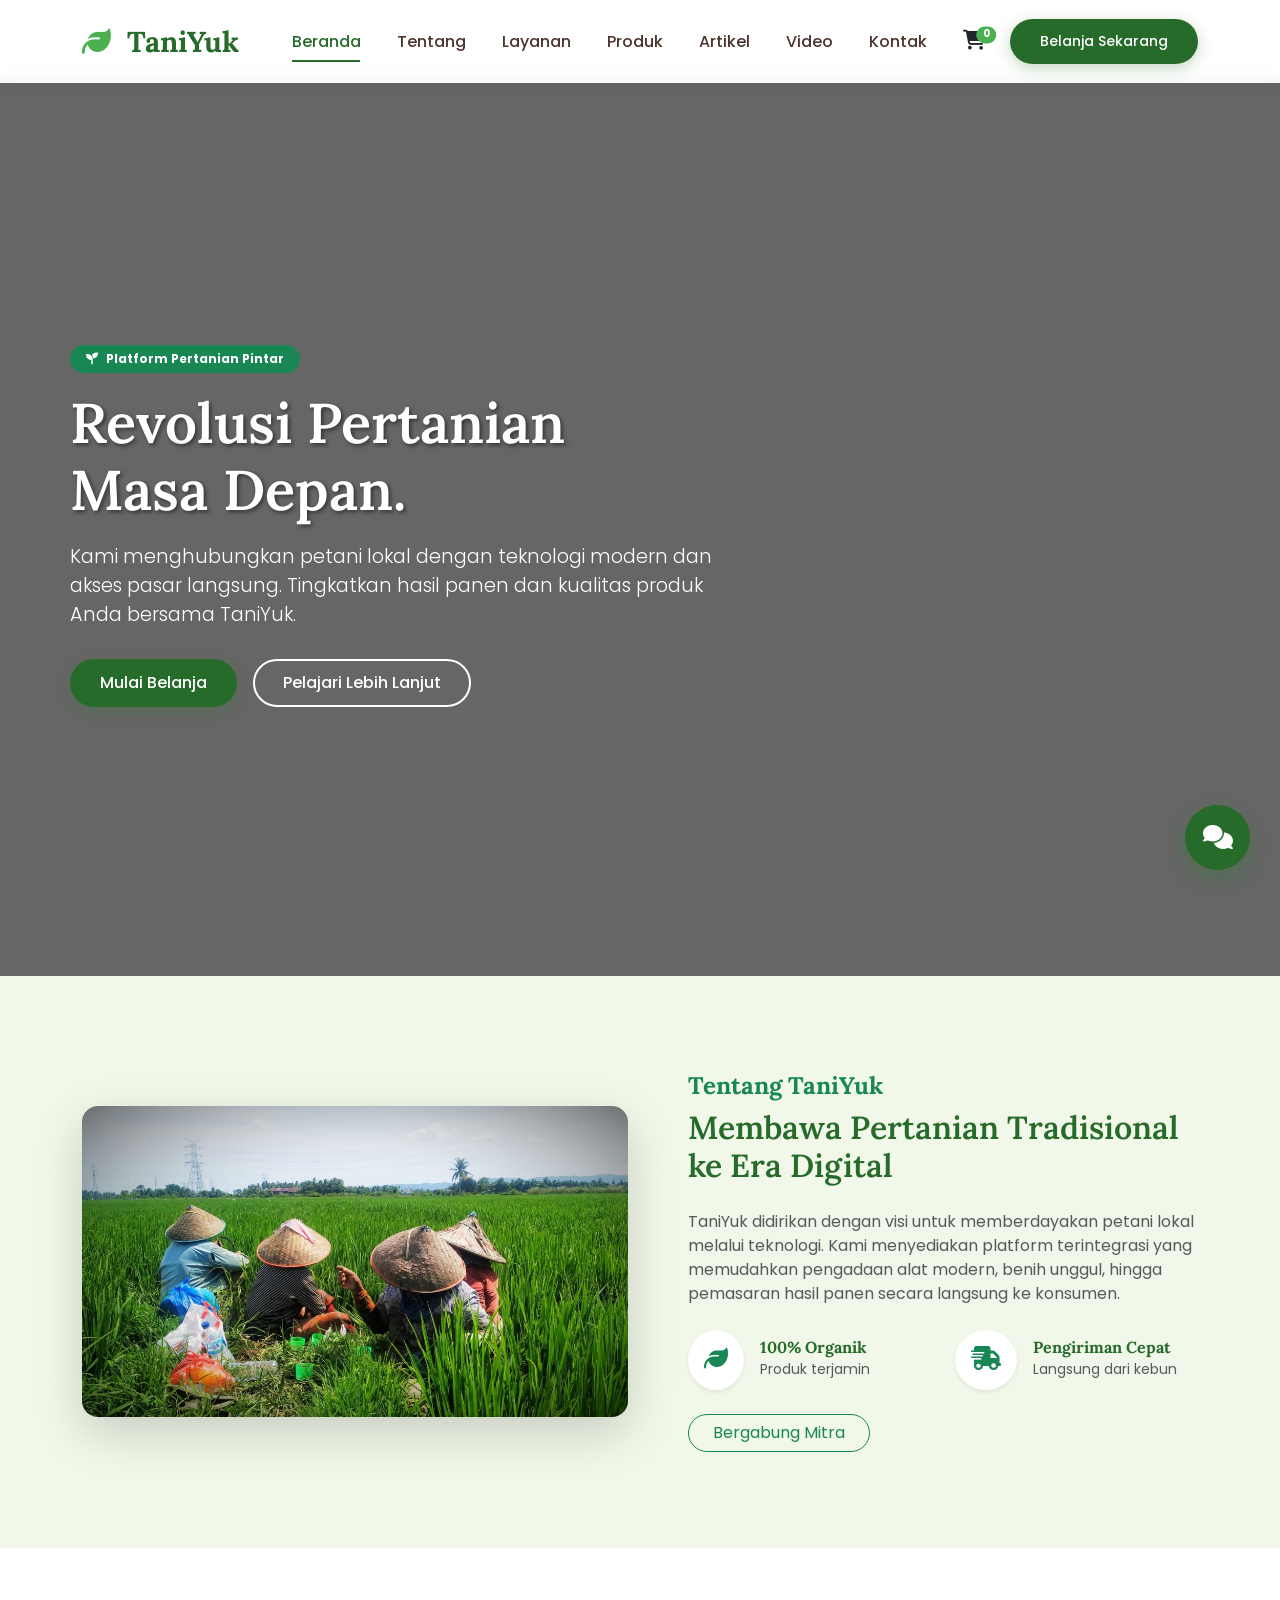
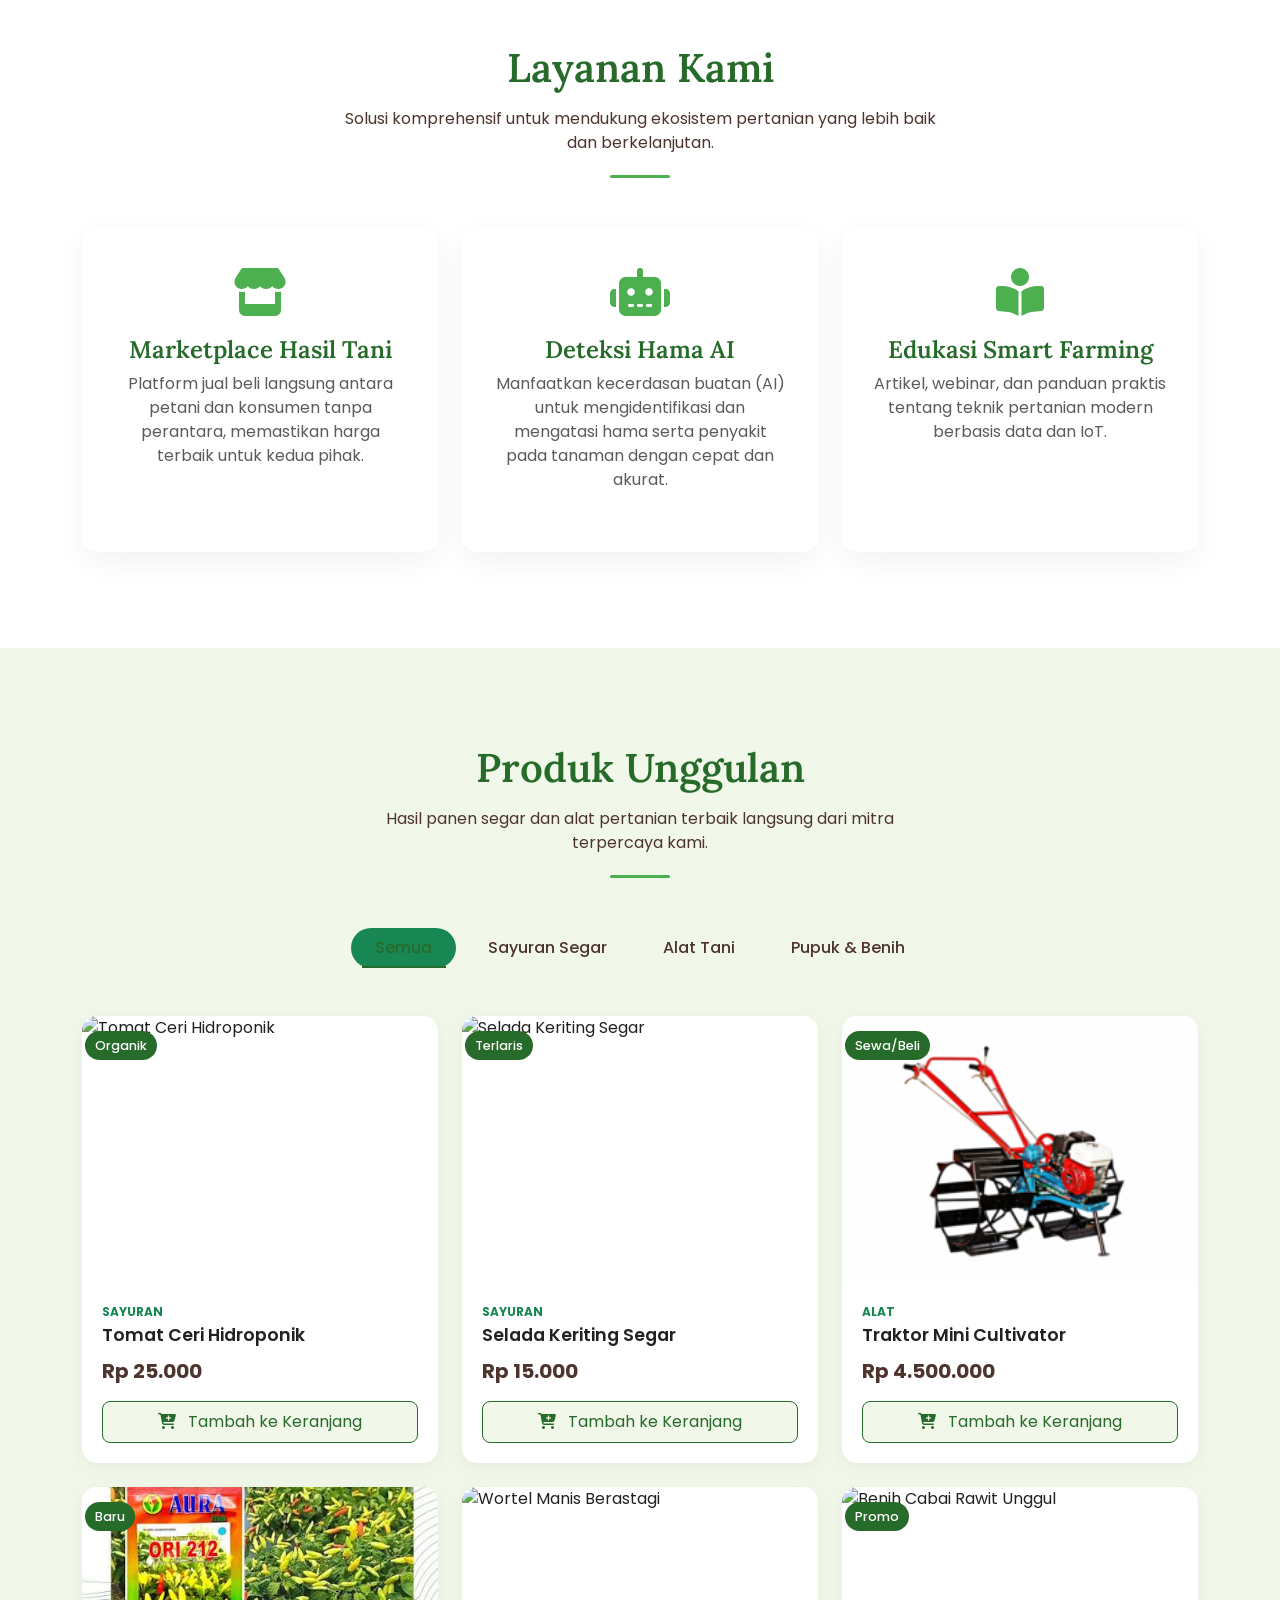
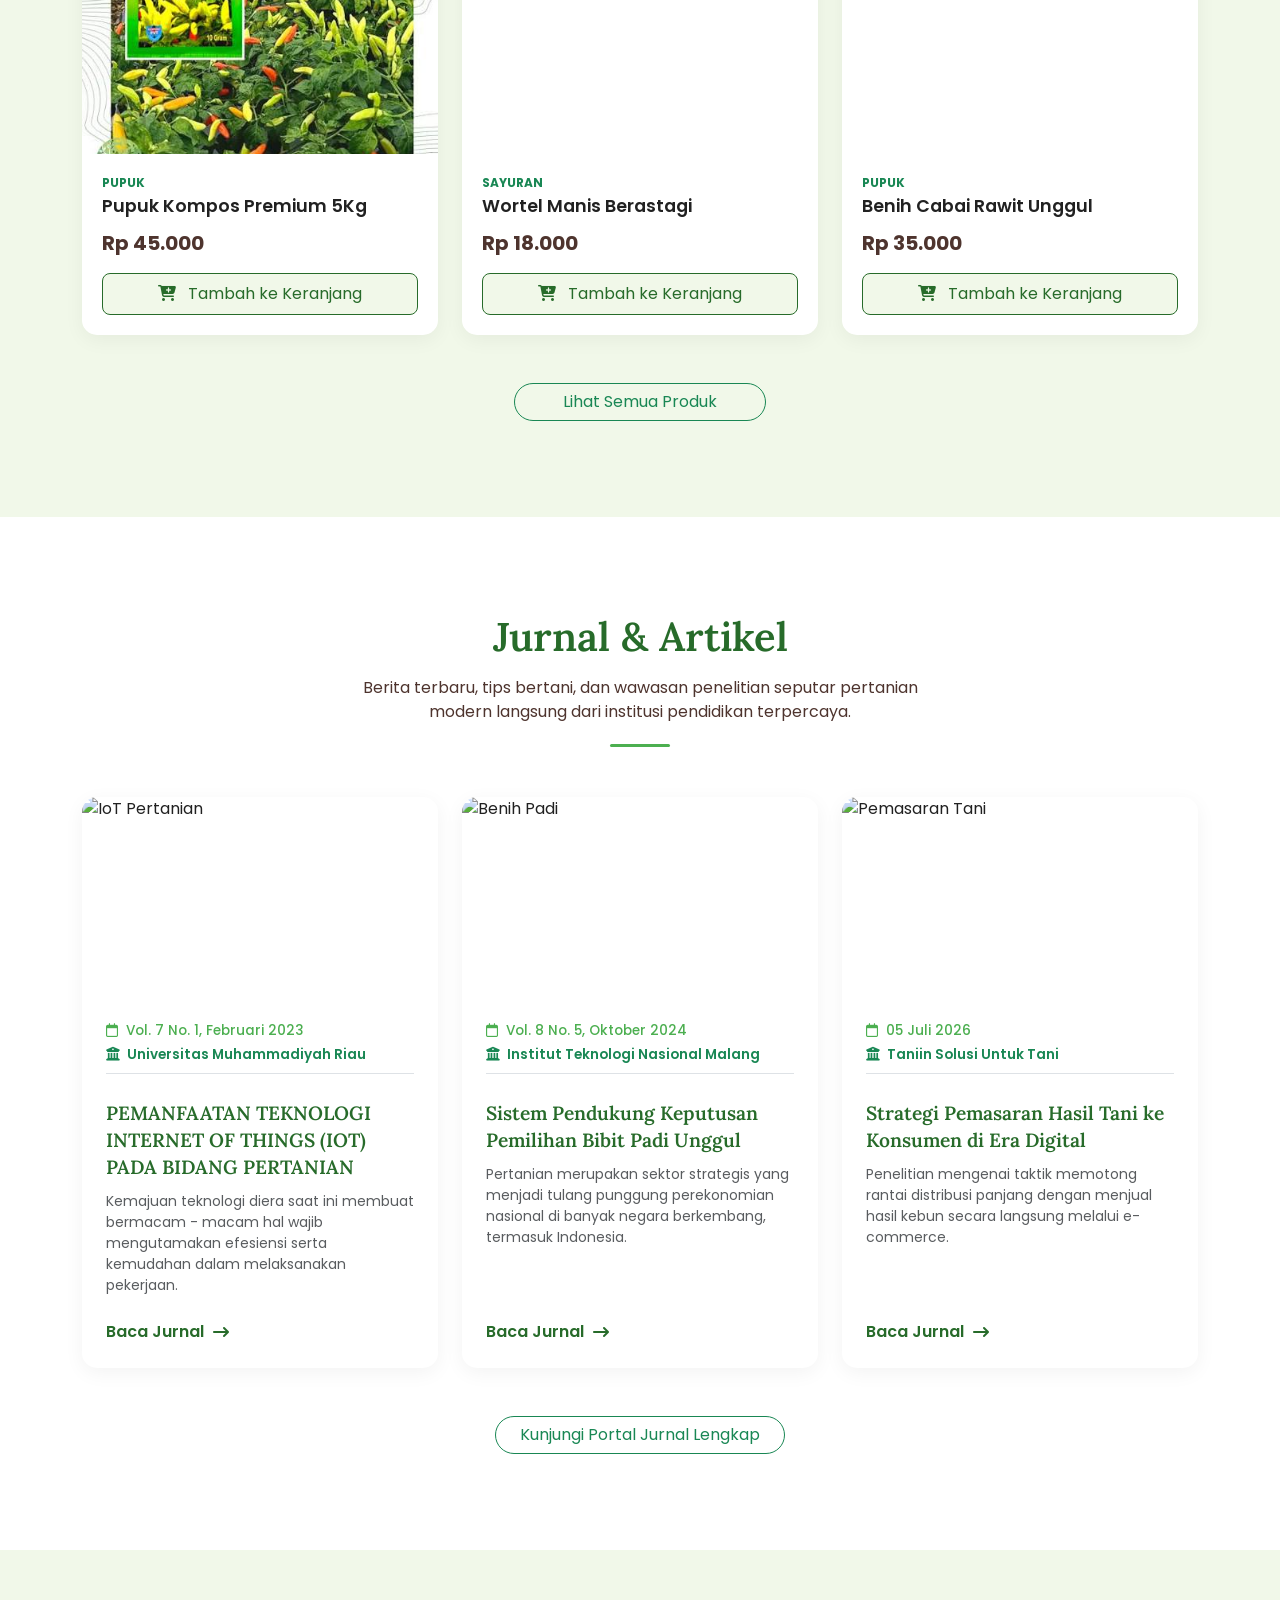
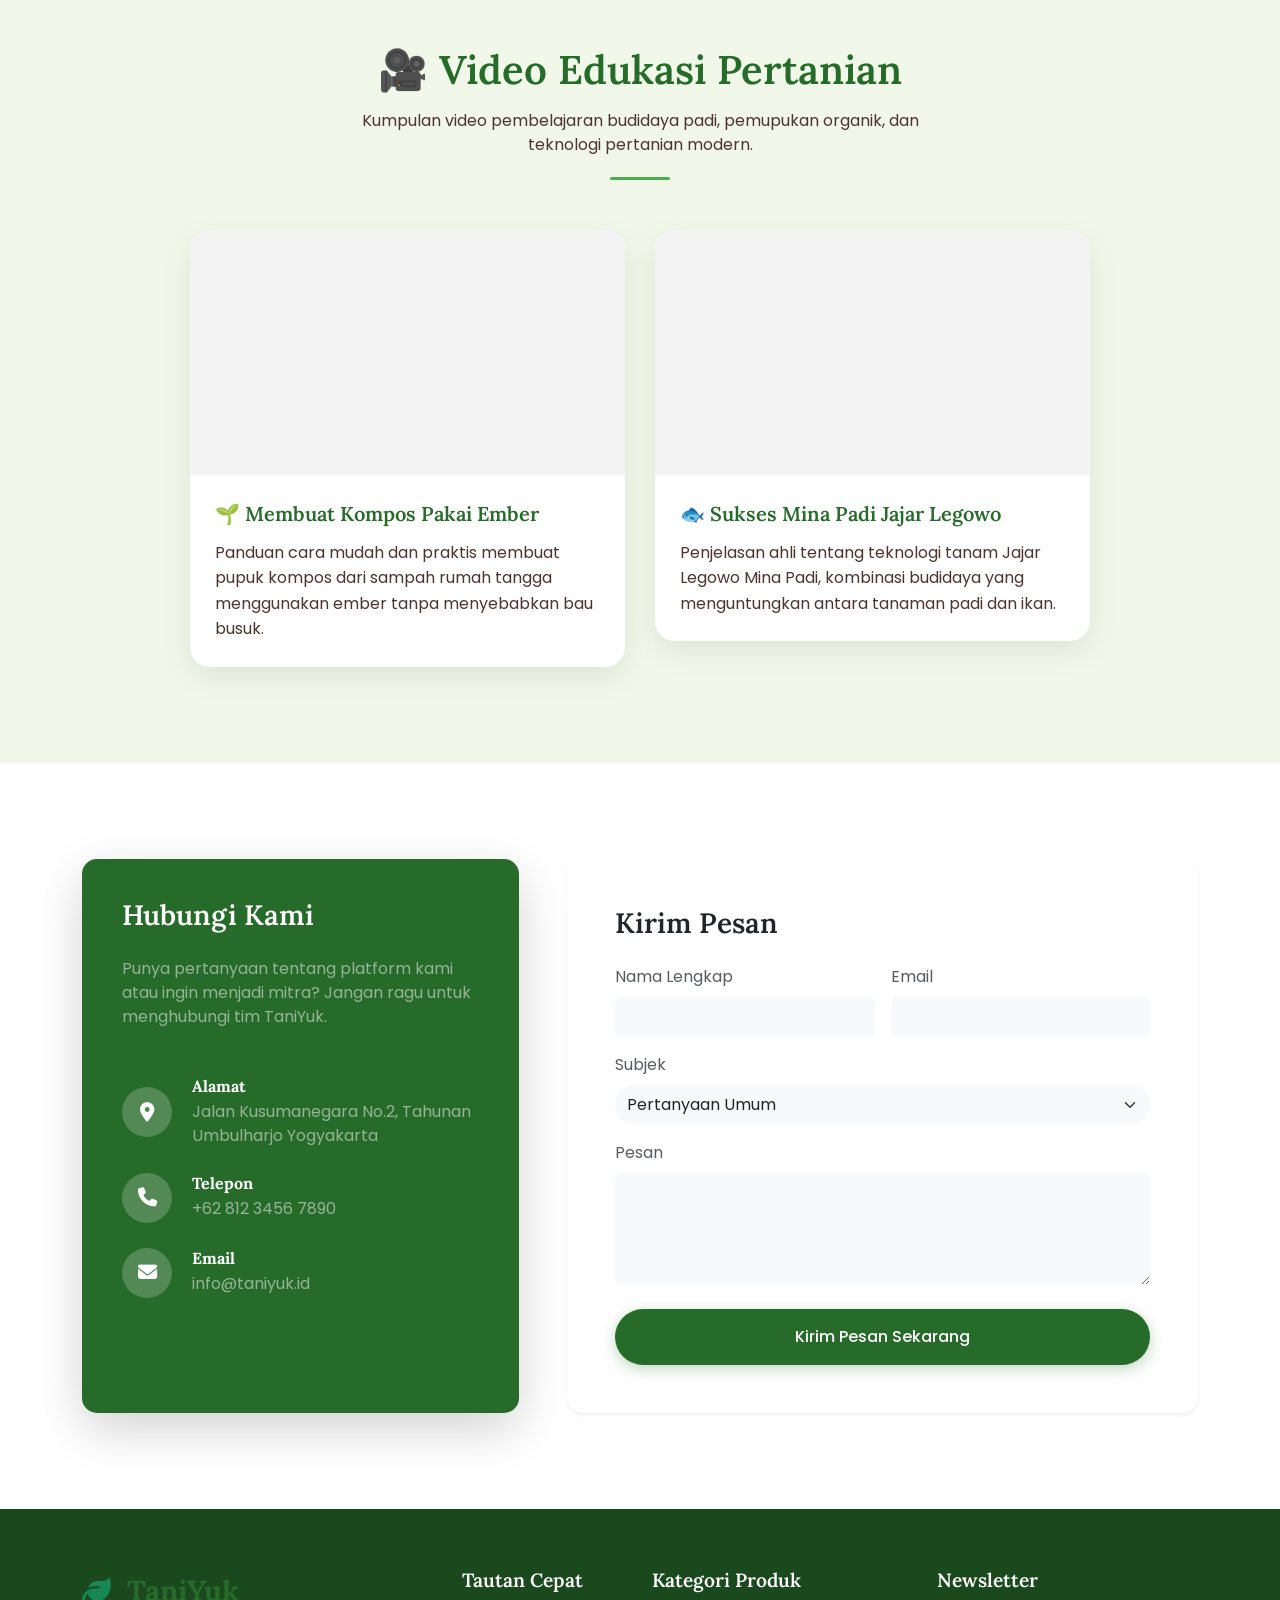
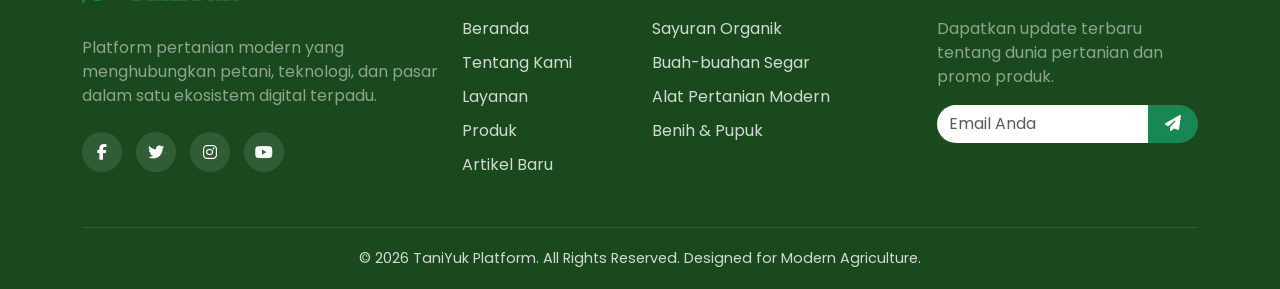
==== index.html @ 96652198 "add Produk" ====
<!DOCTYPE html>
<html lang="id">

<head>
    <meta charset="UTF-8">
    <meta name="viewport" content="width=device-width, initial-scale=1.0">
    <title>TaniYuk - Platform Pertanian Modern</title>

    <!-- SEO Meta Tags -->
    <meta name="description"
        content="TaniYuk adalah platform pertanian modern yang menghubungkan petani dengan teknologi dan pasar. Temukan produk pertanian segar, alat canggih, dan tips bertani modern.">
    <meta name="keywords"
        content="pertanian modern, petani, sayuran segar, alat pertanian, TaniYuk, smart farming, jurnal pertanian, video edukasi">
    <meta name="author" content="TaniYuk Team">

    <!-- Bootstrap 5 CSS -->
    <link href="https://cdn.jsdelivr.net/npm/bootstrap@5.3.2/dist/css/bootstrap.min.css" rel="stylesheet">
    <!-- Font Awesome -->
    <link rel="stylesheet" href="https://cdnjs.cloudflare.com/ajax/libs/font-awesome/6.4.2/css/all.min.css">
    <!-- AOS Animation CSS -->
    <link href="https://unpkg.com/aos@2.3.1/dist/aos.css" rel="stylesheet">
    <!-- SweetAlert2 CSS -->
    <link href="https://cdn.jsdelivr.net/npm/sweetalert2@11/dist/sweetalert2.min.css" rel="stylesheet">
    <!-- Google Fonts: Poppins & Lora -->
    <link
        href="https://fonts.googleapis.com/css2?family=Lora:ital,wght@0,400;0,600;1,400&family=Poppins:wght@300;400;500;600;700&display=swap"
        rel="stylesheet">

    <style>
        html {
            scroll-padding-top: 85px;
            /* Mencegah judul tertutup navbar saat scroll */
            scroll-behavior: smooth;
        }

        :root {
            /* TaniYuk Color Palette */
            --primary-green: #276b2a;
            --light-green: #4CAF50;
            --bg-light: #F1F8E9;
            --earth-brown: #4E342E;
            --dark-text: #212121;
            --white: #FFFFFF;
        }

        body {
            font-family: 'Poppins', sans-serif;
            color: var(--dark-text);
            background-color: var(--white);
            overflow-x: hidden;
            padding-top: 76px;
            /* Offset for fixed navbar */
            font-size: 16px;
        }

        h1,
        h2,
        h3,
        h4,
        h5,
        h6 {
            font-family: 'Lora', serif;
            font-weight: 600;
            color: var(--primary-green);
        }

        /* Navbar Styling */
        .navbar-custom {
            background-color: rgba(255, 255, 255, 0.95);
            backdrop-filter: blur(10px);
            box-shadow: 0 2px 15px rgba(0, 0, 0, 0.05);
            transition: all 0.3s ease;
        }

        .navbar-brand {
            font-family: 'Lora', serif;
            font-weight: 700;
            font-size: 1.8rem;
            color: var(--primary-green) !important;
        }

        .navbar-brand i {
            color: var(--light-green);
            margin-right: 8px;
        }

        .nav-link {
            color: var(--earth-brown) !important;
            font-weight: 500;
            margin: 0 10px;
            position: relative;
            transition: color 0.3s;
        }

        .nav-link:hover,
        .nav-link.active {
            color: var(--primary-green) !important;
        }

        .nav-link::after {
            content: '';
            position: absolute;
            width: 0;
            height: 2px;
            background: var(--primary-green);
            bottom: 0;
            left: 50%;
            transform: translateX(-50%);
            transition: width 0.3s;
        }

        .nav-link:hover::after,
        .nav-link.active::after {
            width: 80%;
        }

        .cart-badge {
            position: absolute;
            top: 0;
            right: 0;
            transform: translate(50%, -20%);
            font-size: 0.65rem;
            background-color: var(--light-green);
        }

        /* Hero Section */
        .hero-section {
            background: linear-gradient(rgba(0, 0, 0, 0.6), rgba(0, 0, 0, 0.6)), url('https://images.unsplash.com/photo-1625246333195-78d9c38ad449?q=80&w=2070&auto=format&fit=crop') center/cover no-repeat;
            min-height: 100vh;
            display: flex;
            align-items: center;
            color: var(--white);
            position: relative;
        }

        .hero-content {
            z-index: 2;
            padding: 40px 0;
        }

        .hero-title {
            font-size: 3.5rem;
            color: var(--white);
            margin-bottom: 20px;
            text-shadow: 2px 2px 4px rgba(0, 0, 0, 0.5);
        }

        .hero-subtitle {
            font-size: 1.2rem;
            font-weight: 300;
            margin-bottom: 30px;
            font-family: 'Poppins', sans-serif;
        }

        .btn-custom-primary {
            background-color: var(--primary-green);
            color: var(--white);
            border: none;
            padding: 12px 30px;
            border-radius: 50px;
            font-weight: 500;
            transition: all 0.3s ease;
            box-shadow: 0 4px 15px rgba(46, 125, 50, 0.3);
        }

        .btn-custom-primary:hover {
            background-color: var(--light-green);
            color: var(--white);
            transform: translateY(-2px);
            box-shadow: 0 6px 20px rgba(76, 175, 80, 0.4);
        }

        .btn-custom-outline {
            background-color: transparent;
            color: var(--white);
            border: 2px solid var(--white);
            padding: 10px 28px;
            border-radius: 50px;
            font-weight: 500;
            transition: all 0.3s ease;
        }

        .btn-custom-outline:hover {
            background-color: var(--white);
            color: var(--primary-green);
        }

        /* Services / Features */
        .feature-card {
            background: var(--white);
            padding: 40px 30px;
            border-radius: 15px;
            text-align: center;
            box-shadow: 0 10px 30px rgba(0, 0, 0, 0.05);
            transition: transform 0.3s ease, box-shadow 0.3s ease;
            height: 100%;
            border-bottom: 4px solid transparent;
        }

        .feature-card:hover {
            transform: translateY(-10px);
            box-shadow: 0 15px 40px rgba(0, 0, 0, 0.1);
            border-bottom: 4px solid var(--primary-green);
        }

        .feature-icon {
            font-size: 3rem;
            color: var(--light-green);
            margin-bottom: 20px;
        }

        /* Products Section */
        .section-bg-light {
            background-color: var(--bg-light);
        }

        .product-card {
            border: none;
            border-radius: 15px;
            overflow: hidden;
            box-shadow: 0 5px 20px rgba(0, 0, 0, 0.05);
            transition: transform 0.3s;
            background: var(--white);
            height: 100%;
            display: flex;
            flex-direction: column;
        }

        .product-card:hover {
            transform: scale(1.03);
        }

        .product-img-wrapper {
            position: relative;
            padding-top: 75%;
            /* 4:3 aspect ratio */
            overflow: hidden;
        }

        .product-img {
            position: absolute;
            top: 0;
            left: 0;
            width: 100%;
            height: 100%;
            object-fit: cover;
            transition: transform 0.5s;
        }

        .product-card:hover .product-img {
            transform: scale(1.1);
        }

        .product-badge {
            position: absolute;
            top: 15px;
            left: 15px;
            background-color: var(--primary-green);
            color: white;
            padding: 5px 10px;
            border-radius: 20px;
            font-size: 0.8rem;
            font-weight: 500;
            z-index: 1;
        }

        .product-body {
            padding: 20px;
            flex-grow: 1;
            display: flex;
            flex-direction: column;
        }

        .product-title {
            font-size: 1.1rem;
            color: var(--dark-text);
            margin-bottom: 10px;
            font-family: 'Poppins', sans-serif;
            font-weight: 600;
        }

        .product-price {
            font-size: 1.25rem;
            color: var(--earth-brown);
            font-weight: 700;
            margin-bottom: 15px;
        }

        .add-to-cart-btn {
            margin-top: auto;
            width: 100%;
            background-color: var(--bg-light);
            color: var(--primary-green);
            border: 1px solid var(--primary-green);
            border-radius: 8px;
            padding: 8px;
            transition: all 0.3s;
        }

        .add-to-cart-btn:hover {
            background-color: var(--primary-green);
            color: var(--white);
        }

        /* Article & Journal Section */
        .article-card {
            border: none;
            border-radius: 15px;
            overflow: hidden;
            box-shadow: 0 5px 20px rgba(0, 0, 0, 0.05);
            transition: all 0.3s ease;
            height: 100%;
            background: var(--white);
        }

        .article-card:hover {
            box-shadow: 0 10px 30px rgba(0, 0, 0, 0.1);
            transform: translateY(-5px);
        }

        .article-img {
            height: 200px;
            object-fit: cover;
            width: 100%;
        }

        .article-date {
            font-size: 0.85rem;
            color: var(--light-green);
            font-weight: 500;
        }

        .article-title {
            font-size: 1.2rem;
            font-weight: 600;
            margin: 10px 0;
            line-height: 1.4;
        }

        .article-link {
            color: var(--primary-green);
            font-weight: 600;
            text-decoration: none;
            transition: color 0.3s;
            display: inline-flex;
            align-items: center;
            gap: 5px;
        }

        .article-link:hover {
            color: var(--light-green);
        }

        /* Contact Section */
        .contact-info-card {
            background: var(--primary-green);
            color: var(--white);
            padding: 40px;
            border-radius: 15px;
            height: 100%;
        }

        .contact-info-item {
            display: flex;
            align-items: center;
            margin-bottom: 25px;
        }

        .contact-icon {
            width: 50px;
            height: 50px;
            background: rgba(255, 255, 255, 0.2);
            display: flex;
            align-items: center;
            justify-content: center;
            border-radius: 50%;
            font-size: 1.2rem;
            margin-right: 20px;
            flex-shrink: 0;
        }

        .form-control:focus,
        .form-select:focus {
            border-color: var(--light-green);
            box-shadow: 0 0 0 0.25rem rgba(76, 175, 80, 0.25);
        }

        /* Footer */
        .footer {
            background-color: #1b491e;
            color: rgba(255, 255, 255, 0.8);
            padding: 60px 0 20px;
        }

        .footer h5 {
            color: var(--white);
            margin-bottom: 25px;
            font-size: 1.2rem;
        }

        .footer-link {
            color: rgba(255, 255, 255, 0.8);
            text-decoration: none;
            display: block;
            margin-bottom: 10px;
            transition: color 0.3s;
        }

        .footer-link:hover {
            color: var(--light-green);
            padding-left: 5px;
        }

        .social-links a {
            display: inline-flex;
            align-items: center;
            justify-content: center;
            width: 40px;
            height: 40px;
            border-radius: 50%;
            background-color: rgba(255, 255, 255, 0.1);
            color: var(--white);
            margin-right: 10px;
            text-decoration: none;
            transition: all 0.3s;
        }

        .social-links a:hover {
            background-color: var(--light-green);
            transform: translateY(-3px);
        }

        .footer-bottom {
            border-top: 1px solid rgba(255, 255, 255, 0.1);
            padding-top: 20px;
            margin-top: 40px;
            text-align: center;
            font-size: 0.9rem;
        }

        /* Cart Modal Customization */
        .cart-item {
            display: flex;
            align-items: center;
            padding: 10px 0;
            border-bottom: 1px solid #eee;
        }

        .cart-item-img {
            width: 60px;
            height: 60px;
            object-fit: cover;
            border-radius: 8px;
            margin-right: 15px;
        }

        .cart-item-details {
            flex-grow: 1;
        }

        .cart-item-title {
            font-weight: 600;
            margin-bottom: 0;
            font-size: 0.95rem;
        }

        .cart-item-price {
            color: var(--primary-green);
            font-size: 0.9rem;
        }

        .cart-remove {
            color: #dc3545;
            cursor: pointer;
            transition: color 0.3s;
        }

        .cart-remove:hover {
            color: #a71d2a;
        }

        /* Section Title Utility */
        .section-title {
            text-align: center;
            margin-bottom: 50px;
            position: relative;
        }

        .section-title h2 {
            font-size: 2.5rem;
            margin-bottom: 15px;
        }

        .section-title p {
            color: var(--earth-brown);
            max-width: 600px;
            margin: 0 auto;
        }

        .section-title::after {
            content: '';
            display: block;
            width: 60px;
            height: 3px;
            background-color: var(--light-green);
            margin: 20px auto 0;
            border-radius: 2px;
        }

        /* ================= VIDEO SECTION ================= */
        .video-grid {
            display: grid;
            grid-template-columns: repeat(auto-fit, minmax(320px, 1fr));
            gap: 30px;
            align-items: start;
        }

        /* Membatasi ukuran maksimal di layar besar (Desktop) agar tidak terlalu raksasa */
        @media (min-width: 992px) {
            .video-grid {
                grid-template-columns: repeat(2, 1fr);
                max-width: 900px;
                /* Batas lebar maksimal grid */
                margin: 0 auto;
                /* Menengahkan grid */
            }
        }

        .video-card {
            background: var(--white);
            border-radius: 20px;
            overflow: hidden;
            box-shadow: 0 10px 30px rgba(0, 0, 0, 0.08);
            transition: all .4s ease;
        }

        .video-card:hover {
            transform: translateY(-10px);
            box-shadow: 0 20px 45px rgba(0, 0, 0, 0.12);
        }

        .video-wrapper {
            position: relative;
            width: 100%;
            aspect-ratio: 16/9;
            background: #f3f3f3;
        }

        .video-wrapper iframe {
            position: absolute;
            inset: 0;
            width: 100%;
            height: 100%;
            border: none;
        }

        .video-info {
            padding: 25px;
        }

        .video-info h3 {
            color: var(--primary-green);
            font-size: 1.25rem;
            margin-bottom: 12px;
            line-height: 1.4;
        }

        .video-info p {
            color: var(--earth-brown);
            line-height: 1.6;
            margin: 0;
        }

        /* Responsive adjustments */
        @media (max-width: 768px) {
            .hero-title {
                font-size: 2.5rem;
            }

            .hero-section {
                min-height: 90vh;
            }

            .section-title h2 {
                font-size: 2rem;
            }
        }

        /* Modern Chatbot Styles */
        .chat-toggler {
            position: fixed;
            bottom: 30px;
            right: 30px;
            background: var(--primary-green);
            color: white;
            width: 65px;
            height: 65px;
            border-radius: 50%;
            border: none;
            cursor: pointer;
            box-shadow: 0 8px 20px rgba(46, 125, 50, 0.4);
            z-index: 9999;
            font-size: 24px;
            transition: transform 0.3s;
        }

        .chat-toggler:hover {
            transform: scale(1.1);
        }

        .chat-popup {
            position: fixed;
            bottom: 110px;
            right: 30px;
            width: 360px;
            background: #f8f9fa;
            border-radius: 20px;
            box-shadow: 0 10px 40px rgba(0, 0, 0, 0.15);
            display: none;
            z-index: 9998;
            overflow: hidden;
            border: 1px solid #e0e0e0;
        }

        .chat-header {
            background: var(--primary-green);
            color: white;
            padding: 20px;
            border-radius: 20px 20px 0 0;
            text-align: center;
            /* Memastikan semua isi di dalam header ke tengah */
        }

        .chat-header h5 {
            color: white !important;
            /* Memastikan judul berwarna putih */
            font-weight: 600;
        }

        .chat-header small {
            display: block;
            /* Agar pindah baris ke bawah */
            color: white !important;
            /* Memastikan sub-judul berwarna putih */
            font-size: 0.8rem;
            opacity: 0.9;
        }

        .chat-body {
            height: 350px;
            overflow-y: auto;
            padding: 20px;
            display: flex;
            flex-direction: column;
            gap: 10px;
        }

        .msg {
            padding: 12px 16px;
            border-radius: 18px;
            font-size: 0.95rem;
            max-width: 85%;
        }

        .bot-msg {
            background: #e8f5e9;
            color: #1b5e20;
            align-self: flex-start;
            border-bottom-left-radius: 5px;
        }

        .user-msg {
            background: var(--primary-green);
            color: white;
            align-self: flex-end;
            border-bottom-right-radius: 5px;
        }

        .chat-input {
            padding: 15px;
            background: white;
            border-top: 1px solid #eee;
        }

        .form-select {
            border-radius: 50px;
            border-color: var(--primary-green);
        }
    </style>
</head>

<body id="home">

    <!-- Navigation -->
    <nav class="navbar navbar-expand-lg navbar-custom fixed-top">
        <div class="container">
            <a class="navbar-brand" href="#home">
                <i class="fa-solid fa-leaf"></i> TaniYuk
            </a>
            <button class="navbar-toggler border-0 shadow-none" type="button" data-bs-toggle="collapse"
                data-bs-target="#navbarNav" aria-controls="navbarNav" aria-expanded="false"
                aria-label="Toggle navigation">
                <i class="fa-solid fa-bars fs-3 text-success"></i>
            </button>
            <div class="collapse navbar-collapse" id="navbarNav">
                <ul class="navbar-nav mx-auto">
                    <li class="nav-item"><a class="nav-link active" href="#home">Beranda</a></li>
                    <li class="nav-item"><a class="nav-link" href="#about">Tentang</a></li>
                    <li class="nav-item"><a class="nav-link" href="#services">Layanan</a></li>
                    <li class="nav-item"><a class="nav-link" href="#products">Produk</a></li>
                    <li class="nav-item"><a class="nav-link" href="#artikel">Artikel</a></li>
                    <li class="nav-item"><a class="nav-link" href="#video">Video</a></li>
                    <li class="nav-item"><a class="nav-link" href="#contact">Kontak</a></li>
                </ul>
                <div class="d-flex align-items-center">
                    <a href="#" class="text-dark position-relative me-4" data-bs-toggle="modal"
                        data-bs-target="#cartModal">
                        <i class="fa-solid fa-cart-shopping fs-5"></i>
                        <span class="badge rounded-pill cart-badge" id="cartCount">0</span>
                    </a>
                    <a href="#products" class="btn btn-custom-primary btn-sm d-none d-lg-block">Belanja Sekarang</a>
                </div>
            </div>
        </div>
    </nav>

    <!-- Hero Section -->
    <section class="hero-section">
        <div class="container hero-content text-center text-md-start">
            <div class="row align-items-center">
                <div class="col-lg-7" data-aos="fade-right" data-aos-duration="1000">
                    <span class="badge bg-success mb-3 px-3 py-2 rounded-pill"><i
                            class="fa-solid fa-seedling me-2"></i>Platform Pertanian Pintar</span>
                    <h1 class="hero-title">Revolusi Pertanian<br>Masa Depan.</h1>
                    <p class="hero-subtitle">Kami menghubungkan petani lokal dengan teknologi modern dan akses pasar
                        langsung. Tingkatkan hasil panen dan kualitas produk Anda bersama TaniYuk.</p>
                    <div class="d-flex gap-3 justify-content-center justify-content-md-start">
                        <a href="#products" class="btn btn-custom-primary">Mulai Belanja</a>
                        <a href="#about" class="btn btn-custom-outline">Pelajari Lebih Lanjut</a>
                    </div>
                </div>
            </div>
        </div>
    </section>

    <!-- About Section -->
    <section id="about" class="py-5 section-bg-light">
        <div class="container py-5">
            <div class="row align-items-center">
                <div class="col-lg-6 mb-4 mb-lg-0" data-aos="fade-right">
                    <img src="pertanian_31.jpeg" alt="Petani Modern" class="img-fluid rounded-4 shadow-lg">
                </div>
                <div class="col-lg-6 ps-lg-5" data-aos="fade-left">
                    <h4 class="text-success fw-bold mb-2">Tentang TaniYuk</h4>
                    <h2 class="mb-4">Membawa Pertanian Tradisional ke Era Digital</h2>
                    <p class="mb-4 text-muted">TaniYuk didirikan dengan visi untuk memberdayakan petani lokal melalui
                        teknologi. Kami menyediakan platform terintegrasi yang memudahkan pengadaan alat modern, benih
                        unggul, hingga pemasaran hasil panen secara langsung ke konsumen.</p>

                    <div class="row g-4 mb-4">
                        <div class="col-sm-6">
                            <div class="d-flex align-items-center">
                                <div class="bg-white p-3 rounded-circle shadow-sm me-3 text-success">
                                    <i class="fa-solid fa-leaf fs-4"></i>
                                </div>
                                <div>
                                    <h6 class="mb-0 fw-bold">100% Organik</h6>
                                    <small class="text-muted">Produk terjamin</small>
                                </div>
                            </div>
                        </div>
                        <div class="col-sm-6">
                            <div class="d-flex align-items-center">
                                <div class="bg-white p-3 rounded-circle shadow-sm me-3 text-success">
                                    <i class="fa-solid fa-truck-fast fs-4"></i>
                                </div>
                                <div>
                                    <h6 class="mb-0 fw-bold">Pengiriman Cepat</h6>
                                    <small class="text-muted">Langsung dari kebun</small>
                                </div>
                            </div>
                        </div>
                    </div>
                    <a href="#contact" class="btn btn-outline-success rounded-pill px-4">Bergabung Mitra</a>
                </div>
            </div>
        </div>
    </section>

    <!-- Services Section -->
    <section id="services" class="py-5">
        <div class="container py-5">
            <div class="section-title" data-aos="fade-up">
                <h2>Layanan Kami</h2>
                <p>Solusi komprehensif untuk mendukung ekosistem pertanian yang lebih baik dan berkelanjutan.</p>
            </div>

            <div class="row g-4">
                <div class="col-md-4" data-aos="fade-up" data-aos-delay="100">
                    <div class="feature-card">
                        <i class="fa-solid fa-store feature-icon"></i>
                        <h4 class="feature-title">Marketplace Hasil Tani</h4>
                        <p class="text-muted">Platform jual beli langsung antara petani dan konsumen tanpa perantara,
                            memastikan harga terbaik untuk kedua pihak.</p>
                    </div>
                </div>
                <!-- REVISI 1: Fitur sewa Alat diganti Deteksi Hama AI -->
                <div class="col-md-4" data-aos="fade-up" data-aos-delay="200">
                    <div class="feature-card">
                        <i class="fa-solid fa-robot feature-icon"></i>
                        <h4 class="feature-title">Deteksi Hama AI</h4>
                        <p class="text-muted">Manfaatkan kecerdasan buatan (AI) untuk mengidentifikasi dan mengatasi
                            hama serta penyakit pada tanaman dengan cepat dan akurat.</p>
                    </div>
                </div>
                <div class="col-md-4" data-aos="fade-up" data-aos-delay="300">
                    <div class="feature-card">
                        <i class="fa-solid fa-book-open-reader feature-icon"></i>
                        <h4 class="feature-title">Edukasi Smart Farming</h4>
                        <p class="text-muted">Artikel, webinar, dan panduan praktis tentang teknik pertanian modern
                            berbasis data dan IoT.</p>
                    </div>
                </div>
            </div>
        </div>
    </section>

    <!-- Products Section -->
    <section id="products" class="py-5 section-bg-light">
        <div class="container py-5">
            <div class="section-title" data-aos="fade-up">
                <h2>Produk Unggulan</h2>
                <p>Hasil panen segar dan alat pertanian terbaik langsung dari mitra terpercaya kami.</p>
            </div>

            <!-- Category Filter -->
            <ul class="nav nav-pills justify-content-center mb-5" id="productFilter" role="tablist" data-aos="fade-up">
                <li class="nav-item"><button class="nav-link active rounded-pill px-4 mx-1"
                        data-filter="all">Semua</button></li>
                <li class="nav-item"><button class="nav-link rounded-pill px-4 mx-1" data-filter="sayuran">Sayuran
                        Segar</button></li>
                <li class="nav-item"><button class="nav-link rounded-pill px-4 mx-1" data-filter="alat">Alat
                        Tani</button></li>
                <li class="nav-item"><button class="nav-link rounded-pill px-4 mx-1" data-filter="pupuk">Pupuk &
                        Benih</button></li>
            </ul>

            <!-- Products Grid (Rendered by JS) -->
            <div class="row g-4" id="productsContainer"></div>

            <div class="text-center mt-5">
                <a href="produk.html" class="btn btn-outline-success rounded-pill px-5">Lihat Semua Produk</a>
            </div>
        </div>
    </section>

    <!-- Artikel Section -->
    <section id="artikel" class="py-5">
        <div class="container py-5">
            <div class="section-title" data-aos="fade-up">
                <h2>Jurnal & Artikel</h2>
                <p>Berita terbaru, tips bertani, dan wawasan penelitian seputar pertanian modern langsung dari institusi
                    pendidikan terpercaya.</p>
            </div>

            <div class="row g-4">
                <!-- Jurnal 1 -->
                <div class="col-lg-4 col-md-6" data-aos="fade-up" data-aos-delay="100">
                    <div class="article-card d-flex flex-column">
                        <img src="https://images.unsplash.com/photo-1586771107445-d3ca888129ff?q=80&w=800&auto=format&fit=crop"
                            alt="IoT Pertanian" class="article-img">
                        <div class="p-4 flex-grow-1 d-flex flex-column">
                            <div class="d-flex flex-column mb-3 border-bottom pb-2">
                                <span class="article-date mb-1"><i class="fa-regular fa-calendar me-2"></i>Vol. 7 No. 1,
                                    Februari 2023</span>
                                <span class="text-success" style="font-size: 0.85rem; font-weight: 600;">
                                    <i class="fa-solid fa-building-columns me-1"></i> Universitas Muhammadiyah Riau
                                </span>
                            </div>
                            <h4 class="article-title">PEMANFAATAN TEKNOLOGI INTERNET OF THINGS (IOT) PADA BIDANG
                                PERTANIAN</h4>
                            <p class="text-muted small mb-4">Kemajuan teknologi diera saat ini membuat bermacam - macam
                                hal wajib mengutamakan efesiensi serta kemudahan dalam melaksanakan pekerjaan.</p>
                            <a href="https://share.google/03kih2z28cKLnX37q" class="article-link mt-auto">Baca Jurnal <i
                                    class="fa-solid fa-arrow-right-long ms-1"></i></a>
                        </div>
                    </div>
                </div>

                <!-- Jurnal 2 -->
                <div class="col-lg-4 col-md-6" data-aos="fade-up" data-aos-delay="200">
                    <div class="article-card d-flex flex-column">
                        <img src="https://images.unsplash.com/photo-1574943320219-553eb213f72d?q=80&w=800&auto=format&fit=crop"
                            alt="Benih Padi" class="article-img">
                        <div class="p-4 flex-grow-1 d-flex flex-column">
                            <div class="d-flex flex-column mb-3 border-bottom pb-2">
                                <span class="article-date mb-1"><i class="fa-regular fa-calendar me-2"></i>Vol. 8 No. 5,
                                    Oktober 2024</span>
                                <span class="text-success" style="font-size: 0.85rem; font-weight: 600;">
                                    <i class="fa-solid fa-building-columns me-1"></i> Institut Teknologi Nasional Malang
                                </span>
                            </div>
                            <h4 class="article-title">Sistem Pendukung Keputusan Pemilihan Bibit Padi Unggul</h4>
                            <p class="text-muted small mb-4">Pertanian merupakan sektor strategis yang menjadi tulang
                                punggung perekonomian nasional di banyak negara berkembang, termasuk Indonesia.</p>
                            <a href="https://share.google/wWGNouSa3E8pOBvHg" class="article-link mt-auto">Baca Jurnal <i
                                    class="fa-solid fa-arrow-right-long ms-1"></i></a>
                        </div>
                    </div>
                </div>

                <!-- Jurnal 3 -->
                <div class="col-lg-4 col-md-6" data-aos="fade-up" data-aos-delay="300">
                    <div class="article-card d-flex flex-column">
                        <img src="https://images.unsplash.com/photo-1605000797499-95a51c5269ae?q=80&w=800&auto=format&fit=crop"
                            alt="Pemasaran Tani" class="article-img">
                        <div class="p-4 flex-grow-1 d-flex flex-column">
                            <div class="d-flex flex-column mb-3 border-bottom pb-2">
                                <span class="article-date mb-1"><i class="fa-regular fa-calendar me-2"></i>05 Juli
                                    2026</span>
                                <span class="text-success" style="font-size: 0.85rem; font-weight: 600;">
                                    <i class="fa-solid fa-building-columns me-1"></i> Taniin Solusi Untuk Tani
                                </span>
                            </div>
                            <h4 class="article-title">Strategi Pemasaran Hasil Tani ke Konsumen di Era Digital</h4>
                            <p class="text-muted small mb-4">Penelitian mengenai taktik memotong rantai distribusi
                                panjang dengan menjual hasil kebun secara langsung melalui e-commerce.</p>
                            <a href="https://taniin.id/strategi-pemasaran-produk-pertanian-di-era-digital/"
                                class="article-link mt-auto">Baca Jurnal <i
                                    class="fa-solid fa-arrow-right-long ms-1"></i></a>
                        </div>
                    </div>
                </div>
            </div>

            <div class="text-center mt-5">
                <a href="#" class="btn btn-outline-success rounded-pill px-4">Kunjungi Portal Jurnal Lengkap</a>
            </div>
        </div>
    </section>

    <!-- ================= VIDEO SECTION ================= -->
    <section id="video" class="py-5 section-bg-light">
        <div class="container py-5">
            <div class="section-title" data-aos="fade-up">
                <h2>🎥 Video Edukasi Pertanian</h2>
                <p>Kumpulan video pembelajaran budidaya padi, pemupukan organik, dan teknologi pertanian modern.</p>
            </div>

            <!-- REVISI 4 & 5: Video diperbaiki link-nya dan layout dibatasi ukurannya di CSS -->
            <div class="video-grid">
                <!-- Video 1 -->
                <!-- Video 1 -->
                <div class="video-card" data-aos="fade-up" data-aos-delay="100">
                    <div class="video-wrapper">
                        <!-- Perhatikan bagian 'embed/' di bawah ini -->
                        <iframe src="https://www.youtube.com/embed/0qfGNQ499JA"
                            title="Cara Membuat Kompos Dari Sampah Rumah Tangga Pakai Ember"
                            allow="accelerometer; autoplay; clipboard-write; encrypted-media; gyroscope; picture-in-picture"
                            allowfullscreen>
                        </iframe>
                    </div>
                    <div class="video-info">
                        <h3>🌱 Membuat Kompos Pakai Ember</h3>
                        <p>Panduan cara mudah dan praktis membuat pupuk kompos dari sampah rumah tangga menggunakan
                            ember tanpa menyebabkan bau busuk.</p>
                    </div>
                </div>

                <!-- Video 2 -->
                <div class="video-card" data-aos="fade-up" data-aos-delay="200">
                    <div class="video-wrapper">
                        <!-- Perhatikan bagian 'embed/' di bawah ini -->
                        <iframe src="https://www.youtube.com/embed/q4gNaPqUNkY"
                            title="Bongkar Rahasia Sukses Mina Padi Jajar Legowo dengan Ahlinya"
                            allow="accelerometer; autoplay; clipboard-write; encrypted-media; gyroscope; picture-in-picture"
                            allowfullscreen>
                        </iframe>
                    </div>
                    <div class="video-info">
                        <h3>🐟 Sukses Mina Padi Jajar Legowo</h3>
                        <p>Penjelasan ahli tentang teknologi tanam Jajar Legowo Mina Padi, kombinasi budidaya yang
                            menguntungkan antara tanaman padi dan ikan.</p>
                    </div>
                </div>
            </div>
        </div>
    </section>

    <!-- Contact Section -->
    <section id="contact" class="py-5">
        <div class="container py-5">
            <div class="row g-5">
                <div class="col-lg-5" data-aos="fade-right">
                    <div class="contact-info-card shadow-lg">
                        <h3 class="mb-4 text-white">Hubungi Kami</h3>
                        <p class="mb-5 text-white-50">Punya pertanyaan tentang platform kami atau ingin menjadi mitra?
                            Jangan ragu untuk menghubungi tim TaniYuk.</p>

                        <div class="contact-info-item">
                            <div class="contact-icon"><i class="fa-solid fa-location-dot"></i></div>
                            <div>
                                <h6 class="mb-1 fw-bold text-white">Alamat</h6>
                                <!-- REVISI 2: Perubahan Alamat -->
                                <p class="mb-0 text-white-50">Jalan Kusumanegara No.2, Tahunan Umbulharjo Yogyakarta</p>
                            </div>
                        </div>

                        <div class="contact-info-item">
                            <div class="contact-icon"><i class="fa-solid fa-phone"></i></div>
                            <div>
                                <h6 class="mb-1 fw-bold text-white">Telepon</h6>
                                <p class="mb-0 text-white-50">+62 812 3456 7890</p>
                            </div>
                        </div>

                        <div class="contact-info-item">
                            <div class="contact-icon"><i class="fa-solid fa-envelope"></i></div>
                            <div>
                                <h6 class="mb-1 fw-bold text-white">Email</h6>
                                <p class="mb-0 text-white-50">info@taniyuk.id</p>
                            </div>
                        </div>
                    </div>
                </div>

                <div class="col-lg-7" data-aos="fade-left">
                    <div class="card border-0 shadow-sm rounded-4 h-100 p-4 p-md-5">
                        <h3 class="mb-4 text-dark">Kirim Pesan</h3>
                        <form id="contactForm">
                            <div class="row g-3">
                                <div class="col-md-6">
                                    <label class="form-label text-muted">Nama Lengkap</label>
                                    <input type="text" class="form-control bg-light border-0 py-2" id="name" required>
                                </div>
                                <div class="col-md-6">
                                    <label class="form-label text-muted">Email</label>
                                    <input type="email" class="form-control bg-light border-0 py-2" id="email" required>
                                </div>
                                <div class="col-12">
                                    <label class="form-label text-muted">Subjek</label>
                                    <select class="form-select bg-light border-0 py-2" id="subject">
                                        <option value="umum">Pertanyaan Umum</option>
                                        <option value="mitra">Daftar Mitra Petani</option>
                                        <option value="support">Dukungan Teknis</option>
                                    </select>
                                </div>
                                <div class="col-12">
                                    <label class="form-label text-muted">Pesan</label>
                                    <textarea class="form-control bg-light border-0 py-2" id="message" rows="4"
                                        required></textarea>
                                </div>
                                <div class="col-12 mt-4">
                                    <button type="submit" class="btn btn-custom-primary w-100 py-3">Kirim Pesan
                                        Sekarang</button>
                                </div>
                            </div>
                        </form>
                    </div>
                </div>
            </div>
        </div>
    </section>

    <!-- Footer -->
    <footer class="footer">
        <div class="container">
            <div class="row g-4">
                <div class="col-lg-4 col-md-6">
                    <a class="navbar-brand text-white mb-4 d-block" href="#">
                        <i class="fa-solid fa-leaf text-success"></i> TaniYuk
                    </a>
                    <p class="text-white-50 mb-4">Platform pertanian modern yang menghubungkan petani, teknologi, dan
                        pasar dalam satu ekosistem digital terpadu.</p>
                    <div class="social-links">
                        <a href="#"><i class="fa-brands fa-facebook-f"></i></a>
                        <a href="#"><i class="fa-brands fa-twitter"></i></a>
                        <a href="#"><i class="fa-brands fa-instagram"></i></a>
                        <a href="#"><i class="fa-brands fa-youtube"></i></a>
                    </div>
                </div>

                <div class="col-lg-2 col-md-6">
                    <h5>Tautan Cepat</h5>
                    <a href="#home" class="footer-link">Beranda</a>
                    <a href="#about" class="footer-link">Tentang Kami</a>
                    <a href="#services" class="footer-link">Layanan</a>
                    <a href="#products" class="footer-link">Produk</a>
                    <a href="#artikel" class="footer-link">Artikel Baru</a>
                </div>

                <div class="col-lg-3 col-md-6">
                    <h5>Kategori Produk</h5>
                    <a href="#" class="footer-link">Sayuran Organik</a>
                    <a href="#" class="footer-link">Buah-buahan Segar</a>
                    <a href="#" class="footer-link">Alat Pertanian Modern</a>
                    <a href="#" class="footer-link">Benih & Pupuk</a>
                </div>

                <div class="col-lg-3 col-md-6">
                    <h5>Newsletter</h5>
                    <p class="text-white-50">Dapatkan update terbaru tentang dunia pertanian dan promo produk.</p>
                    <form class="d-flex mt-3"
                        onsubmit="event.preventDefault(); Swal.fire('Berhasil!', 'Terima kasih telah berlangganan.', 'success')">
                        <input type="email" class="form-control rounded-start-pill border-0" placeholder="Email Anda"
                            required>
                        <button class="btn btn-success rounded-end-pill px-3" type="submit"><i
                                class="fa-solid fa-paper-plane"></i></button>
                    </form>
                </div>
            </div>

            <div class="footer-bottom">
                <p class="mb-0">&copy; 2026 TaniYuk Platform. All Rights Reserved. Designed for Modern Agriculture.</p>
            </div>
        </div>
    </footer>

    <!-- Cart Modal -->
    <div class="modal fade" id="cartModal" tabindex="-1" aria-labelledby="cartModalLabel" aria-hidden="true">
        <div class="modal-dialog modal-dialog-centered modal-dialog-scrollable">
            <div class="modal-content">
                <div class="modal-header bg-light">
                    <h5 class="modal-title text-success" id="cartModalLabel"><i
                            class="fa-solid fa-basket-shopping me-2"></i>Keranjang Belanja</h5>
                    <button type="button" class="btn-close shadow-none" data-bs-dismiss="modal"
                        aria-label="Close"></button>
                </div>
                <div class="modal-body" id="cartItemsContainer">
                    <div class="text-center py-4 text-muted" id="emptyCartMsg">
                        <i class="fa-solid fa-cart-arrow-down fs-1 mb-3 opacity-50"></i>
                        <p>Keranjang Anda masih kosong.</p>
                    </div>
                </div>
                <div class="modal-footer justify-content-between bg-light border-top-0">
                    <h5 class="mb-0 text-dark fw-bold">Total: <span id="cartTotal">Rp 0</span></h5>
                    <button type="button" class="btn btn-custom-primary" id="checkoutBtn" disabled
                        onclick="checkout()">Checkout</button>
                </div>
            </div>
        </div>
    </div>

    <button class="chat-toggler" onclick="toggleChat()"><i class="fa-solid fa-comments"></i></button>

    <div class="chat-popup" id="chatPopup">
        <div class="chat-header">
            <h5 class="mb-0"><i class="fa-solid fa-robot me-2"></i>TaniBot AI</h5>
            <small class="text-white-50">Siap membantu masalah pertanian Anda</small>
        </div>
        <div class="chat-body" id="chatBody">
            <div class="msg bot-msg">Halo Petani Hebat! Pilih hama yang sedang menyerang di lahan Anda, saya akan
                berikan solusinya.</div>
        </div>
        <div class="chat-input">
            <select id="chatSelect" class="form-select shadow-sm" onchange="botReply()">
                <option value="">Cari Hama/Masalah...</option>
                <option value="wbc">Wereng Batang Coklat (Padi)</option>
                <option value="ulat-grayak">Ulat Grayak (Padi/Jagung)</option>
                <option value="thrips">Hama Thrips (Cabai/Tomat)</option>
                <option value="lalat-buah">Lalat Buah (Cabai/Tomat)</option>
            </select>
        </div>
    </div>

    <!-- Scripts CDN -->
    <script src="https://cdn.jsdelivr.net/npm/bootstrap@5.3.2/dist/js/bootstrap.bundle.min.js"></script>
    <script src="https://unpkg.com/aos@2.3.1/dist/aos.js"></script>
    <script src="https://cdn.jsdelivr.net/npm/sweetalert2@11"></script>

    <script>
        // Initialize AOS
        AOS.init({ once: true, offset: 50, duration: 800 });

        // Sticky Navbar effect
        window.addEventListener('scroll', function () {
            const navbar = document.querySelector('.navbar');
            if (window.scrollY > 50) {
                navbar.classList.add('shadow-sm');
                navbar.style.padding = "10px 0";
            } else {
                navbar.classList.remove('shadow-sm');
                navbar.style.padding = "15px 0";
            }
        });

        // Smooth scrolling for nav links
        document.querySelectorAll('a[href^="#"]').forEach(anchor => {
            anchor.addEventListener('click', function (e) {
                if (this.getAttribute('data-bs-toggle') === 'modal') return;

                e.preventDefault();
                const targetId = this.getAttribute('href');
                if (targetId === '#') return;

                const target = document.querySelector(targetId);
                if (target) {
                    document.querySelectorAll('.nav-link').forEach(link => link.classList.remove('active'));
                    if (this.classList.contains('nav-link')) this.classList.add('active');

                    // Header offset agar judul tidak tertutup navbar (Responsive/Full Screen Fix)
                    const headerOffset = 85;
                    const elementPosition = target.getBoundingClientRect().top;
                    const offsetPosition = elementPosition + window.pageYOffset - headerOffset;

                    window.scrollTo({ top: offsetPosition, behavior: "smooth" });
                }
            });
        });

        // MOCK DATABASE
        // Catatan: link gambar lokal saya ganti Unsplash berkualitas tinggi agar preview web tampak cantik
        const productsDB = [
            { id: 1, name: "Tomat Ceri Hidroponik", price: 25000, category: "sayuran", image: "https://images.unsplash.com/photo-1592924357228-91a4daadcfea?q=80&w=800&auto=format&fit=crop", badge: "Organik" },
            { id: 2, name: "Selada Keriting Segar", price: 15000, category: "sayuran", image: "https://images.unsplash.com/photo-1622206151226-18ca2c9ab4a1?q=80&w=800&auto=format&fit=crop", badge: "Terlaris" },
            { id: 3, name: "Traktor Mini Cultivator", price: 4500000, category: "alat", image: "capung_rawa.png", badge: "Sewa/Beli" },
            { id: 4, name: "Pupuk Kompos Premium 5Kg", price: 45000, category: "pupuk", image: "images (1).jpeg", badge: "Baru" },
            { id: 5, name: "Wortel Manis Berastagi", price: 18000, category: "sayuran", image: "https://images.unsplash.com/photo-1598170845058-32b9d6a5da37?q=80&w=800&auto=format&fit=crop", badge: "" },
            { id: 6, name: "Benih Cabai Rawit Unggul", price: 35000, category: "pupuk", image: "https://images.unsplash.com/photo-1596199050105-6d5d32222916?q=80&w=800&auto=format&fit=crop", badge: "Promo" }
        ];

        const formatIDR = (number) => new Intl.NumberFormat('id-ID', { style: 'currency', currency: 'IDR', maximumFractionDigits: 0 }).format(number);

        function renderProducts(category = 'all') {
            const container = document.getElementById('productsContainer');
            container.innerHTML = '';

            let delay = 0;
            productsDB.forEach(product => {
                if (category === 'all' || product.category === category) {
                    const badgeHtml = product.badge ? `<span class="product-badge">${product.badge}</span>` : '';
                    const html = `
                        <div class="col-lg-4 col-md-6" data-aos="fade-up" data-aos-delay="${delay}">
                            <div class="product-card">
                                ${badgeHtml}
                                <div class="product-img-wrapper">
                                    <img src="${product.image}" alt="${product.name}" class="product-img">
                                </div>
                                <div class="product-body">
                                    <small class="text-success fw-bold text-uppercase mb-1 d-block" style="font-size:0.75rem;">${product.category}</small>
                                    <h5 class="product-title">${product.name}</h5>
                                    <p class="product-price">${formatIDR(product.price)}</p>
                                    <button class="btn add-to-cart-btn" onclick="addToCart(${product.id})">
                                        <i class="fa-solid fa-cart-plus me-2"></i> Tambah ke Keranjang
                                    </button>
                                </div>
                            </div>
                        </div>
                    `;
                    container.innerHTML += html;
                    delay += 100;
                }
            });
        }

        // Filter Logic
        document.querySelectorAll('#productFilter .nav-link').forEach(button => {
            button.addEventListener('click', function (e) {
                e.preventDefault();
                document.querySelectorAll('#productFilter .nav-link').forEach(b => {
                    b.classList.remove('active', 'bg-success', 'text-white');
                    b.classList.add('text-dark');
                });
                this.classList.add('active');
                renderProducts(this.getAttribute('data-filter'));
            });
        });

        // CART LOGIC
        let cart = [];

        function addToCart(productId) {
            const product = productsDB.find(p => p.id === productId);
            if (product) {
                const existing = cart.find(item => item.id === productId);
                if (existing) existing.quantity += 1;
                else cart.push({ ...product, quantity: 1 });

                updateCartUI();
                Swal.fire({ title: 'Ditambahkan!', text: `${product.name} berhasil masuk keranjang.`, icon: 'success', timer: 1500, showConfirmButton: false, toast: true, position: 'top-end' });
            }
        }

        function removeFromCart(productId) {
            cart = cart.filter(item => item.id !== productId);
            updateCartUI();
        }

        function updateCartUI() {
            const cartCount = document.getElementById('cartCount');
            const cartContainer = document.getElementById('cartItemsContainer');
            const emptyMsg = document.getElementById('emptyCartMsg');
            const cartTotalEl = document.getElementById('cartTotal');
            const checkoutBtn = document.getElementById('checkoutBtn');

            cartCount.textContent = cart.reduce((sum, item) => sum + item.quantity, 0);

            if (cart.length === 0) {
                emptyMsg.style.display = 'block';
                cartContainer.querySelectorAll('.cart-item').forEach(item => item.remove());
                cartTotalEl.textContent = 'Rp 0';
                checkoutBtn.disabled = true;
            } else {
                emptyMsg.style.display = 'none';
                cartContainer.querySelectorAll('.cart-item').forEach(item => item.remove());
                let total = 0;

                cart.forEach(item => {
                    total += item.price * item.quantity;
                    const itemHtml = `
                        <div class="cart-item">
                            <img src="${item.image}" alt="${item.name}" class="cart-item-img">
                            <div class="cart-item-details">
                                <h6 class="cart-item-title">${item.name}</h6>
                                <div class="d-flex justify-content-between align-items-center mt-1">
                                    <span class="text-muted small">${item.quantity} x ${formatIDR(item.price)}</span>
                                    <span class="cart-item-price fw-bold">${formatIDR(item.price * item.quantity)}</span>
                                </div>
                            </div>
                            <div class="ms-3 cart-remove" onclick="removeFromCart(${item.id})"><i class="fa-solid fa-trash"></i></div>
                        </div>
                    `;
                    cartContainer.insertAdjacentHTML('beforeend', itemHtml);
                });
                cartTotalEl.textContent = formatIDR(total);
                checkoutBtn.disabled = false;
            }
        }

        function checkout() {
            bootstrap.Modal.getInstance(document.getElementById('cartModal')).hide();
            Swal.fire({ title: 'Memproses Pesanan...', timer: 2000, didOpen: () => Swal.showLoading() }).then(() => {
                cart = [];
                updateCartUI();
                Swal.fire({ title: 'Berhasil!', text: 'Pesanan Anda telah diterima.', icon: 'success', confirmButtonColor: '#2E7D32' });
            });
        }

        // Contact Form
        document.getElementById('contactForm').addEventListener('submit', function (e) {
            e.preventDefault();
            const name = document.getElementById('name').value;
            Swal.fire({ title: 'Mengirim Pesan...', didOpen: () => Swal.showLoading() });
            setTimeout(() => {
                Swal.fire({ title: 'Terkirim!', text: `Terima kasih ${name}, pesan telah tersimpan.`, icon: 'success', confirmButtonColor: '#2E7D32' });
                this.reset();
            }, 1500);
        });

        // Init
        window.onload = function () {
            renderProducts();
            const activeFilter = document.querySelector('#productFilter .nav-link.active');
            if (activeFilter) {
                activeFilter.classList.remove('text-dark');
                activeFilter.classList.add('bg-success', 'text-white');
            }
        };

        function toggleChat() {
            const chat = document.getElementById('chatPopup');
            chat.style.display = chat.style.display === 'block' ? 'none' : 'block';
        }

        // Database Hama Terpusat (Bisa Anda tambah/kurang di sini)
        const taniData = {
            'wbc': {
                hama: 'Wereng Batang Coklat (Nilaparvata lugens)',
                gejala: 'Daun menguning, mengering seperti terbakar (hopperburn).',
                solusi: 'Gunakan varietas tahan (Inpari 33/42), Jajar Legowo, dan insektisida berbahan aktif Pimetrozin/Buprofezin.'
            },
            'ulat-grayak': {
                hama: 'Ulat Grayak (Spodoptera sp.)',
                gejala: 'Daun berlubang tidak beraturan hingga habis menyisakan tulang daun.',
                solusi: 'Aplikasi NPV atau Bacillus thuringiensis. Semprot insektisida Klorantraniliprol pada malam hari.'
            },
            'thrips': {
                hama: 'Thrips (Thrips parvispinus)',
                gejala: 'Daun mengeriting ke atas, ada warna keperakan atau coklat tembaga.',
                solusi: 'Gunakan mulsa perak, pasang perangkap kuning/biru, semprot Abamektin.'
            },
            'lalat-buah': {
                hama: 'Lalat Buah (Bactrocera sp.)',
                gejala: 'Titik hitam pada buah, busuk dari dalam, buah kuning prematur.',
                solusi: 'Pemasangan perangkap Metil Eugenol dan sanitasi buah busuk (dikubur/dibakar).'
            }
        };

        function botReply() {
            const select = document.getElementById('chatSelect');
            const chatBody = document.getElementById('chatBody');
            const value = select.value;

            if (!value) return;

            // Tampilkan pesan user
            chatBody.innerHTML += `<div class="msg user-msg">${select.options[select.selectedIndex].text}</div>`;

            // Tampilkan indikator "bot sedang mengetik"
            const typing = document.createElement('div');
            typing.className = 'msg bot-msg typing';
            typing.innerHTML = '...';
            chatBody.appendChild(typing);
            chatBody.scrollTop = chatBody.scrollHeight;

            setTimeout(() => {
                chatBody.removeChild(typing);
                const data = taniData[value];
                const botResponse = data ?
                    `<strong>${data.hama}</strong><br><strong>Gejala:</strong> ${data.gejala}<br><strong>Solusi:</strong> ${data.solusi}` :
                    "Maaf, data belum tersedia.";

                chatBody.innerHTML += `<div class="msg bot-msg">${botResponse}</div>`;
                chatBody.scrollTop = chatBody.scrollHeight;
                select.value = "";
            }, 1000); // Penundaan 1 detik agar terasa natural
        }
    </script>
</body>

</html>
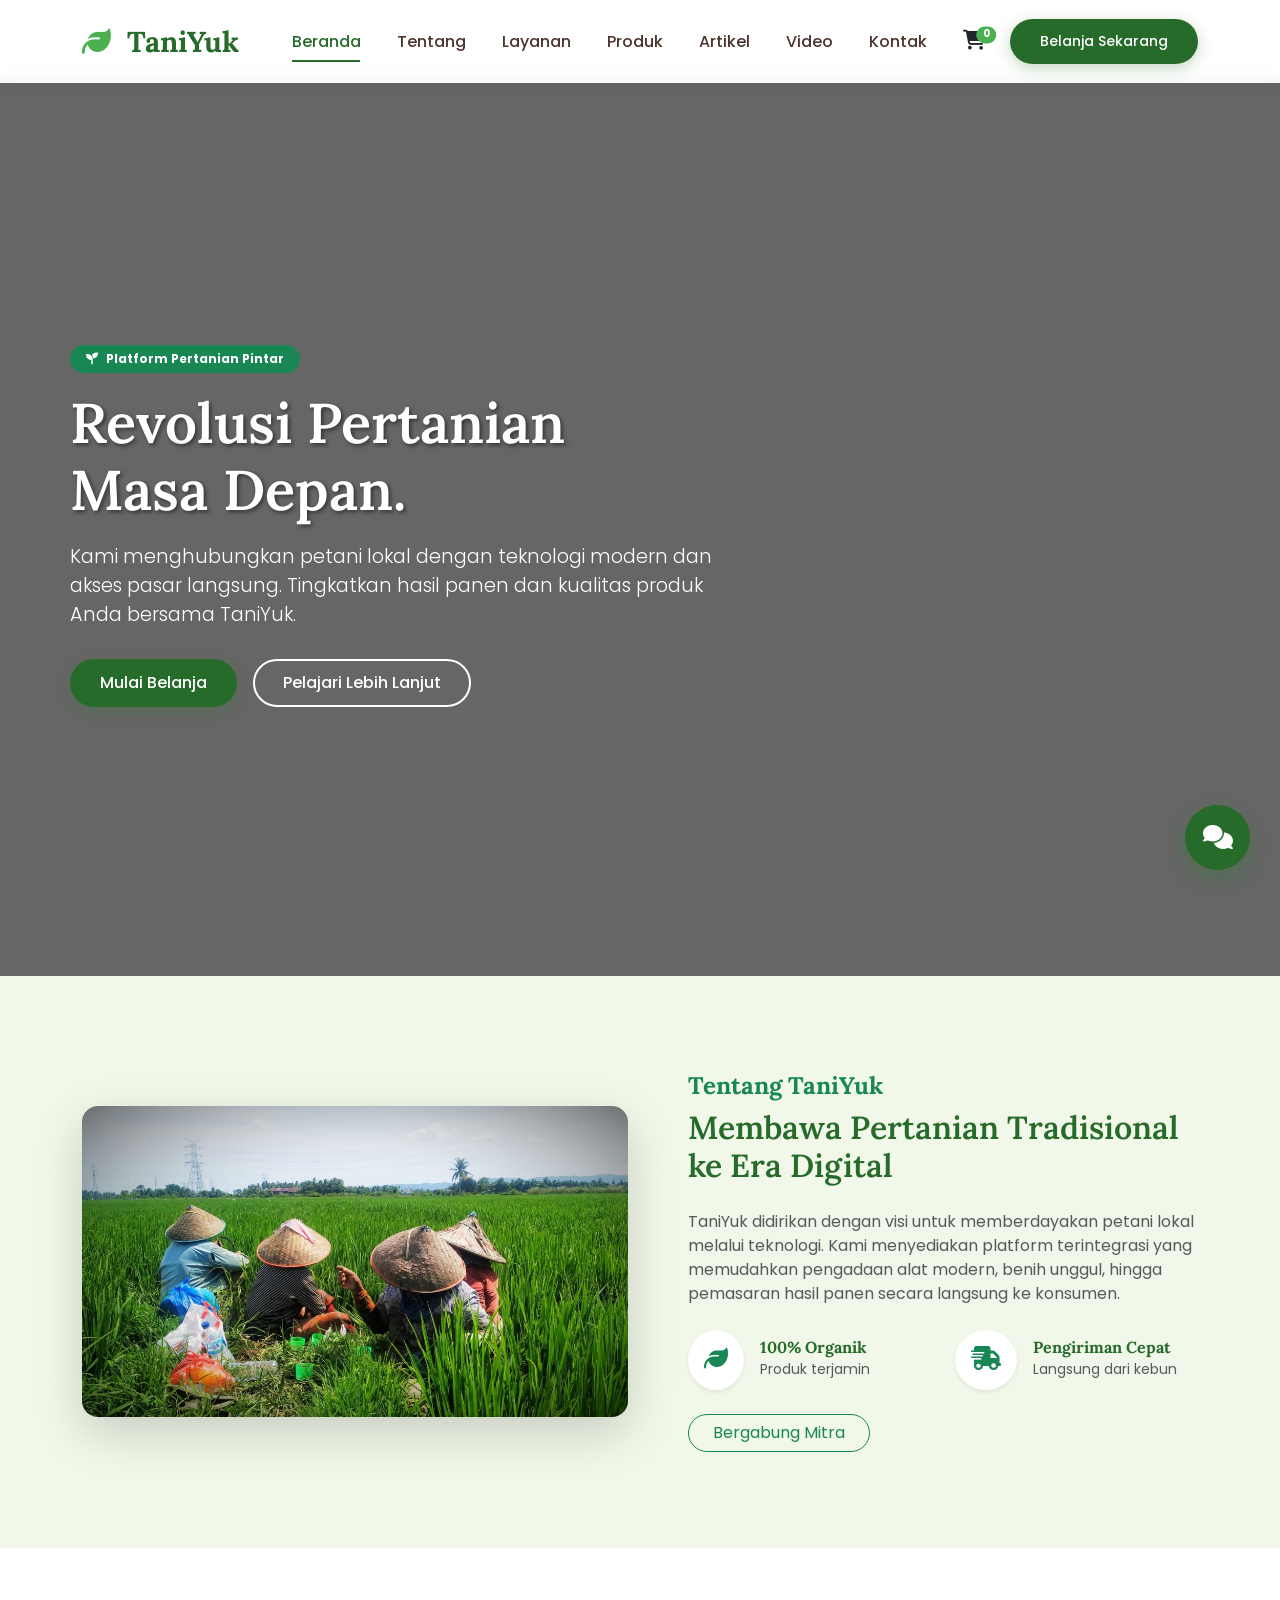
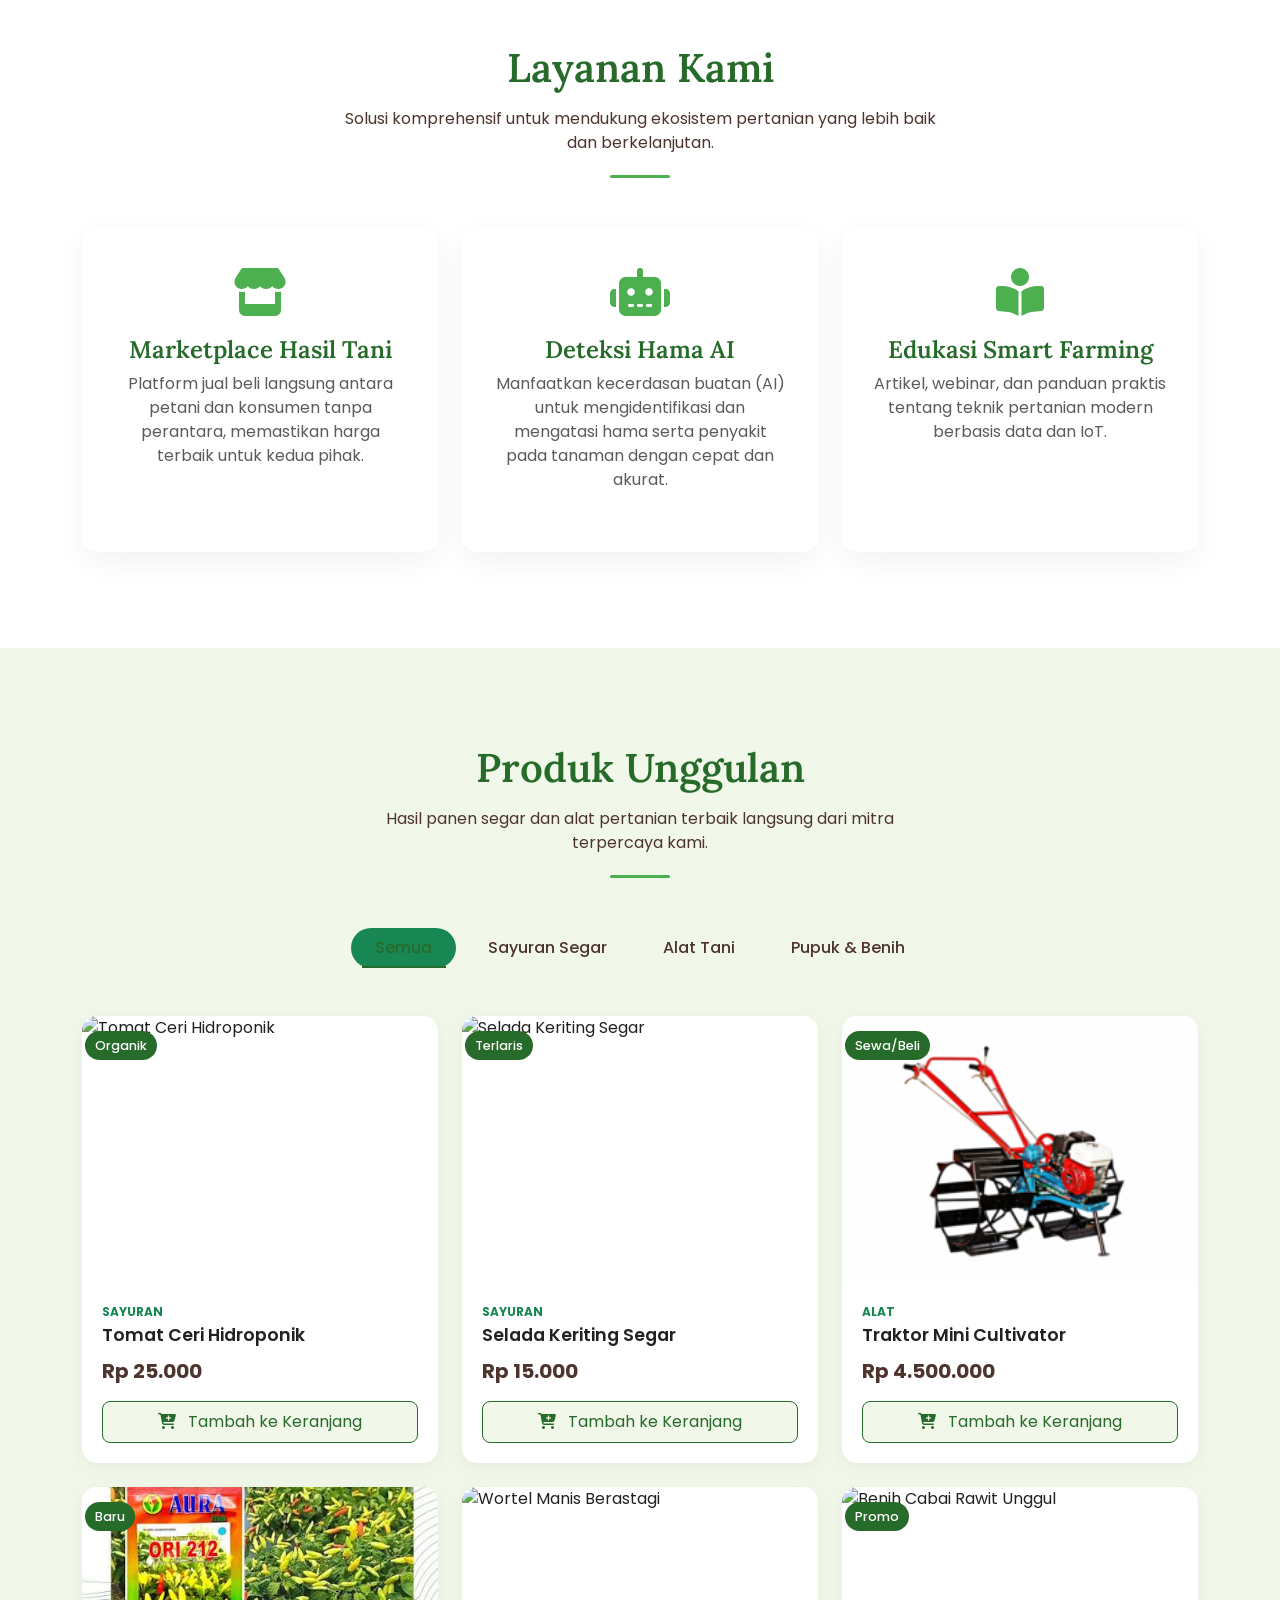
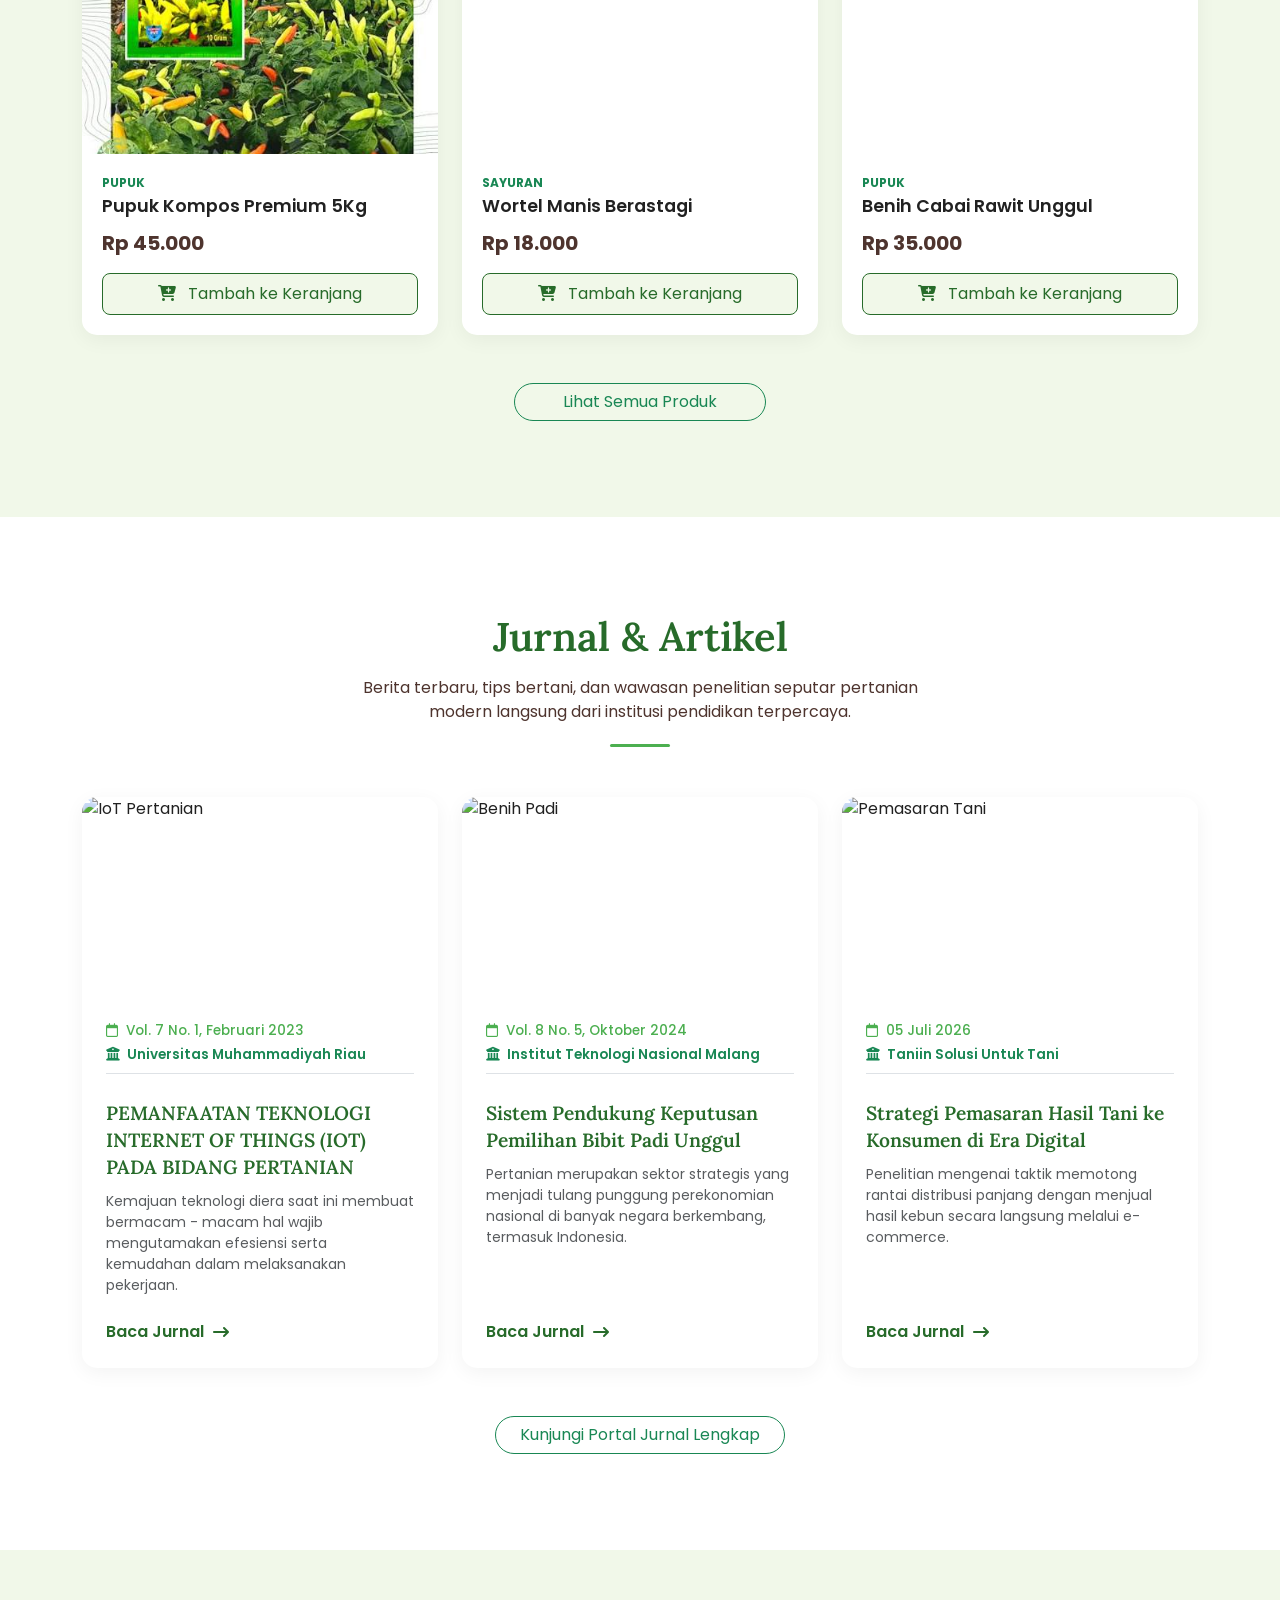
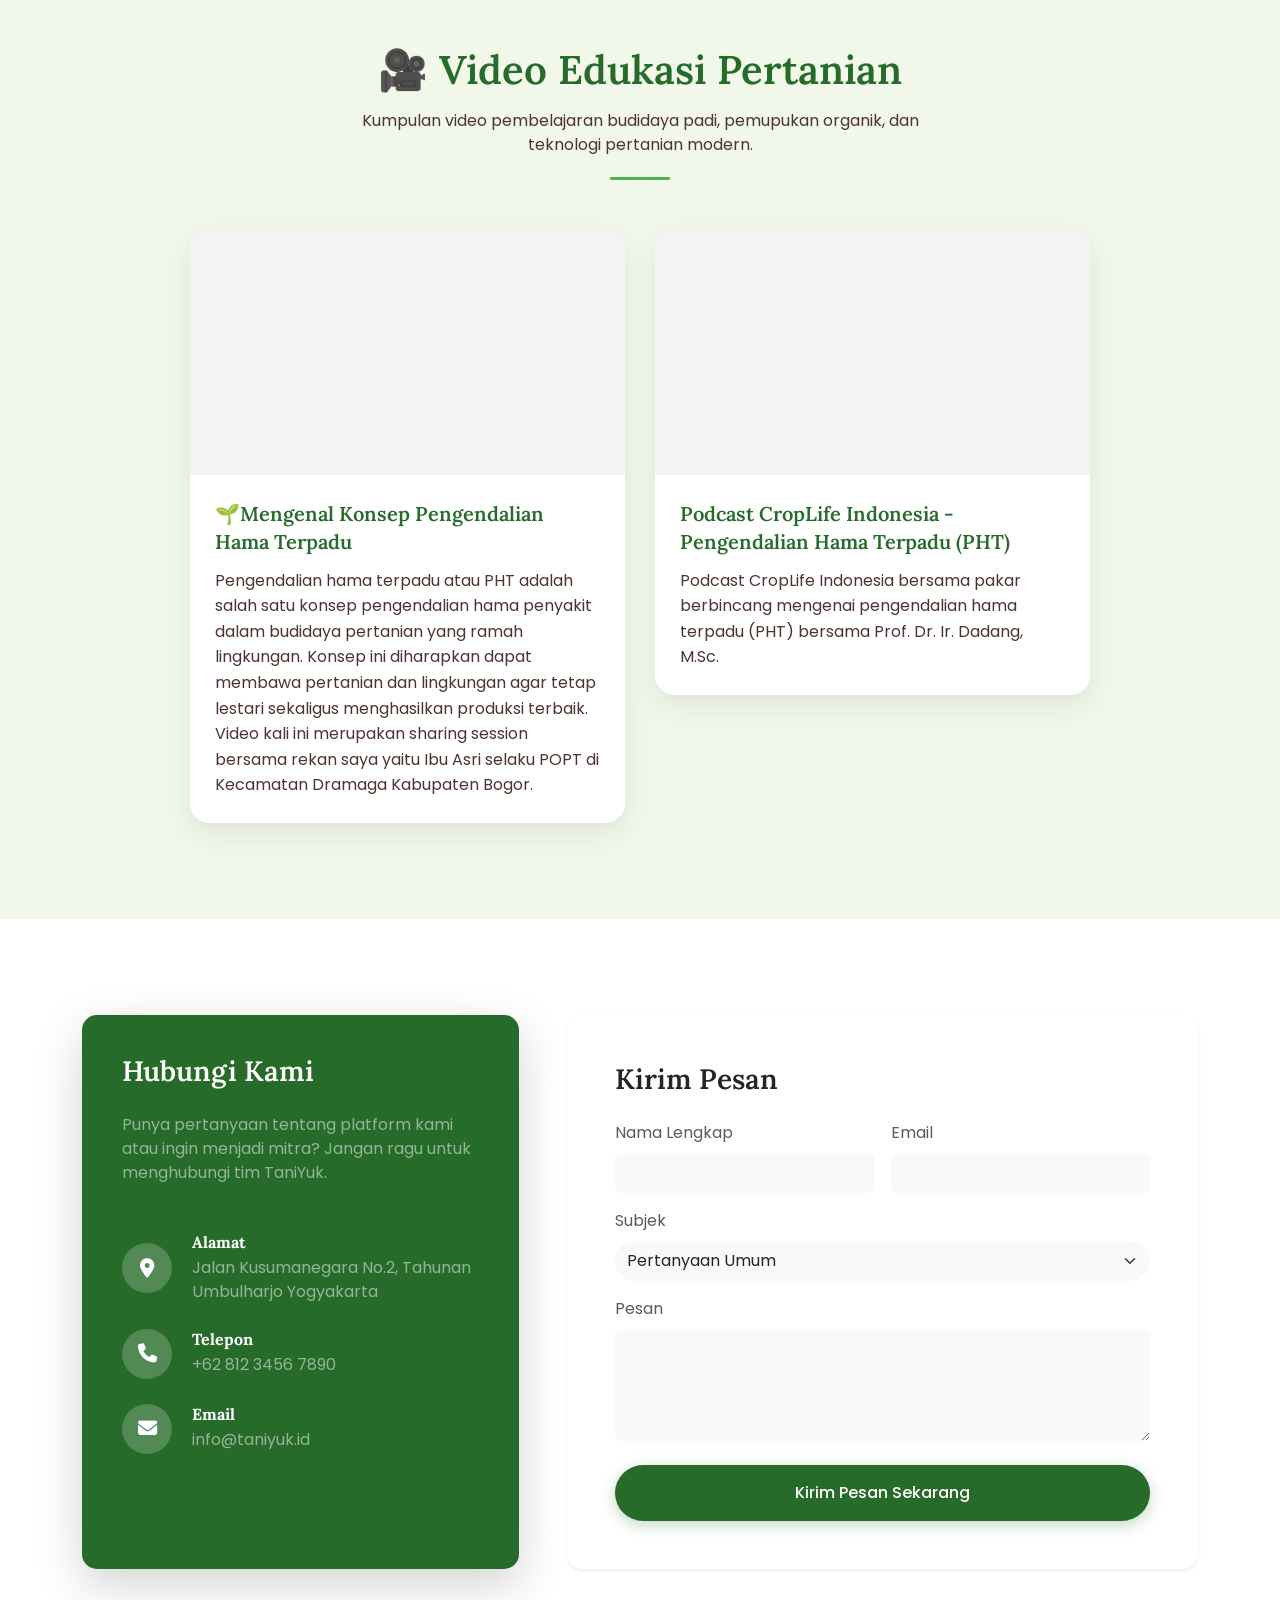
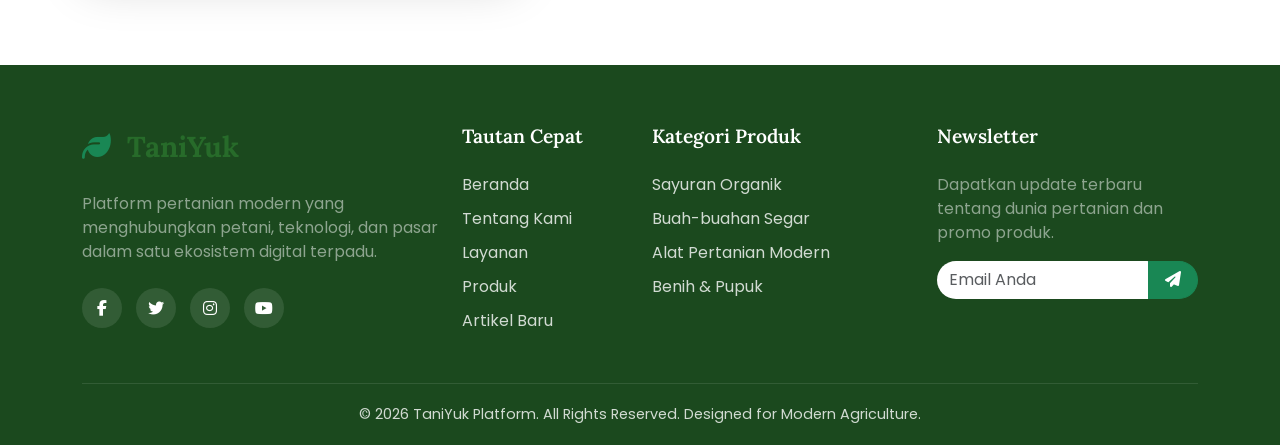
==== commit eb869512: "add Produk" ====
--- a/index.html
+++ b/index.html
@@ -954,16 +954,19 @@
                 <div class="video-card" data-aos="fade-up" data-aos-delay="100">
                     <div class="video-wrapper">
                         <!-- Perhatikan bagian 'embed/' di bawah ini -->
-                        <iframe src="https://www.youtube.com/embed/0qfGNQ499JA"
-                            title="Cara Membuat Kompos Dari Sampah Rumah Tangga Pakai Ember"
+                        <iframe src="https://www.youtube.com/watch?v=02_eNRmwK5Q"
+                            title="Mengenal Konsep Pengendalian Hama Terpadu"
                             allow="accelerometer; autoplay; clipboard-write; encrypted-media; gyroscope; picture-in-picture"
                             allowfullscreen>
                         </iframe>
                     </div>
                     <div class="video-info">
-                        <h3>🌱 Membuat Kompos Pakai Ember</h3>
-                        <p>Panduan cara mudah dan praktis membuat pupuk kompos dari sampah rumah tangga menggunakan
-                            ember tanpa menyebabkan bau busuk.</p>
+                        <h3>🌱Mengenal Konsep Pengendalian Hama Terpadu</h3>
+                        <p>Pengendalian hama terpadu atau PHT adalah salah satu konsep pengendalian hama penyakit dalam
+                            budidaya pertanian yang ramah lingkungan. Konsep ini diharapkan dapat membawa pertanian dan
+                            lingkungan agar tetap lestari sekaligus menghasilkan produksi terbaik. Video kali ini
+                            merupakan sharing session bersama rekan saya yaitu Ibu Asri selaku POPT di Kecamatan Dramaga
+                            Kabupaten Bogor.</p>
                     </div>
                 </div>
 
@@ -972,15 +975,16 @@
                     <div class="video-wrapper">
                         <!-- Perhatikan bagian 'embed/' di bawah ini -->
                         <iframe src="https://www.youtube.com/embed/q4gNaPqUNkY"
-                            title="Bongkar Rahasia Sukses Mina Padi Jajar Legowo dengan Ahlinya"
+                            title="Podcast CropLife Indonesia - Pengendalian Hama Terpadu (PHT)"
                             allow="accelerometer; autoplay; clipboard-write; encrypted-media; gyroscope; picture-in-picture"
                             allowfullscreen>
                         </iframe>
                     </div>
                     <div class="video-info">
-                        <h3>🐟 Sukses Mina Padi Jajar Legowo</h3>
-                        <p>Penjelasan ahli tentang teknologi tanam Jajar Legowo Mina Padi, kombinasi budidaya yang
-                            menguntungkan antara tanaman padi dan ikan.</p>
+                        <h3>Podcast CropLife Indonesia - Pengendalian Hama Terpadu (PHT)
+                        </h3>
+                        <p>Podcast CropLife Indonesia bersama pakar berbincang mengenai pengendalian hama terpadu (PHT)
+                            bersama Prof. Dr. Ir. Dadang, M.Sc.</p>
                     </div>
                 </div>
             </div>
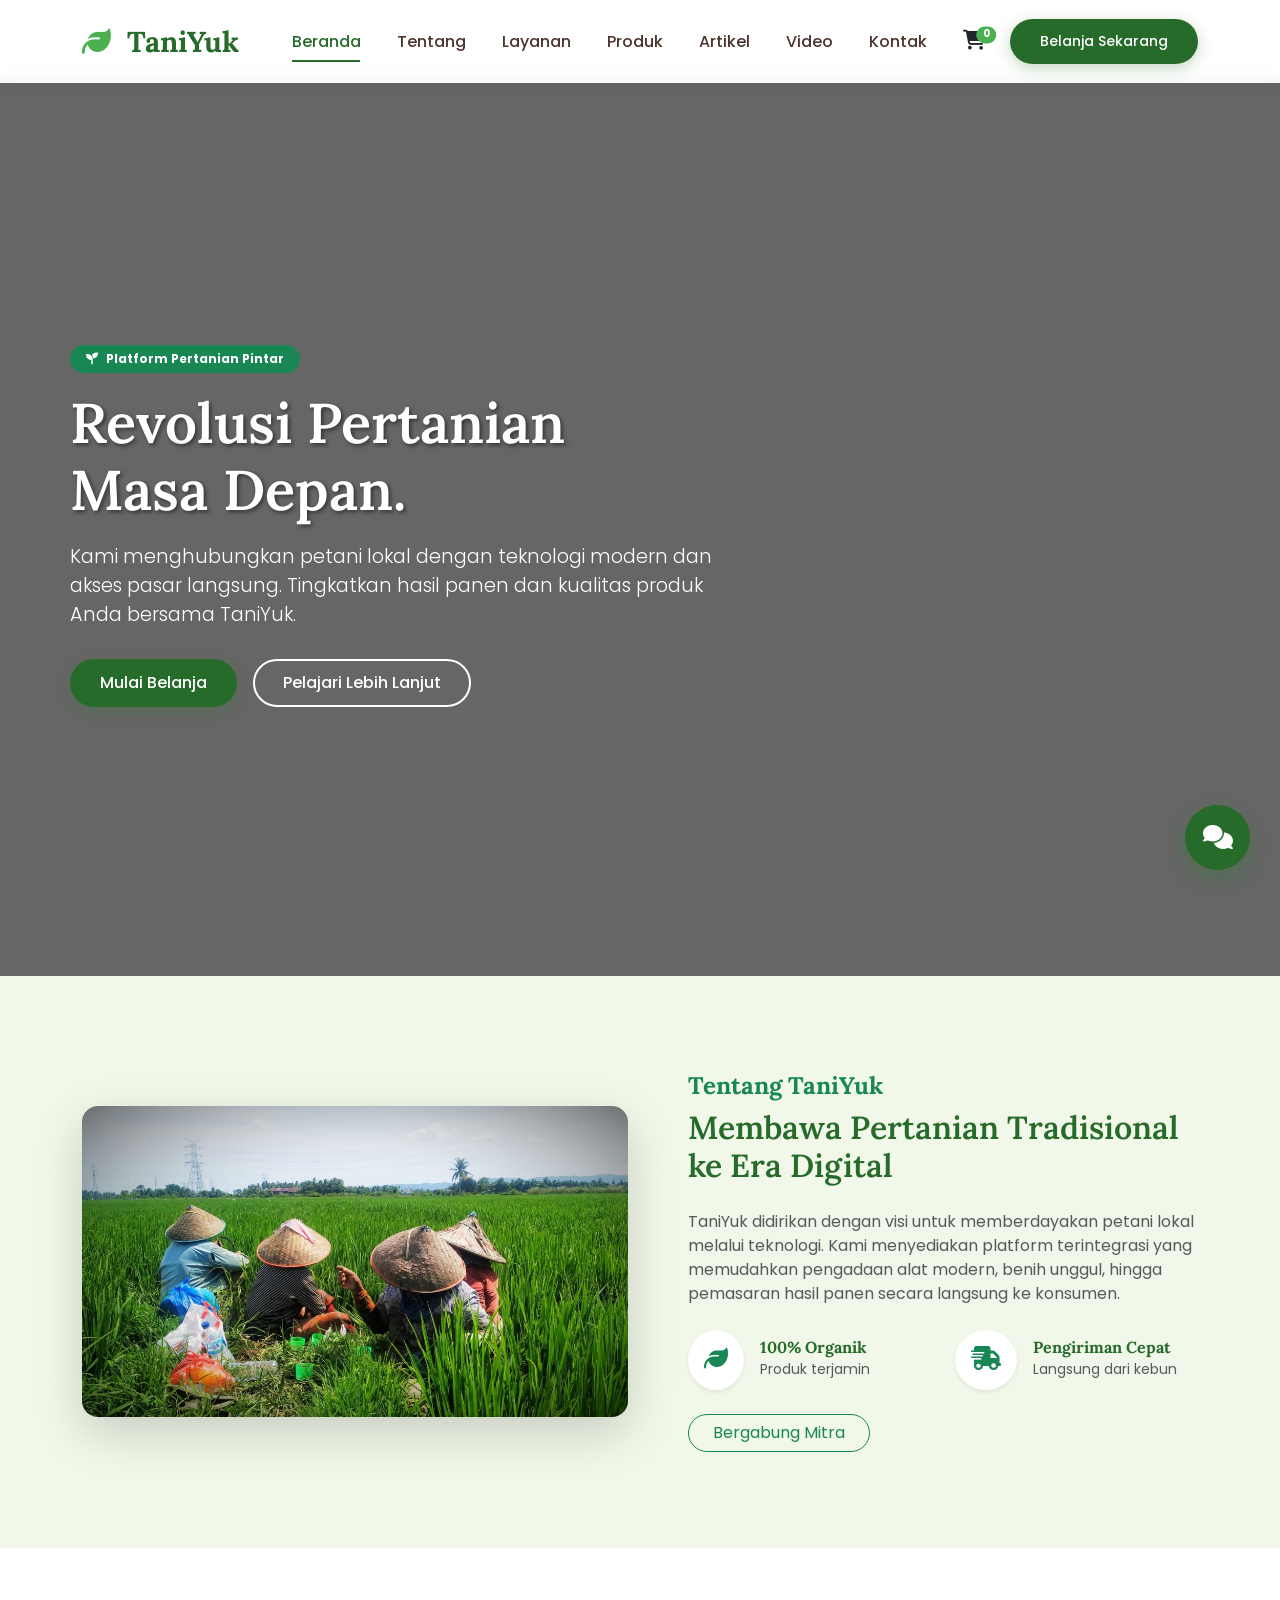
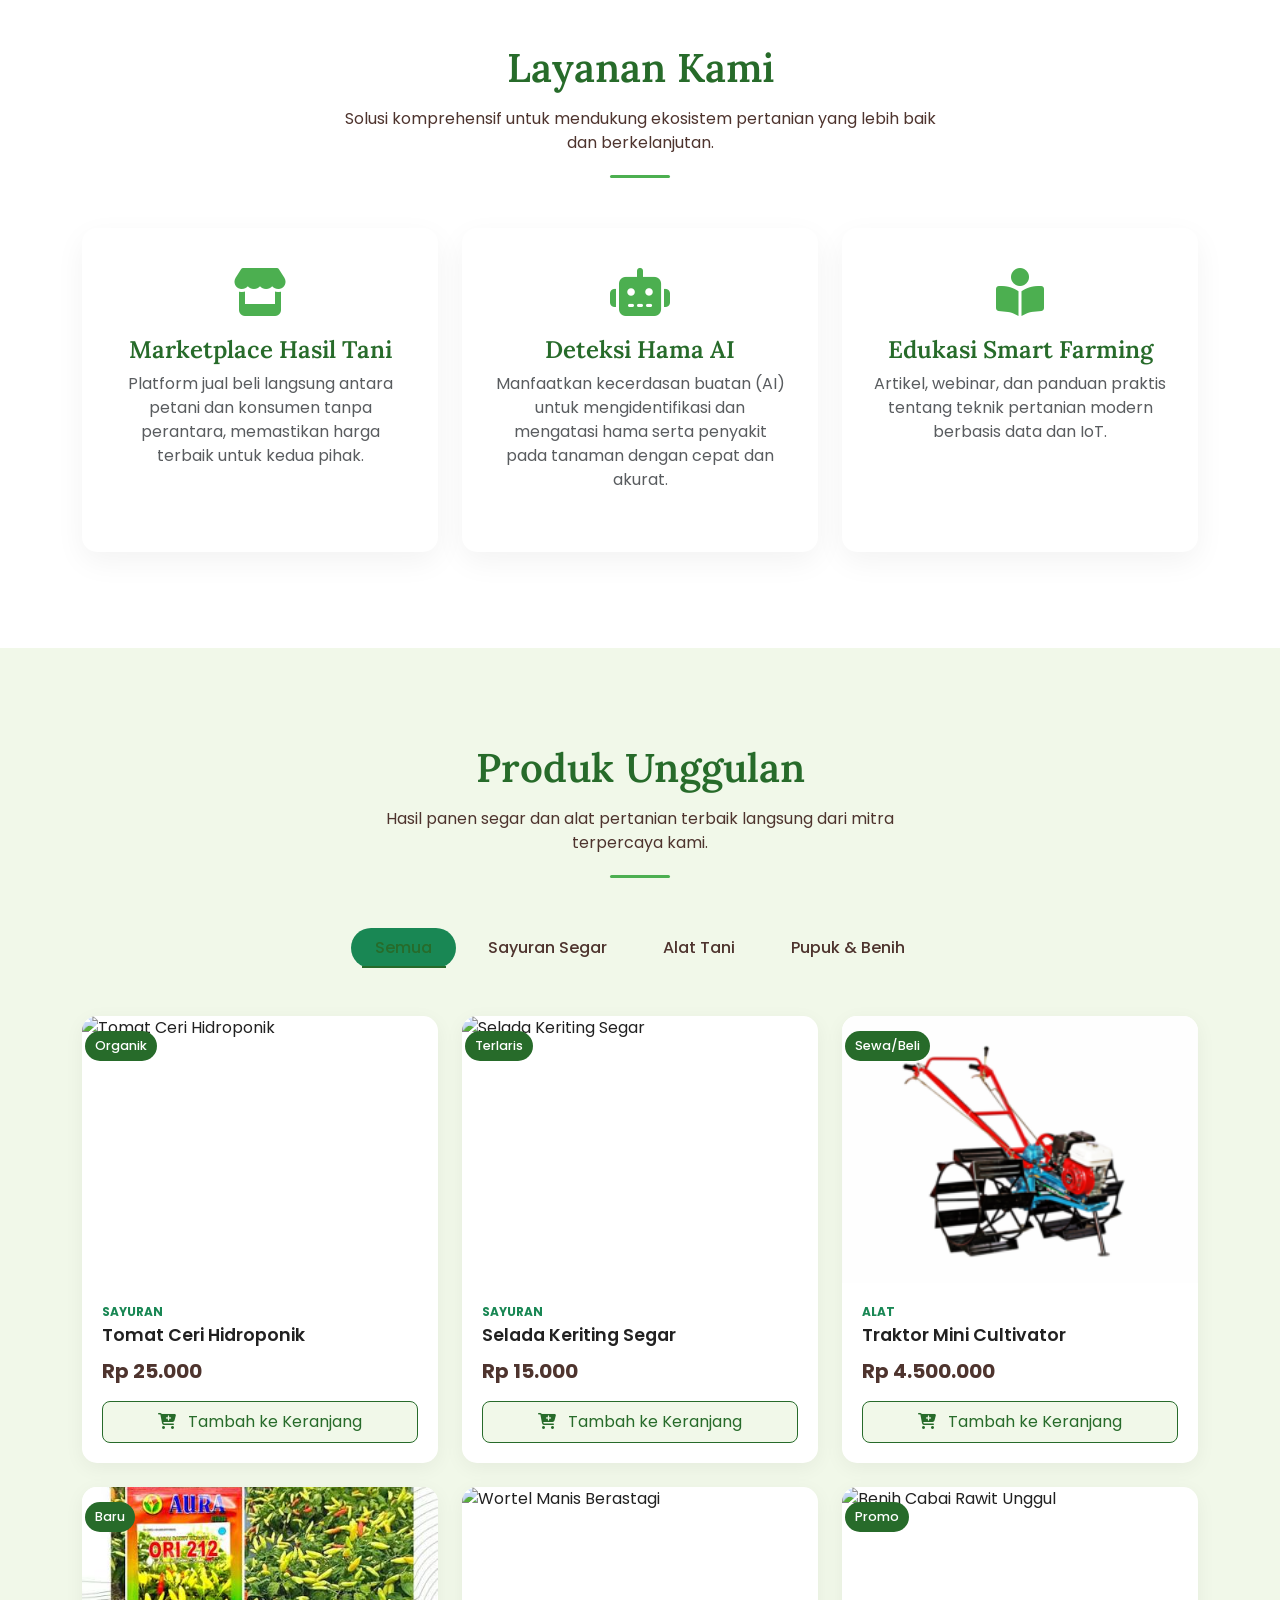
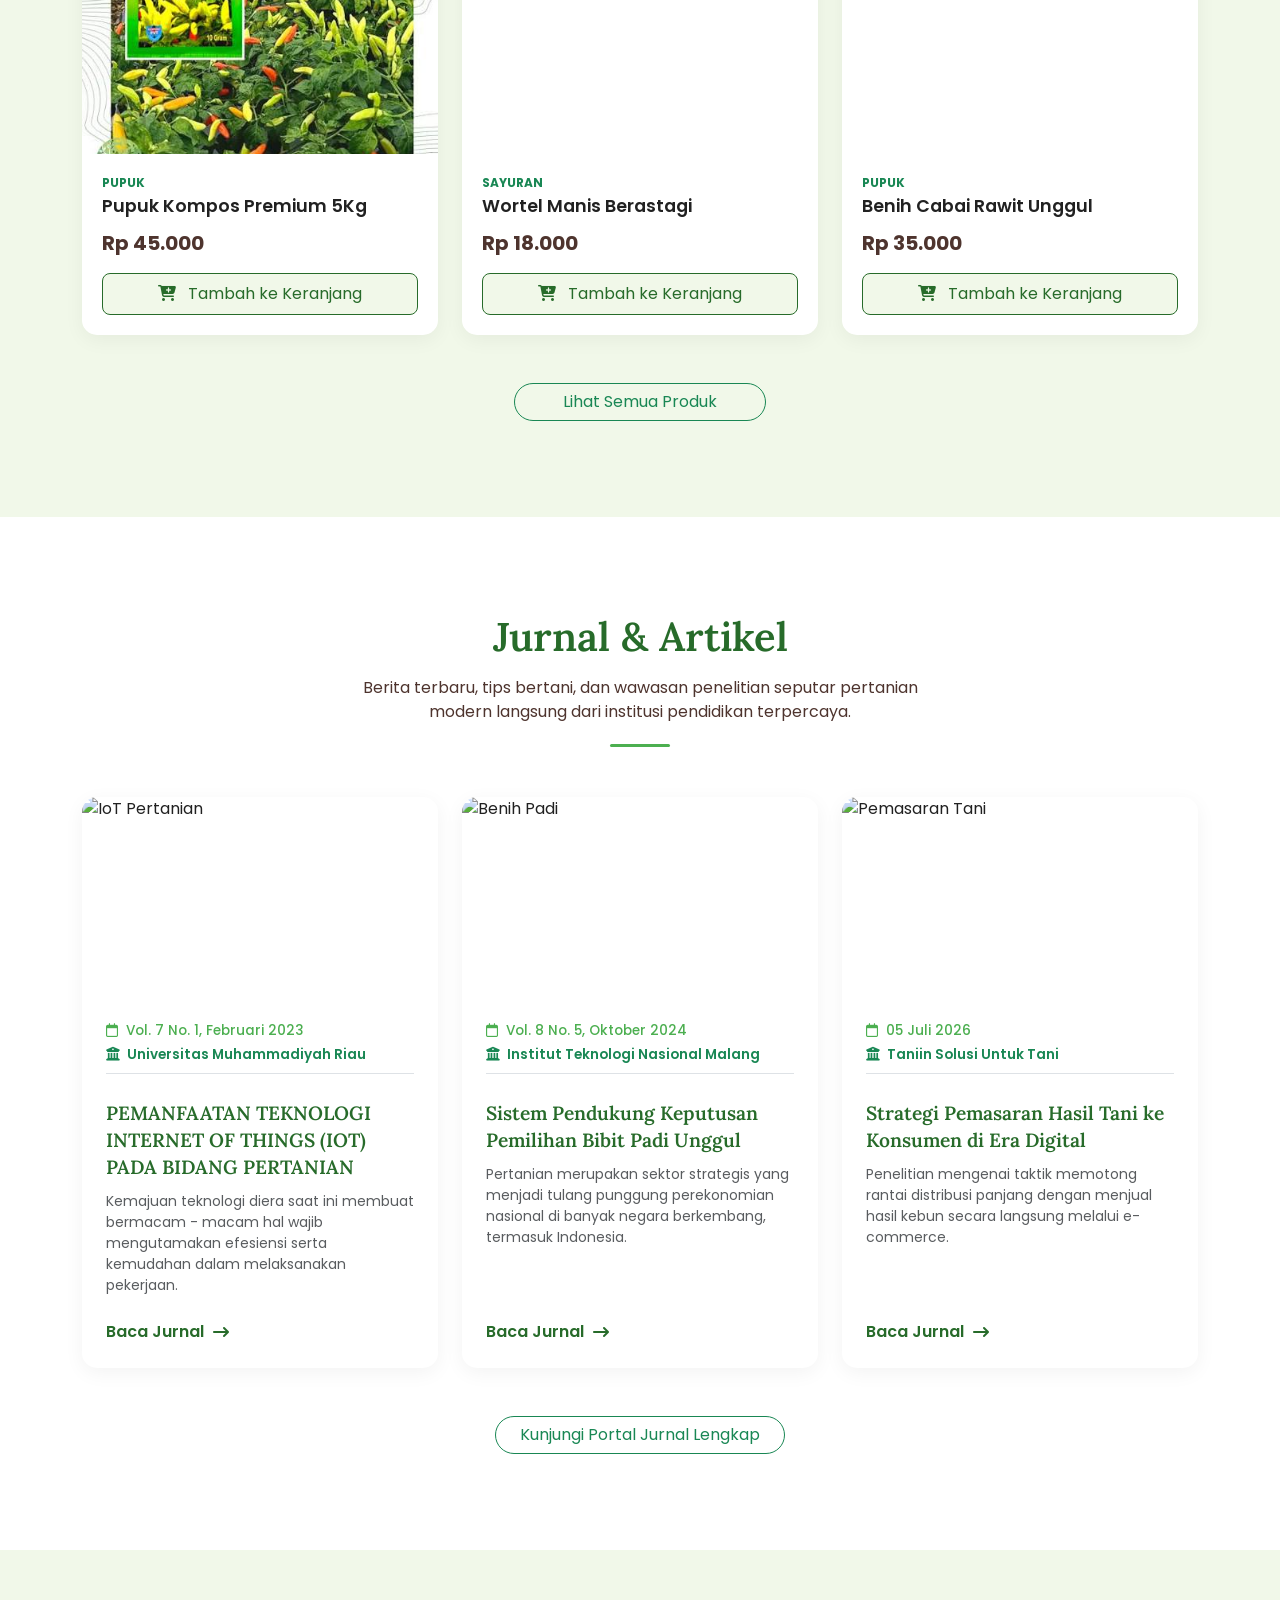
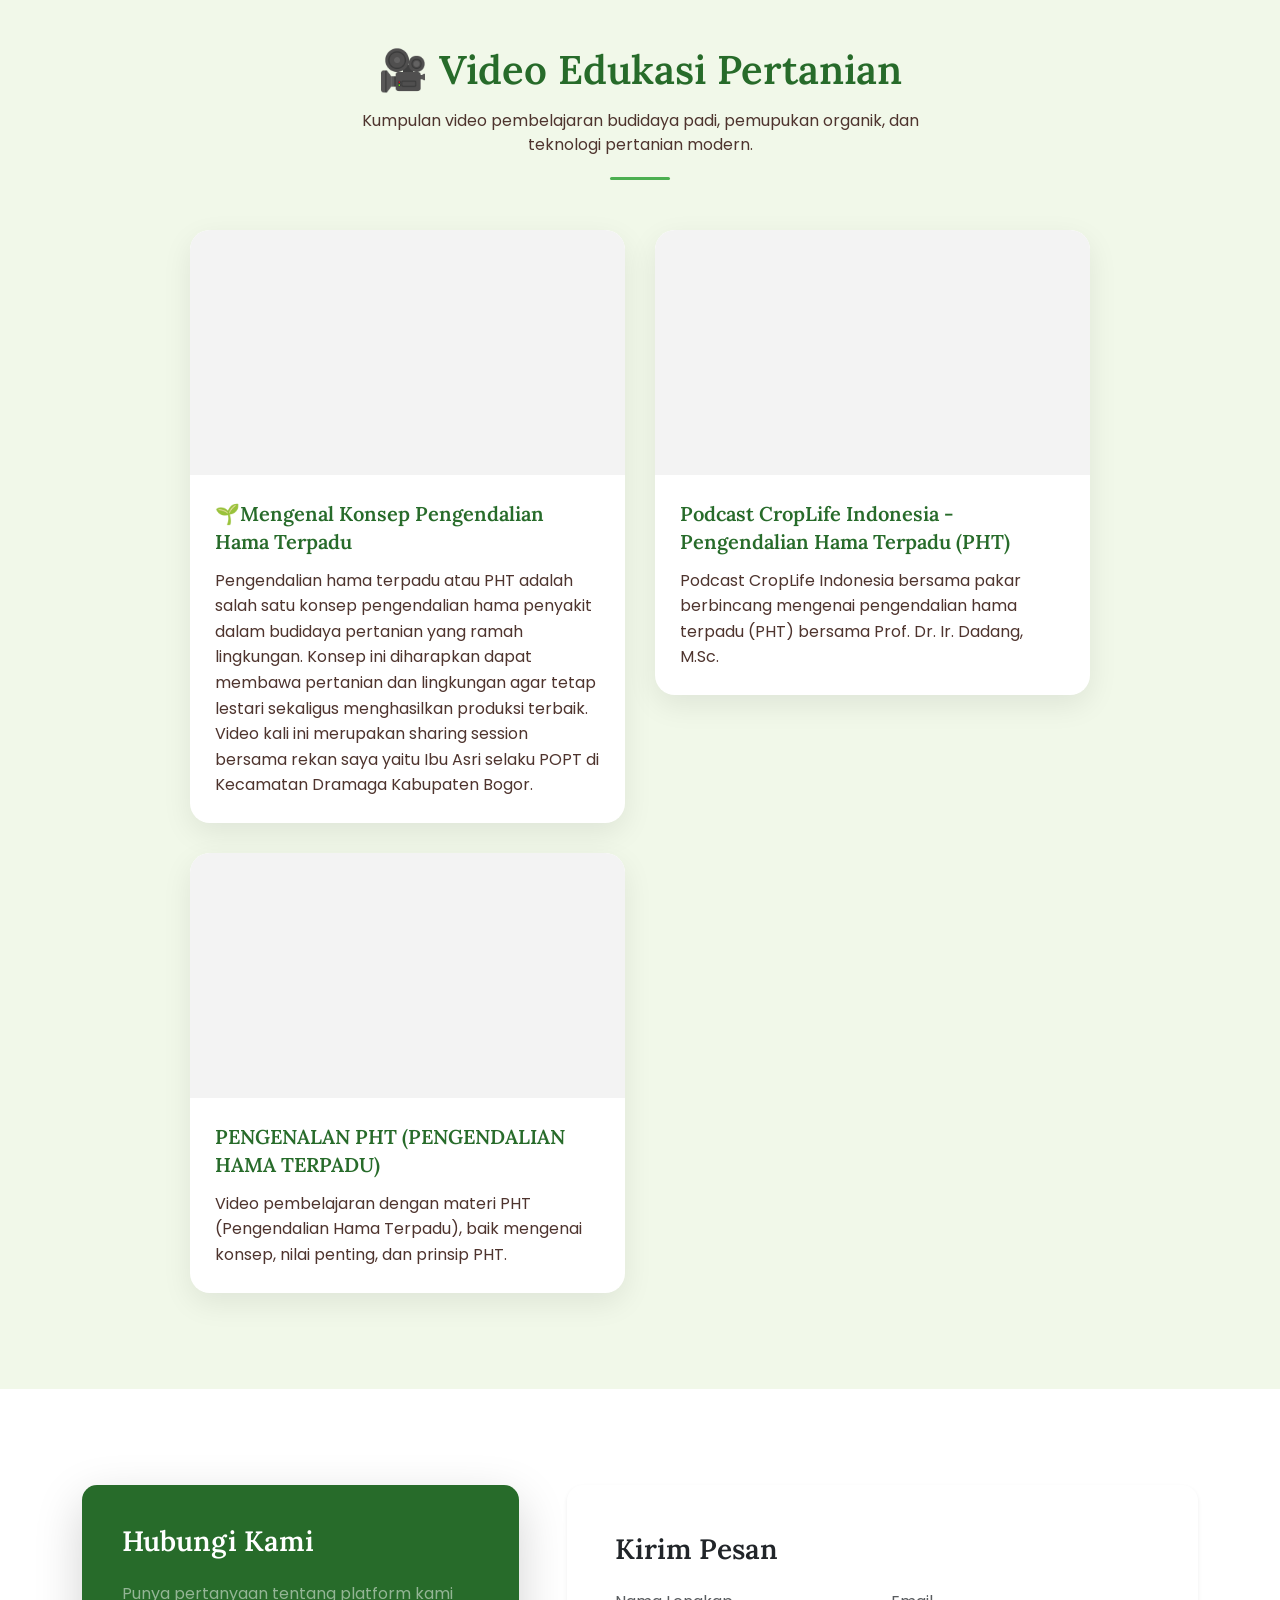
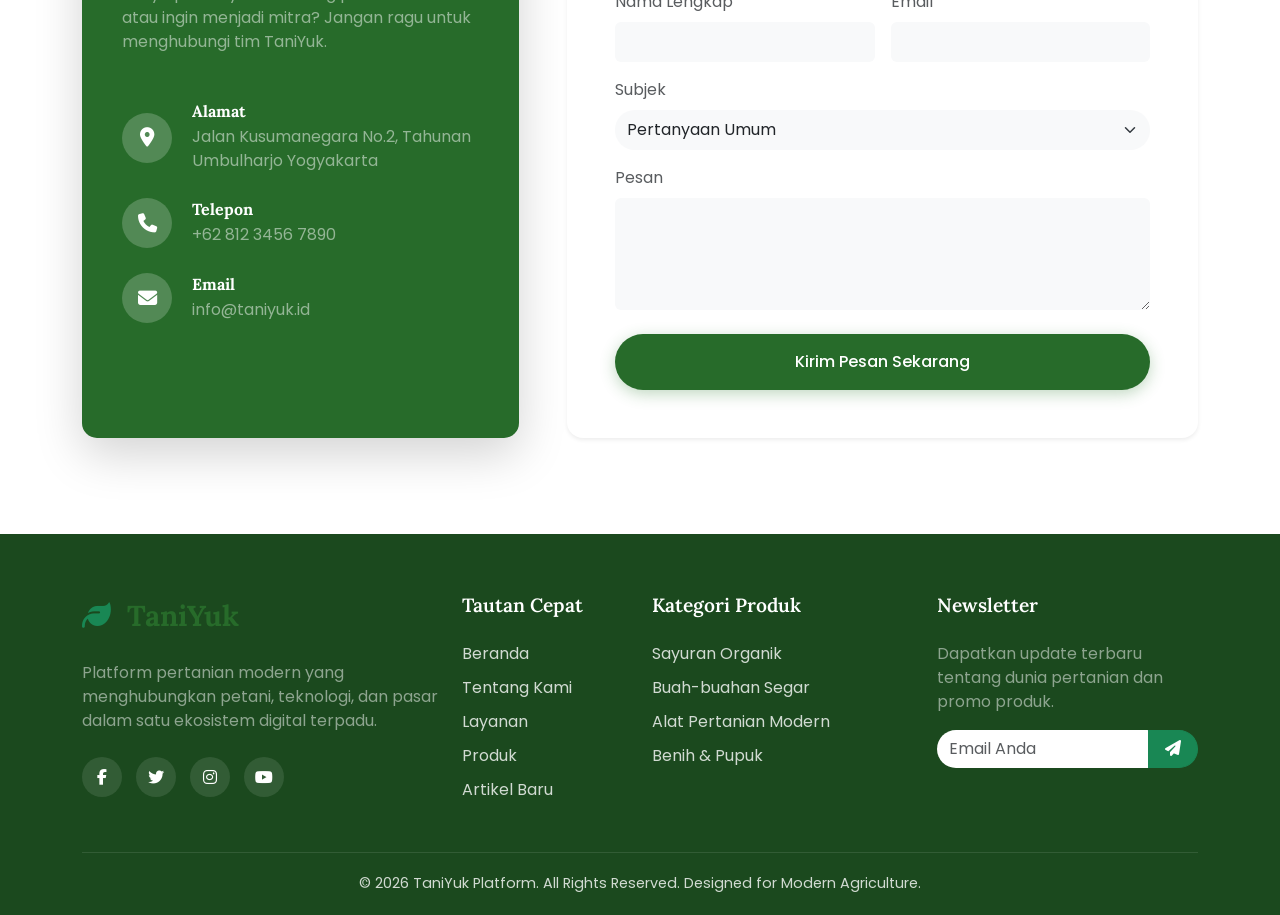
==== commit 4f93562a: "refisi yt" ====
--- a/index.html
+++ b/index.html
@@ -950,11 +950,10 @@
             <!-- REVISI 4 & 5: Video diperbaiki link-nya dan layout dibatasi ukurannya di CSS -->
             <div class="video-grid">
                 <!-- Video 1 -->
-                <!-- Video 1 -->
                 <div class="video-card" data-aos="fade-up" data-aos-delay="100">
                     <div class="video-wrapper">
                         <!-- Perhatikan bagian 'embed/' di bawah ini -->
-                        <iframe src="https://www.youtube.com/watch?v=02_eNRmwK5Q"
+                        <iframe src="https://www.youtube.com/embed/02_eNRmwK5Q"
                             title="Mengenal Konsep Pengendalian Hama Terpadu"
                             allow="accelerometer; autoplay; clipboard-write; encrypted-media; gyroscope; picture-in-picture"
                             allowfullscreen>
@@ -974,7 +973,7 @@
                 <div class="video-card" data-aos="fade-up" data-aos-delay="200">
                     <div class="video-wrapper">
                         <!-- Perhatikan bagian 'embed/' di bawah ini -->
-                        <iframe src="https://www.youtube.com/embed/q4gNaPqUNkY"
+                        <iframe src="https://www.youtube.com/embed/-cYJN5VSpog"
                             title="Podcast CropLife Indonesia - Pengendalian Hama Terpadu (PHT)"
                             allow="accelerometer; autoplay; clipboard-write; encrypted-media; gyroscope; picture-in-picture"
                             allowfullscreen>
@@ -985,6 +984,23 @@
                         </h3>
                         <p>Podcast CropLife Indonesia bersama pakar berbincang mengenai pengendalian hama terpadu (PHT)
                             bersama Prof. Dr. Ir. Dadang, M.Sc.</p>
+                    </div>
+                </div>
+                <!-- Video 3 -->
+                <div class="video-card" data-aos="fade-up" data-aos-delay="200">
+                    <div class="video-wrapper">
+                        <!-- Perhatikan bagian 'embed/' di bawah ini -->
+                        <iframe src="https://www.youtube.com/embed/-OJNiBpKxUo"
+                            title="Podcast CropLife Indonesia - Pengendalian Hama Terpadu (PHT)"
+                            allow="accelerometer; autoplay; clipboard-write; encrypted-media; gyroscope; picture-in-picture"
+                            allowfullscreen>
+                        </iframe>
+                    </div>
+                    <div class="video-info">
+                        <h3>PENGENALAN PHT (PENGENDALIAN HAMA TERPADU)</h3>
+                        <p>Video pembelajaran dengan materi PHT (Pengendalian Hama Terpadu), baik mengenai konsep, nilai
+                            penting, dan prinsip PHT.
+                        </p>
                     </div>
                 </div>
             </div>
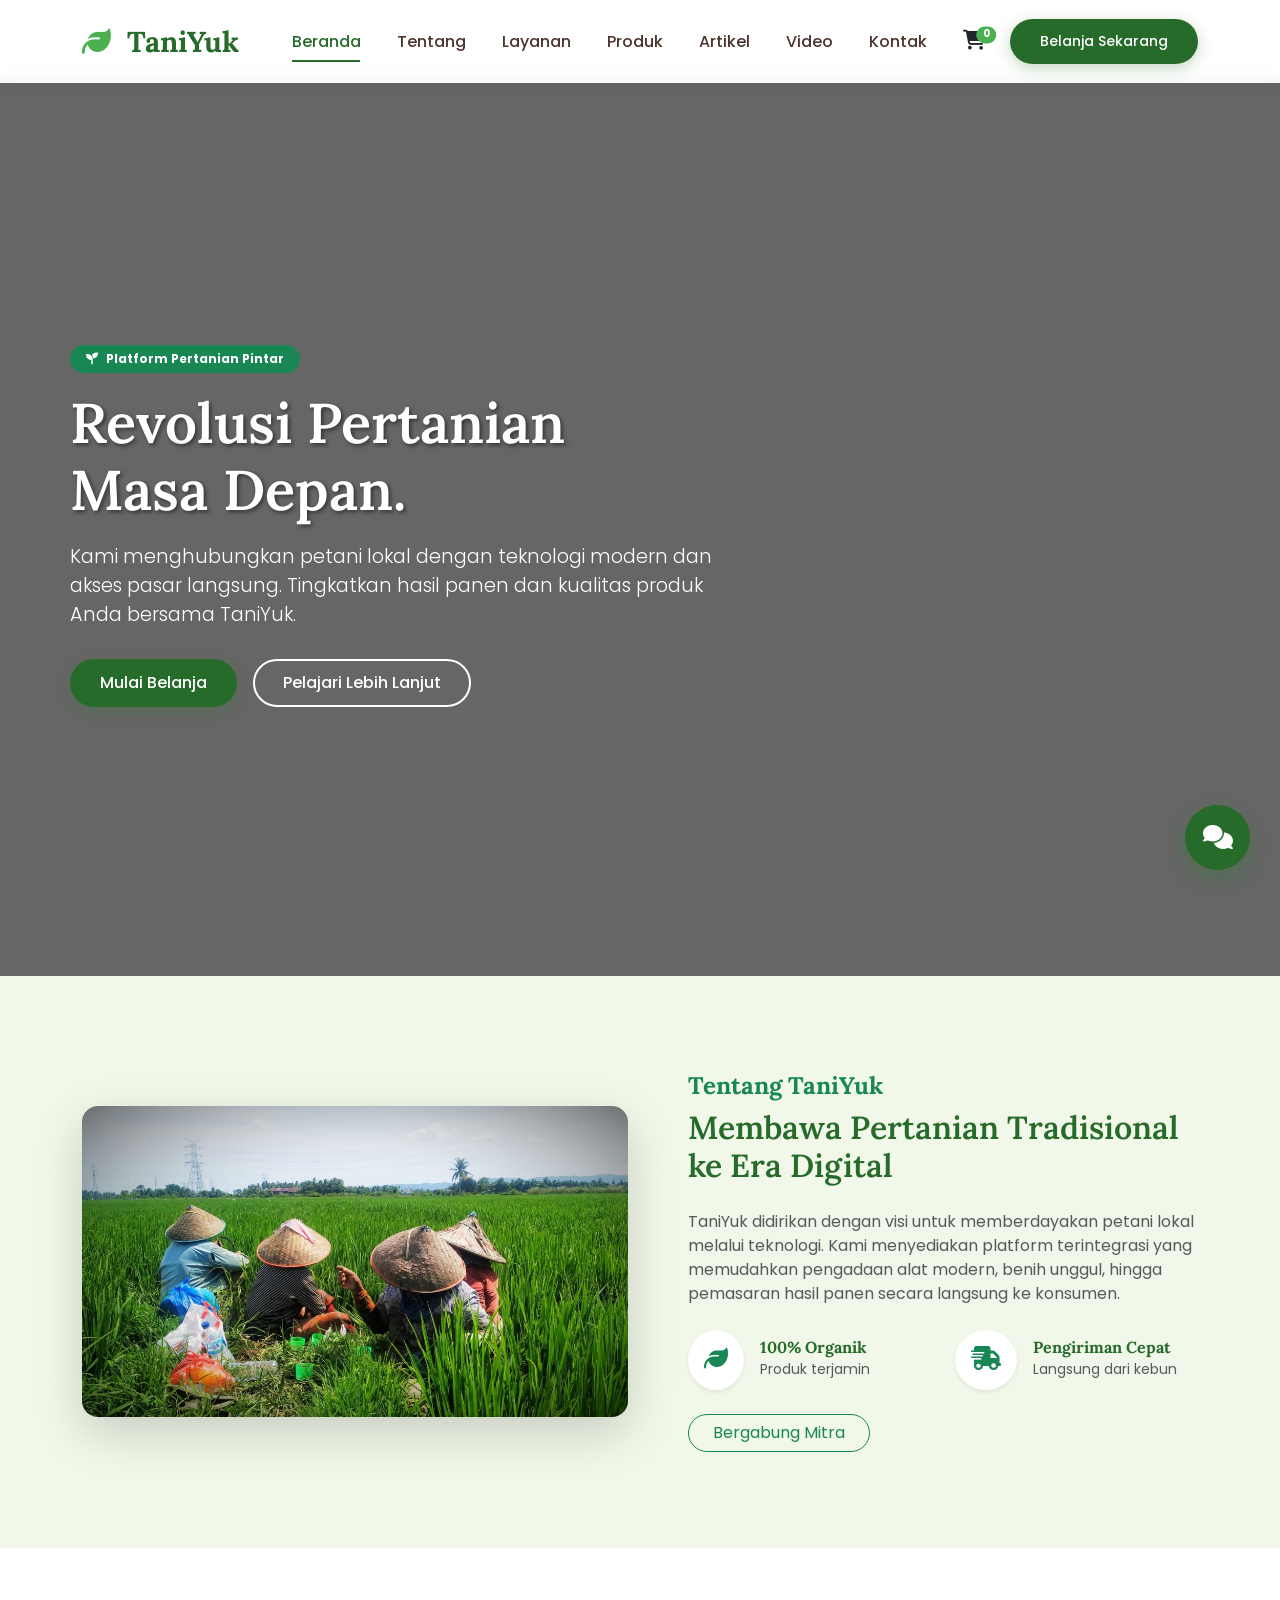
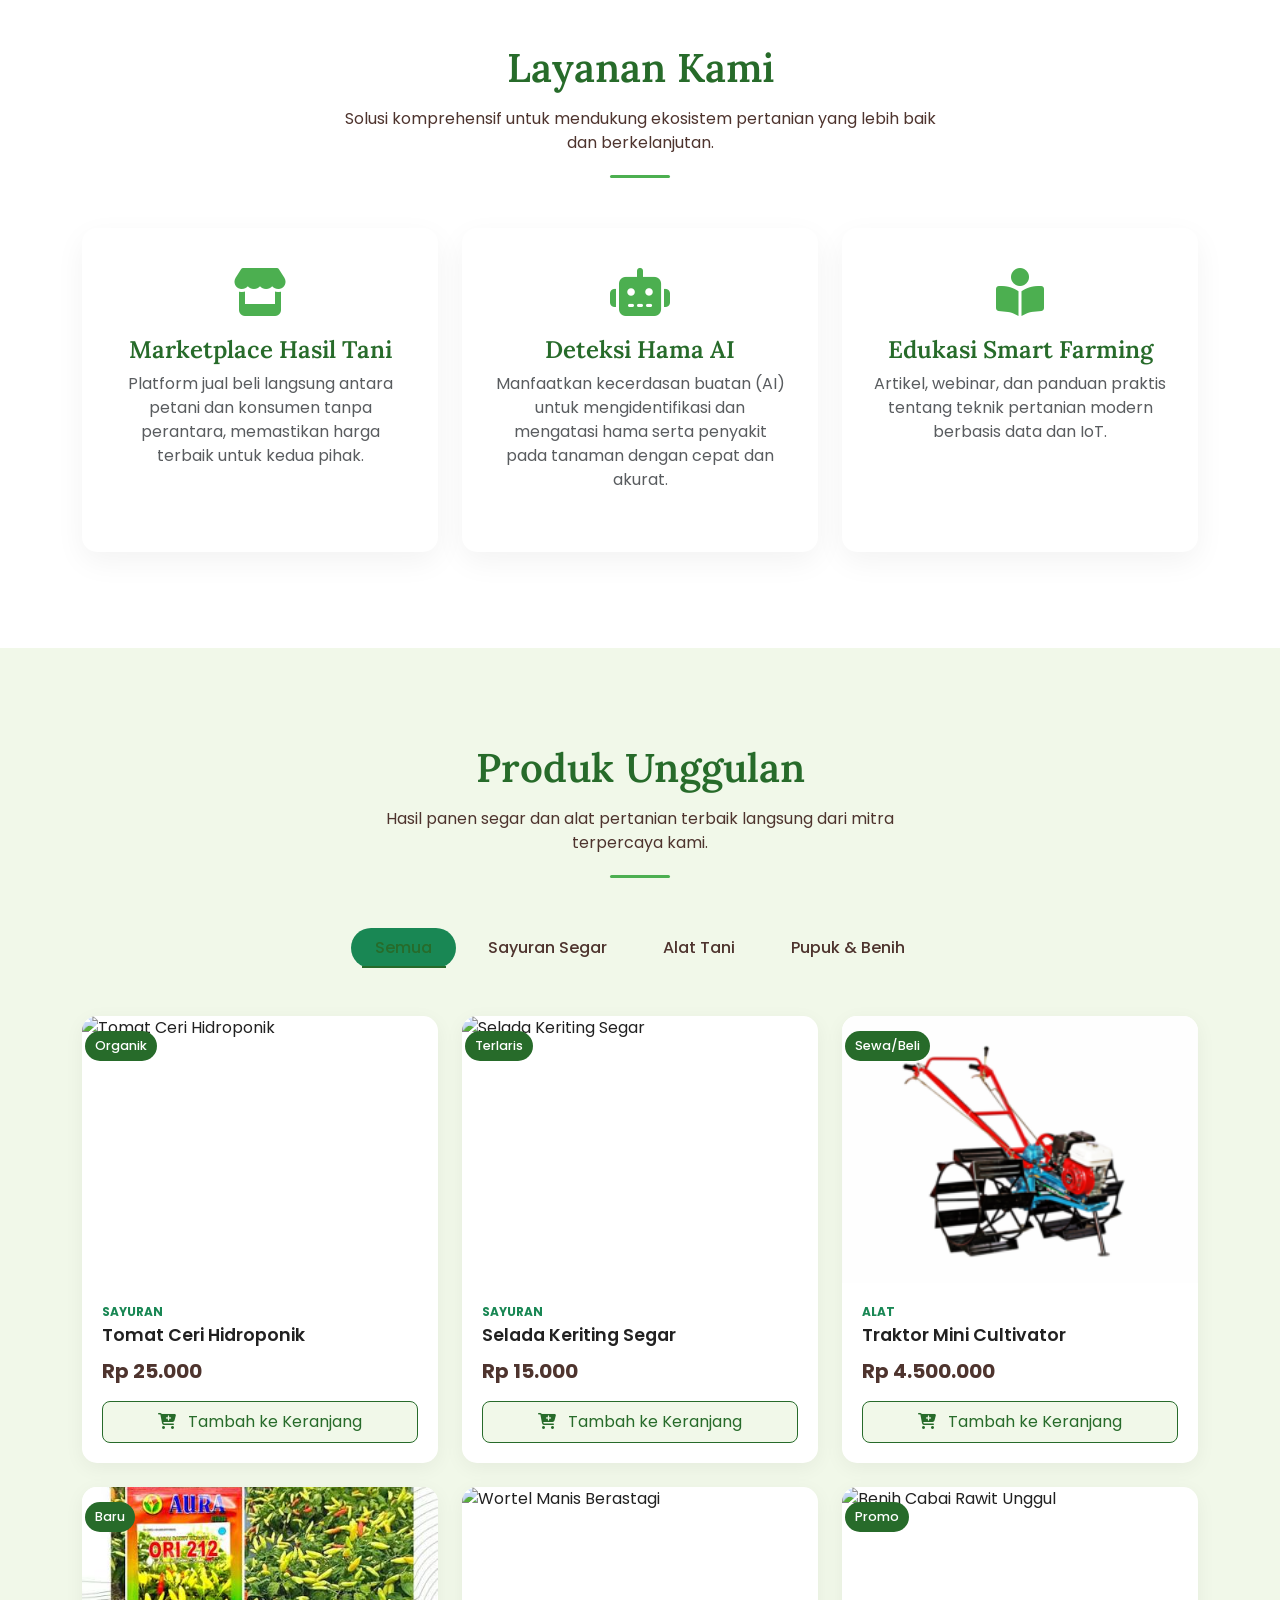
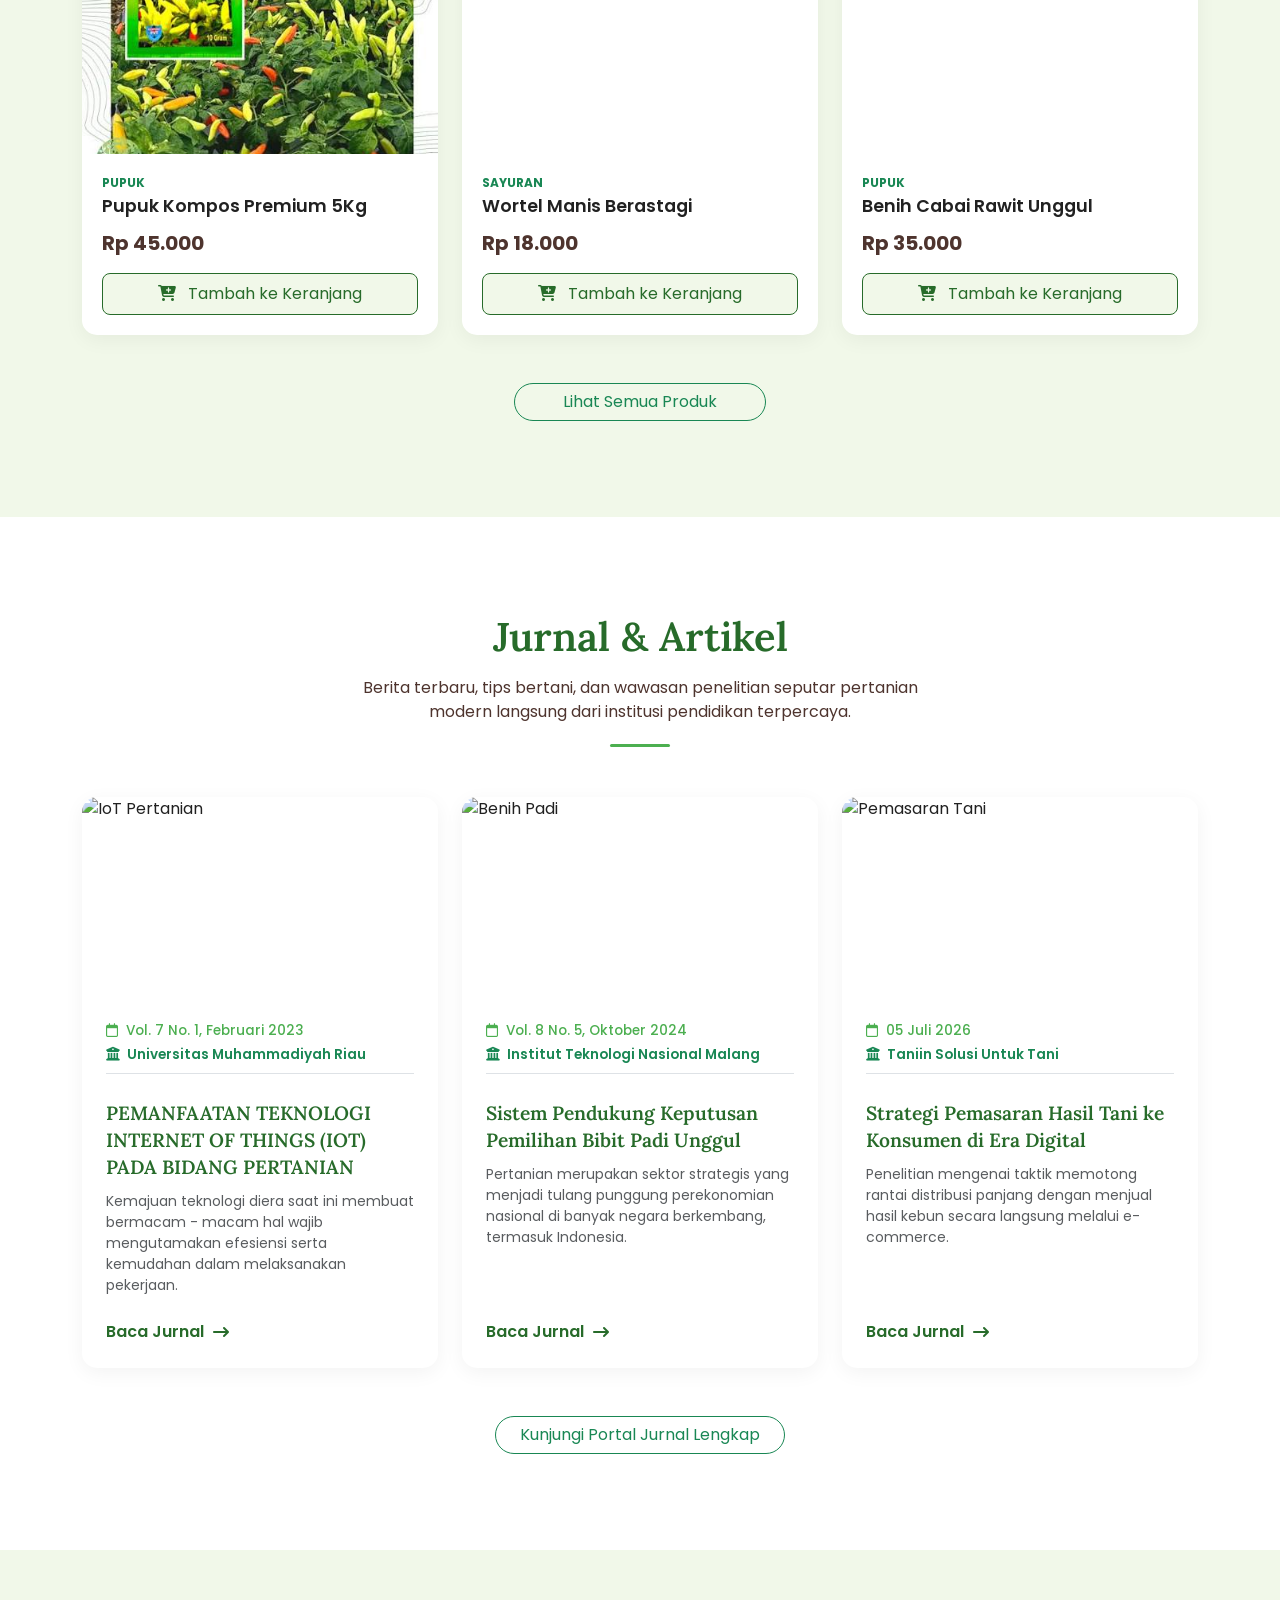
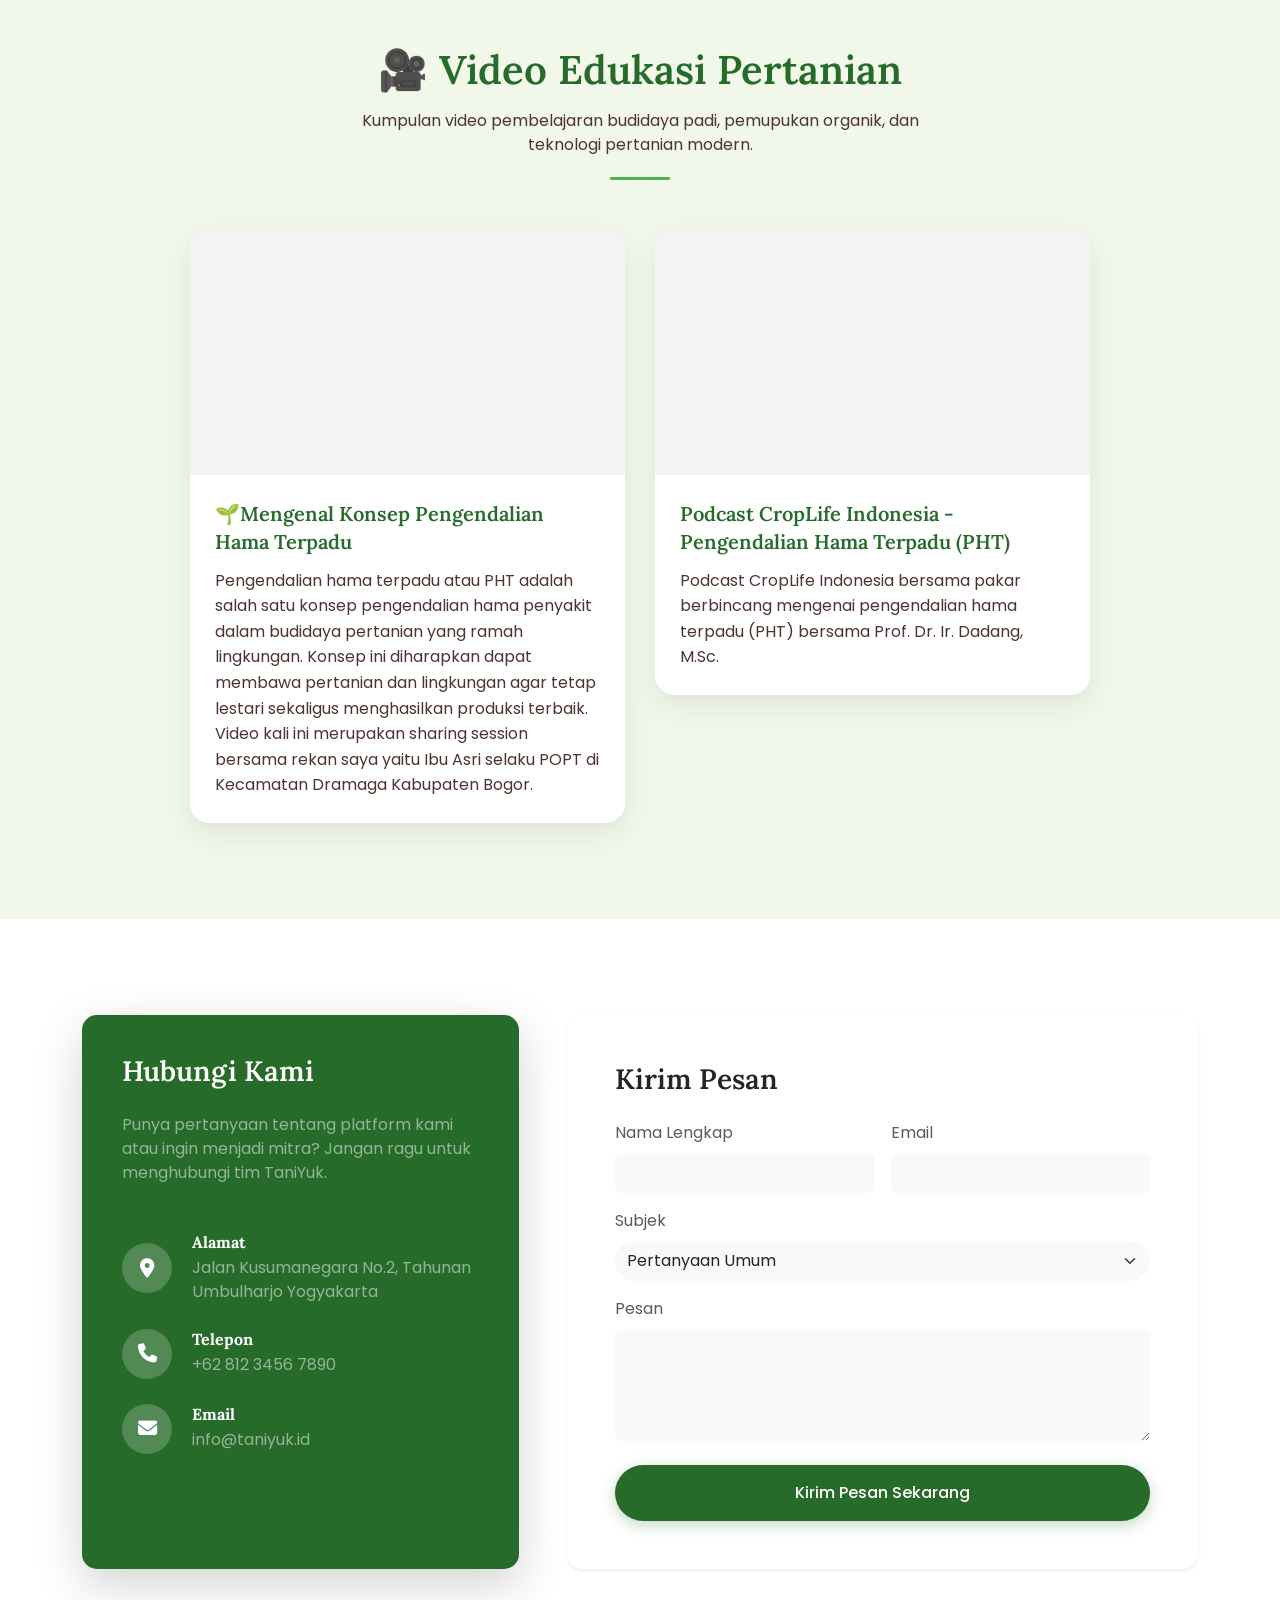
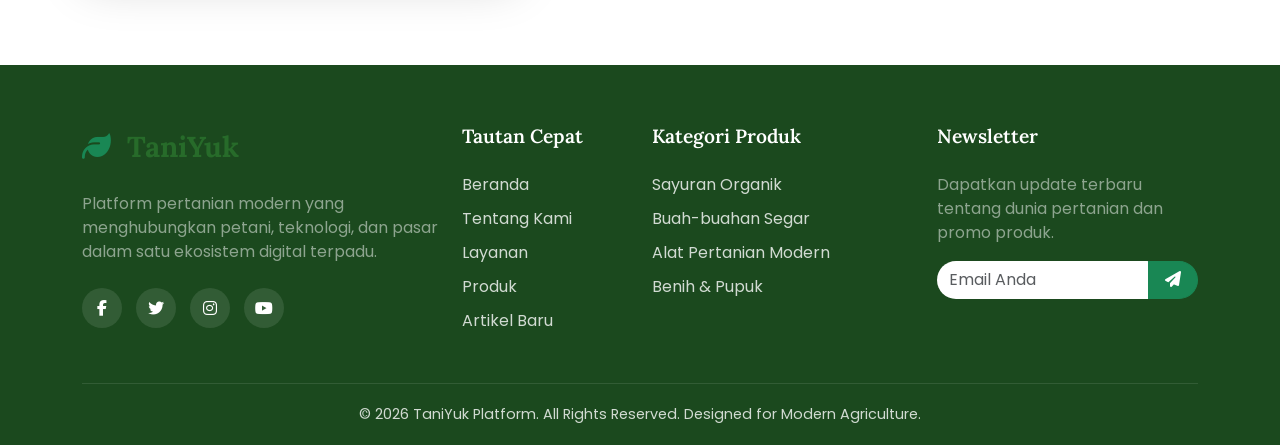
==== commit aa2ad4cf: "refisi yt" ====
--- a/index.html
+++ b/index.html
@@ -984,23 +984,6 @@
                         </h3>
                         <p>Podcast CropLife Indonesia bersama pakar berbincang mengenai pengendalian hama terpadu (PHT)
                             bersama Prof. Dr. Ir. Dadang, M.Sc.</p>
-                    </div>
-                </div>
-                <!-- Video 3 -->
-                <div class="video-card" data-aos="fade-up" data-aos-delay="200">
-                    <div class="video-wrapper">
-                        <!-- Perhatikan bagian 'embed/' di bawah ini -->
-                        <iframe src="https://www.youtube.com/embed/-OJNiBpKxUo"
-                            title="Podcast CropLife Indonesia - Pengendalian Hama Terpadu (PHT)"
-                            allow="accelerometer; autoplay; clipboard-write; encrypted-media; gyroscope; picture-in-picture"
-                            allowfullscreen>
-                        </iframe>
-                    </div>
-                    <div class="video-info">
-                        <h3>PENGENALAN PHT (PENGENDALIAN HAMA TERPADU)</h3>
-                        <p>Video pembelajaran dengan materi PHT (Pengendalian Hama Terpadu), baik mengenai konsep, nilai
-                            penting, dan prinsip PHT.
-                        </p>
                     </div>
                 </div>
             </div>
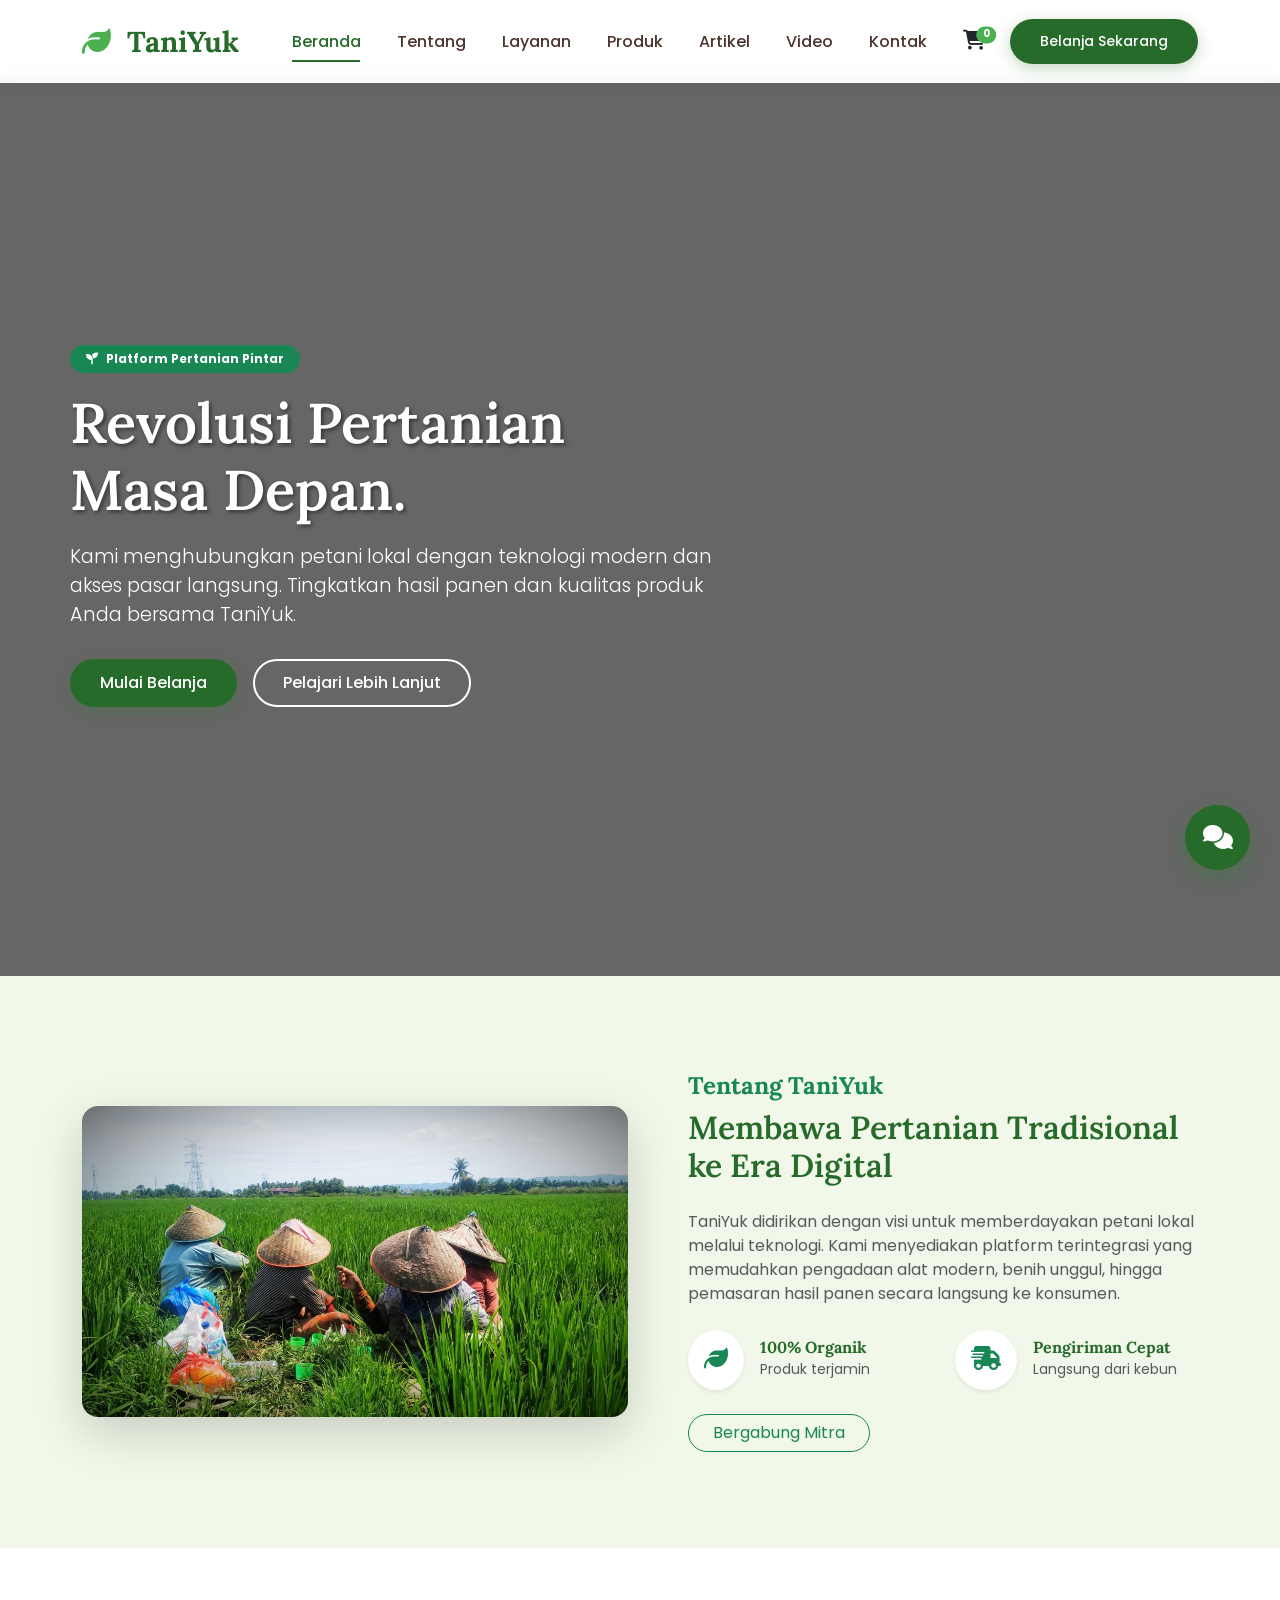
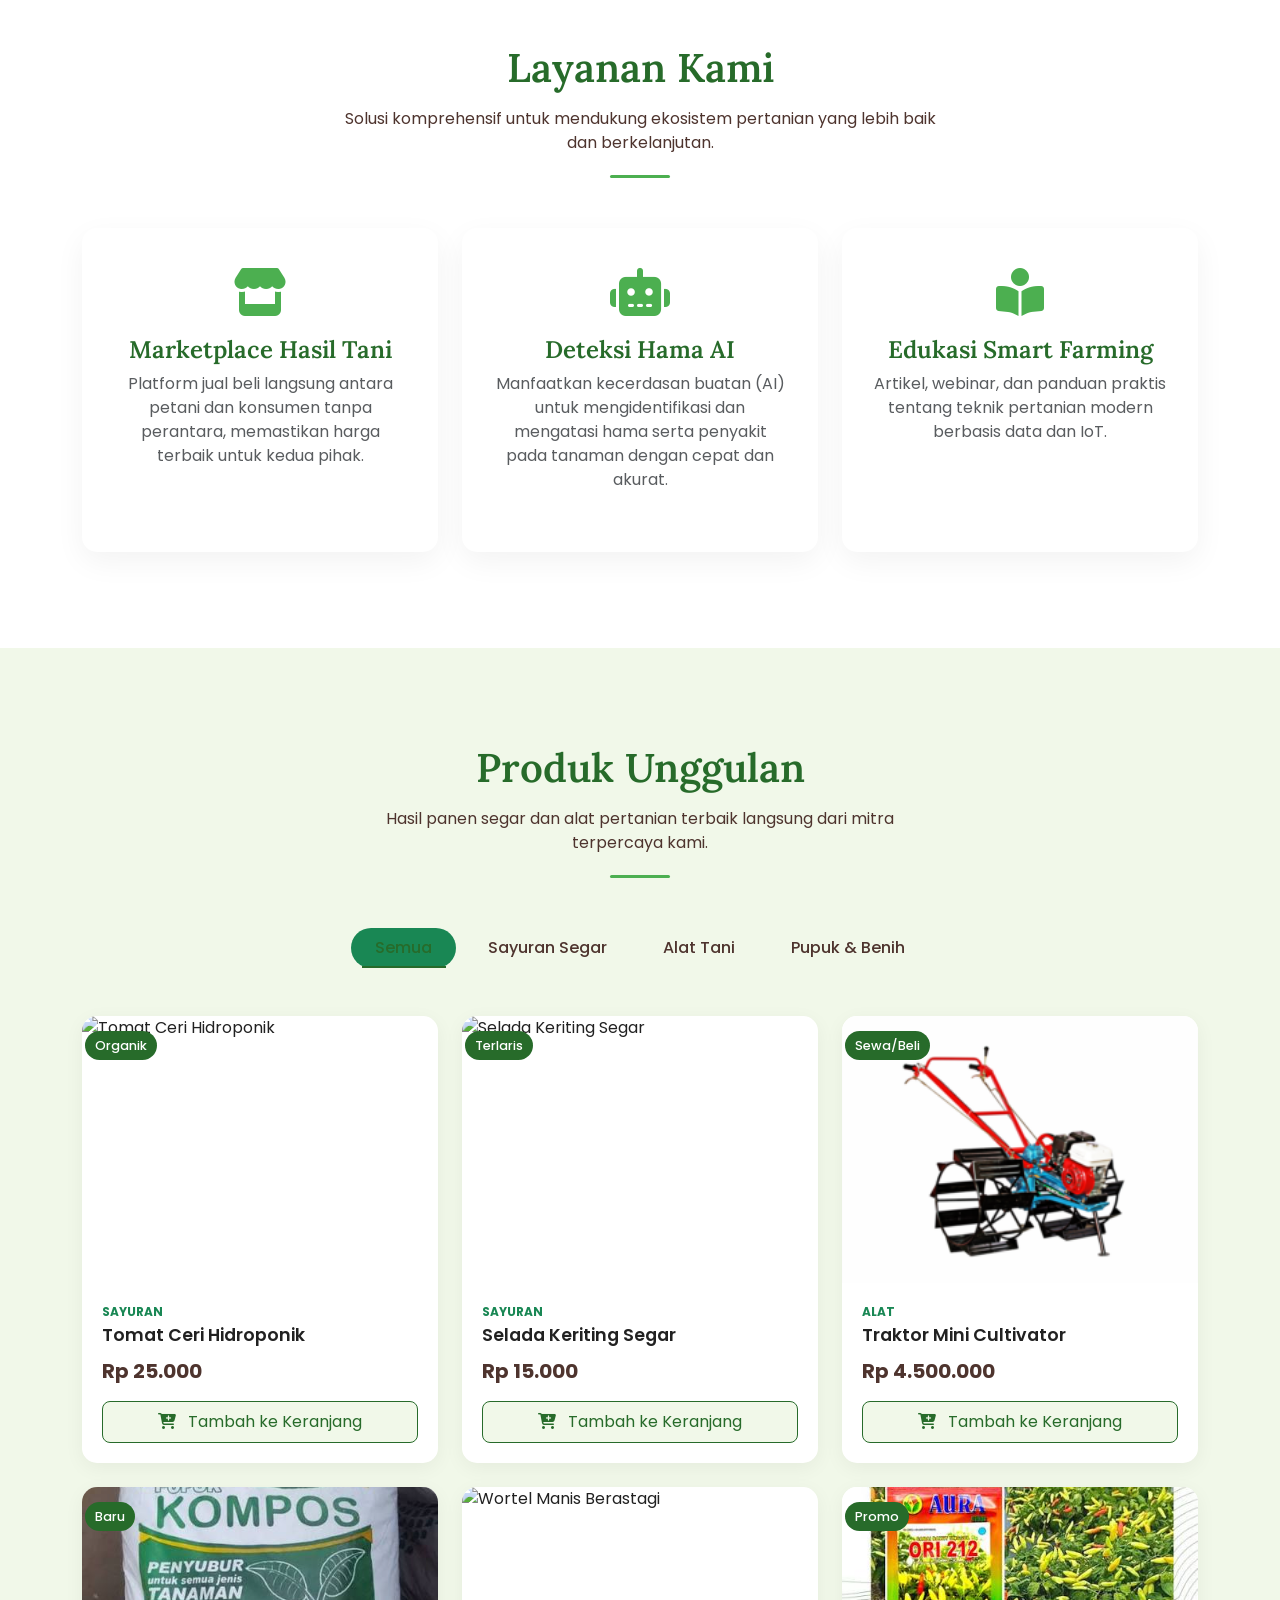
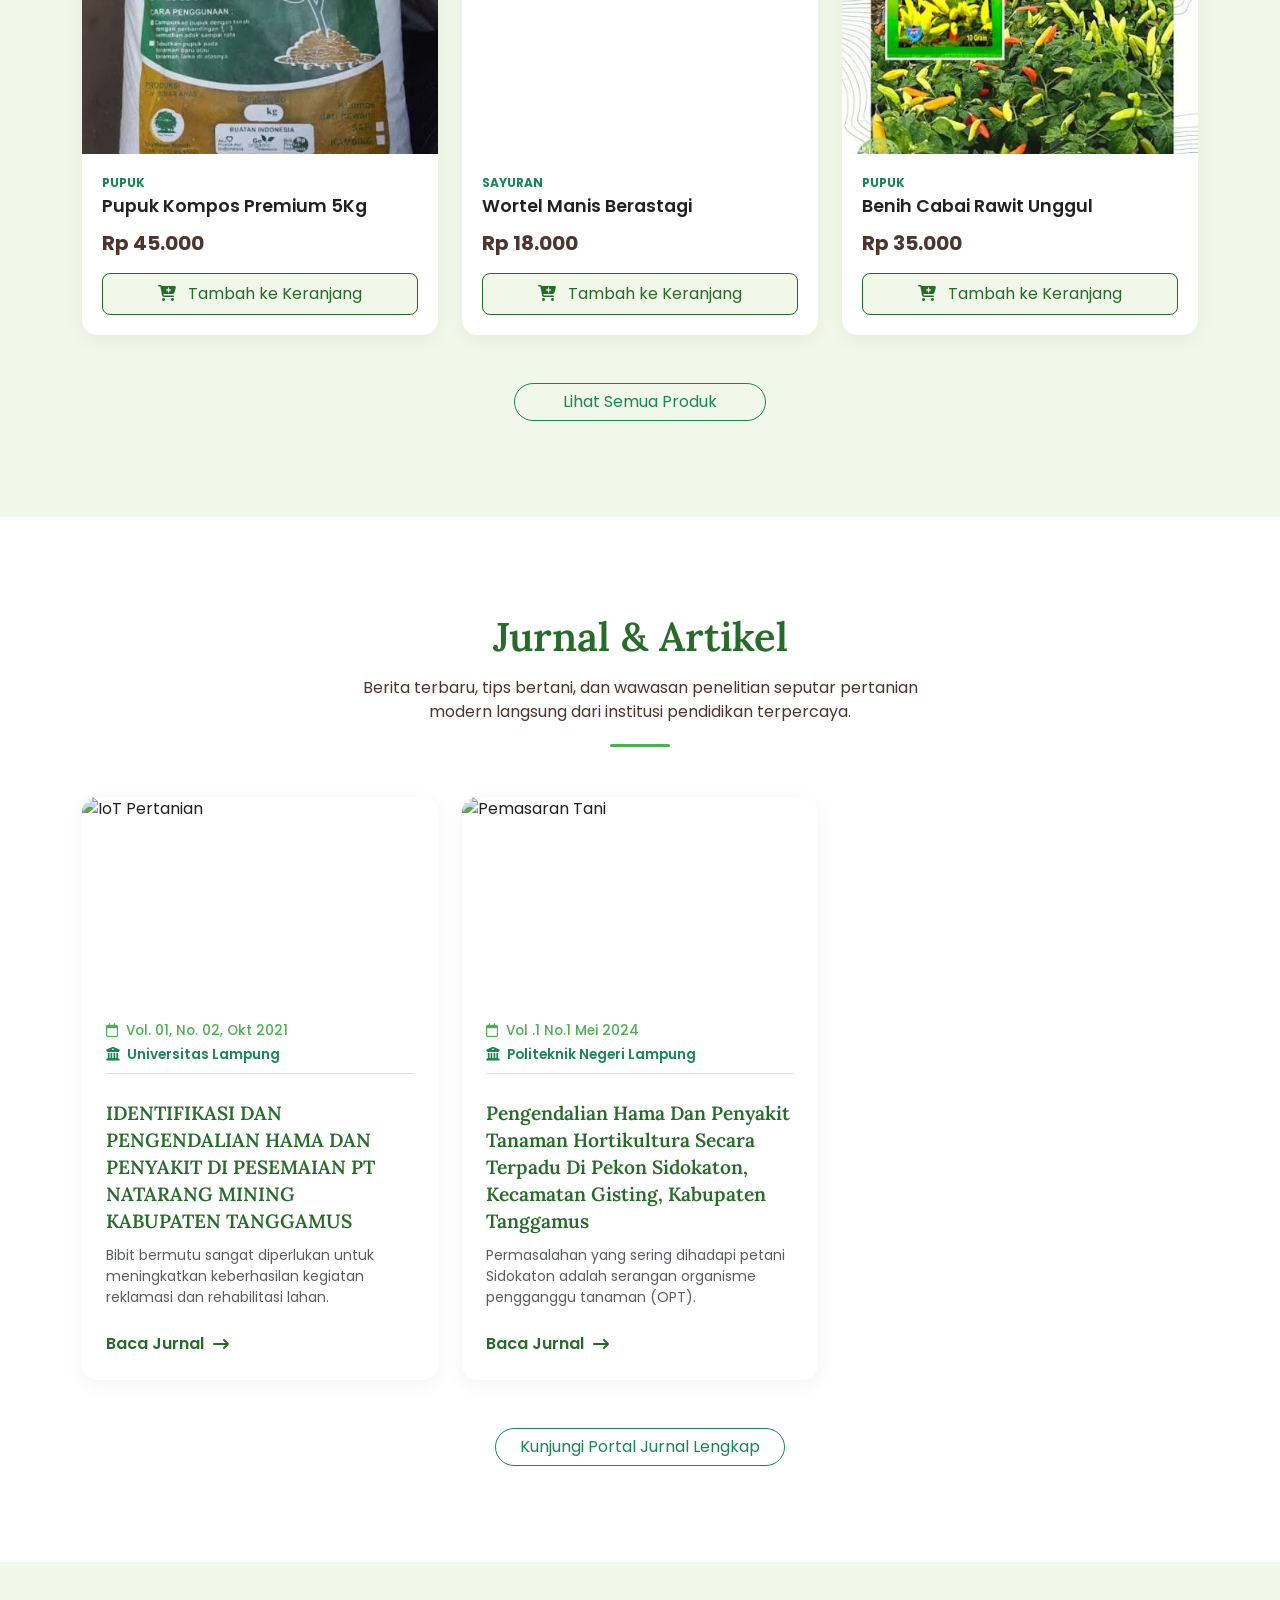
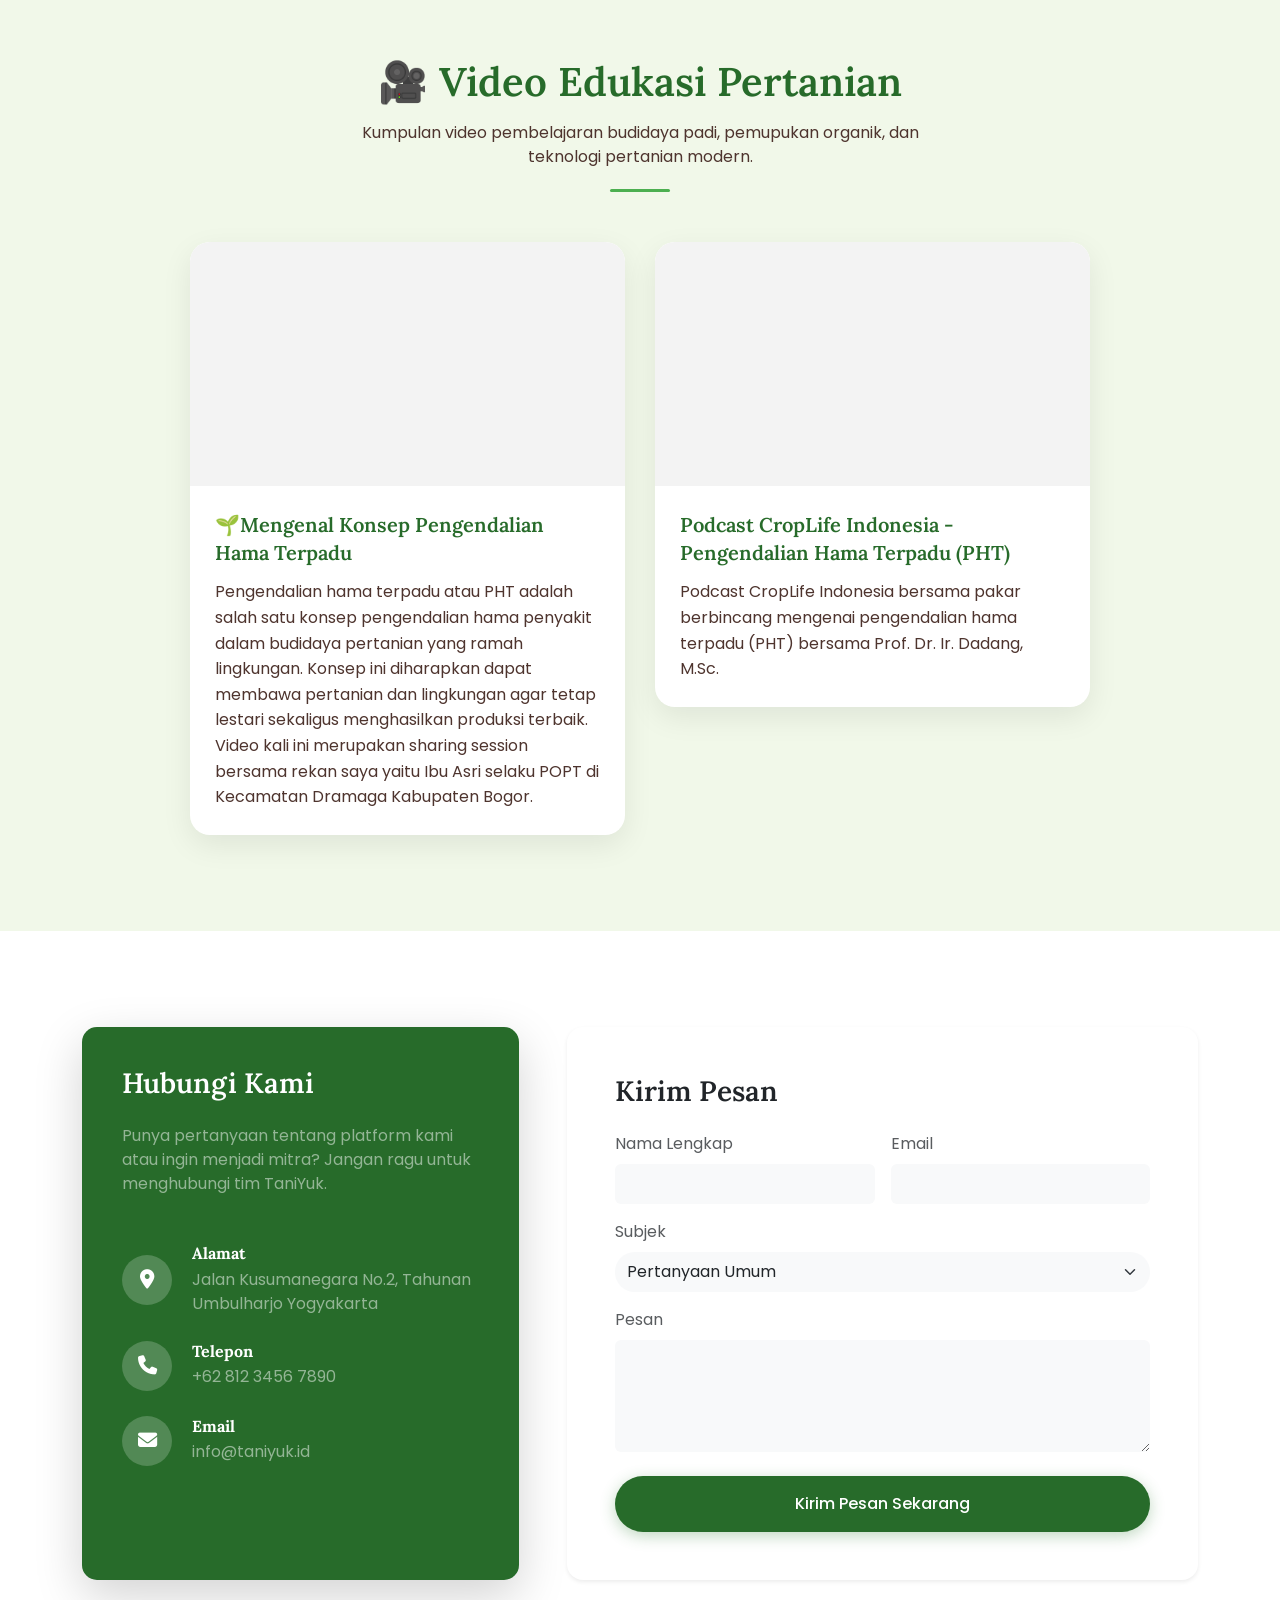
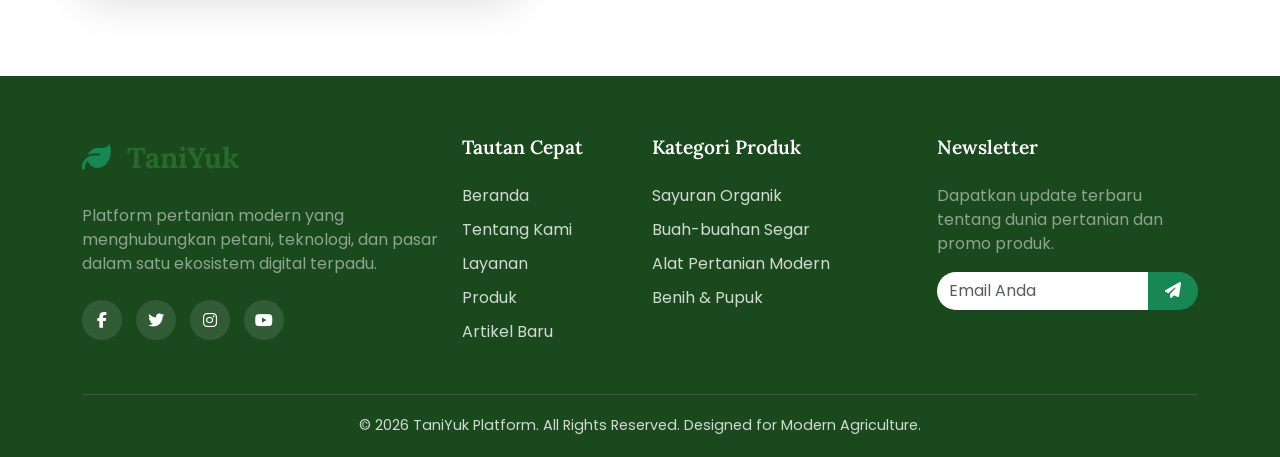
==== commit e41c3806: "refisi gambar dan artikel" ====
--- a/index.html
+++ b/index.html
@@ -871,62 +871,44 @@
                             alt="IoT Pertanian" class="article-img">
                         <div class="p-4 flex-grow-1 d-flex flex-column">
                             <div class="d-flex flex-column mb-3 border-bottom pb-2">
-                                <span class="article-date mb-1"><i class="fa-regular fa-calendar me-2"></i>Vol. 7 No. 1,
-                                    Februari 2023</span>
+                                <span class="article-date mb-1"><i class="fa-regular fa-calendar me-2"></i>Vol. 01, No.
+                                    02, Okt 2021 </span>
                                 <span class="text-success" style="font-size: 0.85rem; font-weight: 600;">
-                                    <i class="fa-solid fa-building-columns me-1"></i> Universitas Muhammadiyah Riau
+                                    <i class="fa-solid fa-building-columns me-1"></i> Universitas Lampung
                                 </span>
                             </div>
-                            <h4 class="article-title">PEMANFAATAN TEKNOLOGI INTERNET OF THINGS (IOT) PADA BIDANG
-                                PERTANIAN</h4>
-                            <p class="text-muted small mb-4">Kemajuan teknologi diera saat ini membuat bermacam - macam
-                                hal wajib mengutamakan efesiensi serta kemudahan dalam melaksanakan pekerjaan.</p>
-                            <a href="https://share.google/03kih2z28cKLnX37q" class="article-link mt-auto">Baca Jurnal <i
+                            <h4 class="article-title">IDENTIFIKASI DAN PENGENDALIAN HAMA DAN PENYAKIT DI PESEMAIAN PT
+                                NATARANG MINING KABUPATEN TANGGAMUS
+                            </h4>
+                            <p class="text-muted small mb-4">Bibit bermutu sangat diperlukan untuk meningkatkan
+                                keberhasilan kegiatan reklamasi dan
+                                rehabilitasi lahan.</p>
+                            <a href="https://share.google/dk0kZ84sGmR0HbN8S" class="article-link mt-auto">Baca Jurnal <i
                                     class="fa-solid fa-arrow-right-long ms-1"></i></a>
                         </div>
                     </div>
                 </div>
 
                 <!-- Jurnal 2 -->
-                <div class="col-lg-4 col-md-6" data-aos="fade-up" data-aos-delay="200">
-                    <div class="article-card d-flex flex-column">
-                        <img src="https://images.unsplash.com/photo-1574943320219-553eb213f72d?q=80&w=800&auto=format&fit=crop"
-                            alt="Benih Padi" class="article-img">
-                        <div class="p-4 flex-grow-1 d-flex flex-column">
-                            <div class="d-flex flex-column mb-3 border-bottom pb-2">
-                                <span class="article-date mb-1"><i class="fa-regular fa-calendar me-2"></i>Vol. 8 No. 5,
-                                    Oktober 2024</span>
-                                <span class="text-success" style="font-size: 0.85rem; font-weight: 600;">
-                                    <i class="fa-solid fa-building-columns me-1"></i> Institut Teknologi Nasional Malang
-                                </span>
-                            </div>
-                            <h4 class="article-title">Sistem Pendukung Keputusan Pemilihan Bibit Padi Unggul</h4>
-                            <p class="text-muted small mb-4">Pertanian merupakan sektor strategis yang menjadi tulang
-                                punggung perekonomian nasional di banyak negara berkembang, termasuk Indonesia.</p>
-                            <a href="https://share.google/wWGNouSa3E8pOBvHg" class="article-link mt-auto">Baca Jurnal <i
-                                    class="fa-solid fa-arrow-right-long ms-1"></i></a>
-                        </div>
-                    </div>
-                </div>
-
-                <!-- Jurnal 3 -->
                 <div class="col-lg-4 col-md-6" data-aos="fade-up" data-aos-delay="300">
                     <div class="article-card d-flex flex-column">
                         <img src="https://images.unsplash.com/photo-1605000797499-95a51c5269ae?q=80&w=800&auto=format&fit=crop"
                             alt="Pemasaran Tani" class="article-img">
                         <div class="p-4 flex-grow-1 d-flex flex-column">
                             <div class="d-flex flex-column mb-3 border-bottom pb-2">
-                                <span class="article-date mb-1"><i class="fa-regular fa-calendar me-2"></i>05 Juli
-                                    2026</span>
+                                <span class="article-date mb-1"><i class="fa-regular fa-calendar me-2"></i>Vol .1 No.1
+                                    Mei 2024</span>
                                 <span class="text-success" style="font-size: 0.85rem; font-weight: 600;">
-                                    <i class="fa-solid fa-building-columns me-1"></i> Taniin Solusi Untuk Tani
+                                    <i class="fa-solid fa-building-columns me-1"></i> Politeknik Negeri Lampung
                                 </span>
                             </div>
-                            <h4 class="article-title">Strategi Pemasaran Hasil Tani ke Konsumen di Era Digital</h4>
-                            <p class="text-muted small mb-4">Penelitian mengenai taktik memotong rantai distribusi
-                                panjang dengan menjual hasil kebun secara langsung melalui e-commerce.</p>
-                            <a href="https://taniin.id/strategi-pemasaran-produk-pertanian-di-era-digital/"
-                                class="article-link mt-auto">Baca Jurnal <i
+                            <h4 class="article-title">Pengendalian Hama Dan Penyakit Tanaman Hortikultura
+                                Secara Terpadu Di Pekon Sidokaton, Kecamatan Gisting,
+                                Kabupaten Tanggamus</h4>
+                            <p class="text-muted small mb-4">Permasalahan yang sering
+                                dihadapi petani Sidokaton adalah serangan organisme pengganggu
+                                tanaman (OPT).</p>
+                            <a href="https://share.google/hdg3IvDsTJYBa3xKU" class="article-link mt-auto">Baca Jurnal <i
                                     class="fa-solid fa-arrow-right-long ms-1"></i></a>
                         </div>
                     </div>
@@ -1217,9 +1199,9 @@
             { id: 1, name: "Tomat Ceri Hidroponik", price: 25000, category: "sayuran", image: "https://images.unsplash.com/photo-1592924357228-91a4daadcfea?q=80&w=800&auto=format&fit=crop", badge: "Organik" },
             { id: 2, name: "Selada Keriting Segar", price: 15000, category: "sayuran", image: "https://images.unsplash.com/photo-1622206151226-18ca2c9ab4a1?q=80&w=800&auto=format&fit=crop", badge: "Terlaris" },
             { id: 3, name: "Traktor Mini Cultivator", price: 4500000, category: "alat", image: "capung_rawa.png", badge: "Sewa/Beli" },
-            { id: 4, name: "Pupuk Kompos Premium 5Kg", price: 45000, category: "pupuk", image: "images (1).jpeg", badge: "Baru" },
+            { id: 4, name: "Pupuk Kompos Premium 5Kg", price: 45000, category: "pupuk", image: "Produk/kompos.jpeg", badge: "Baru" },
             { id: 5, name: "Wortel Manis Berastagi", price: 18000, category: "sayuran", image: "https://images.unsplash.com/photo-1598170845058-32b9d6a5da37?q=80&w=800&auto=format&fit=crop", badge: "" },
-            { id: 6, name: "Benih Cabai Rawit Unggul", price: 35000, category: "pupuk", image: "https://images.unsplash.com/photo-1596199050105-6d5d32222916?q=80&w=800&auto=format&fit=crop", badge: "Promo" }
+            { id: 6, name: "Benih Cabai Rawit Unggul", price: 35000, category: "pupuk", image: "images (1).jpeg", badge: "Promo" }
         ];
 
         const formatIDR = (number) => new Intl.NumberFormat('id-ID', { style: 'currency', currency: 'IDR', maximumFractionDigits: 0 }).format(number);
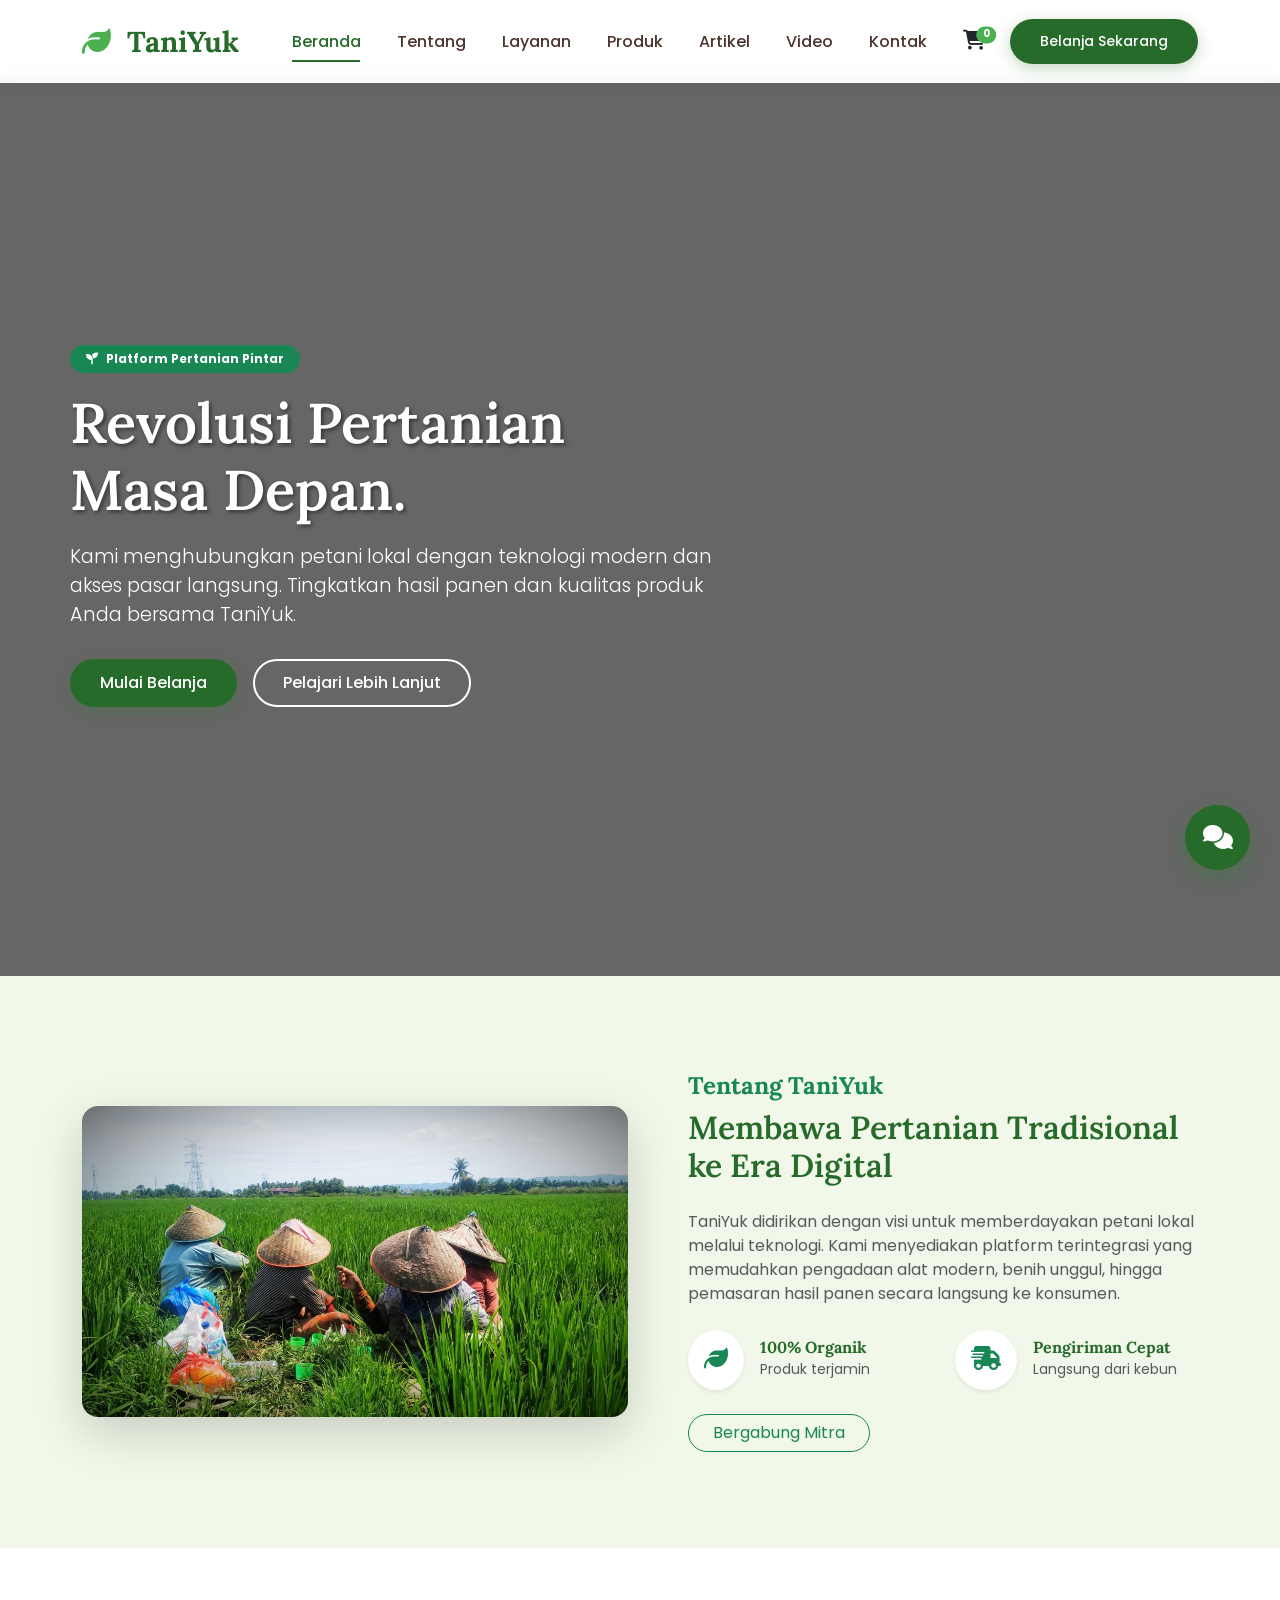
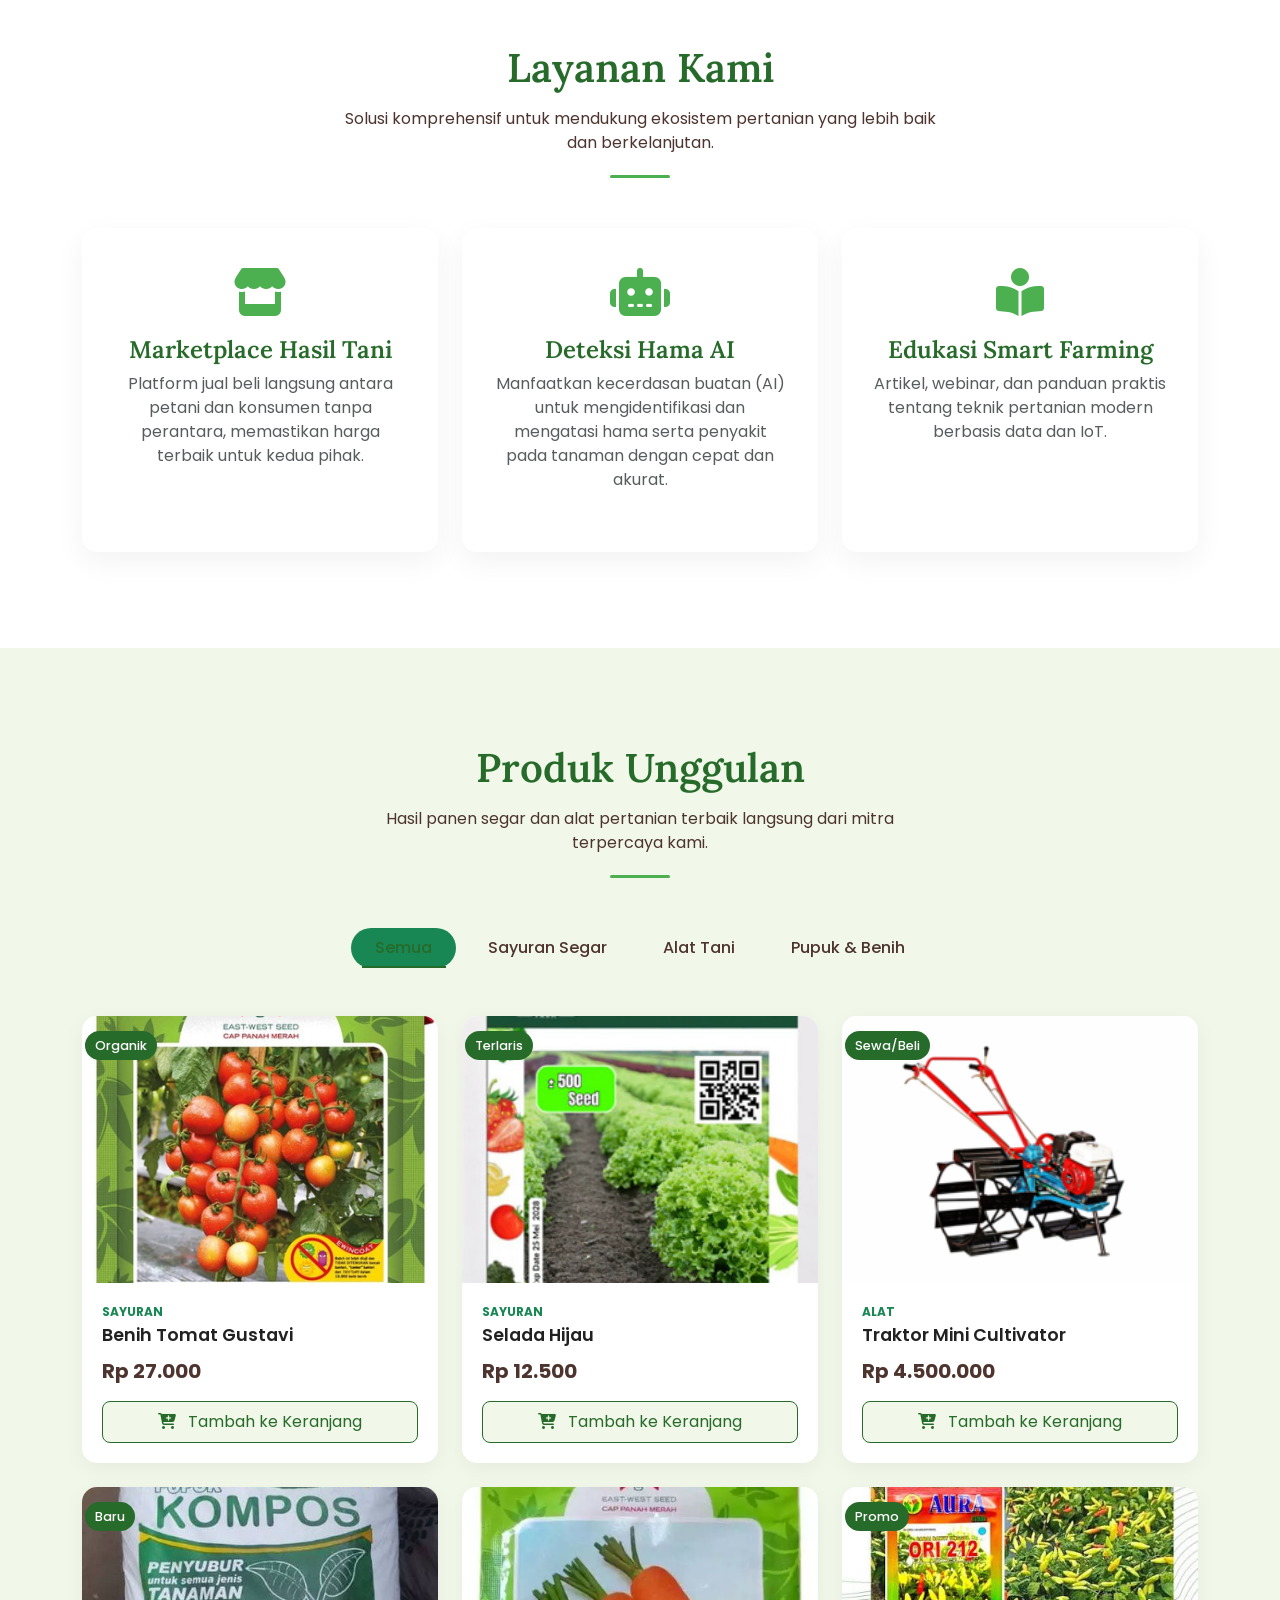
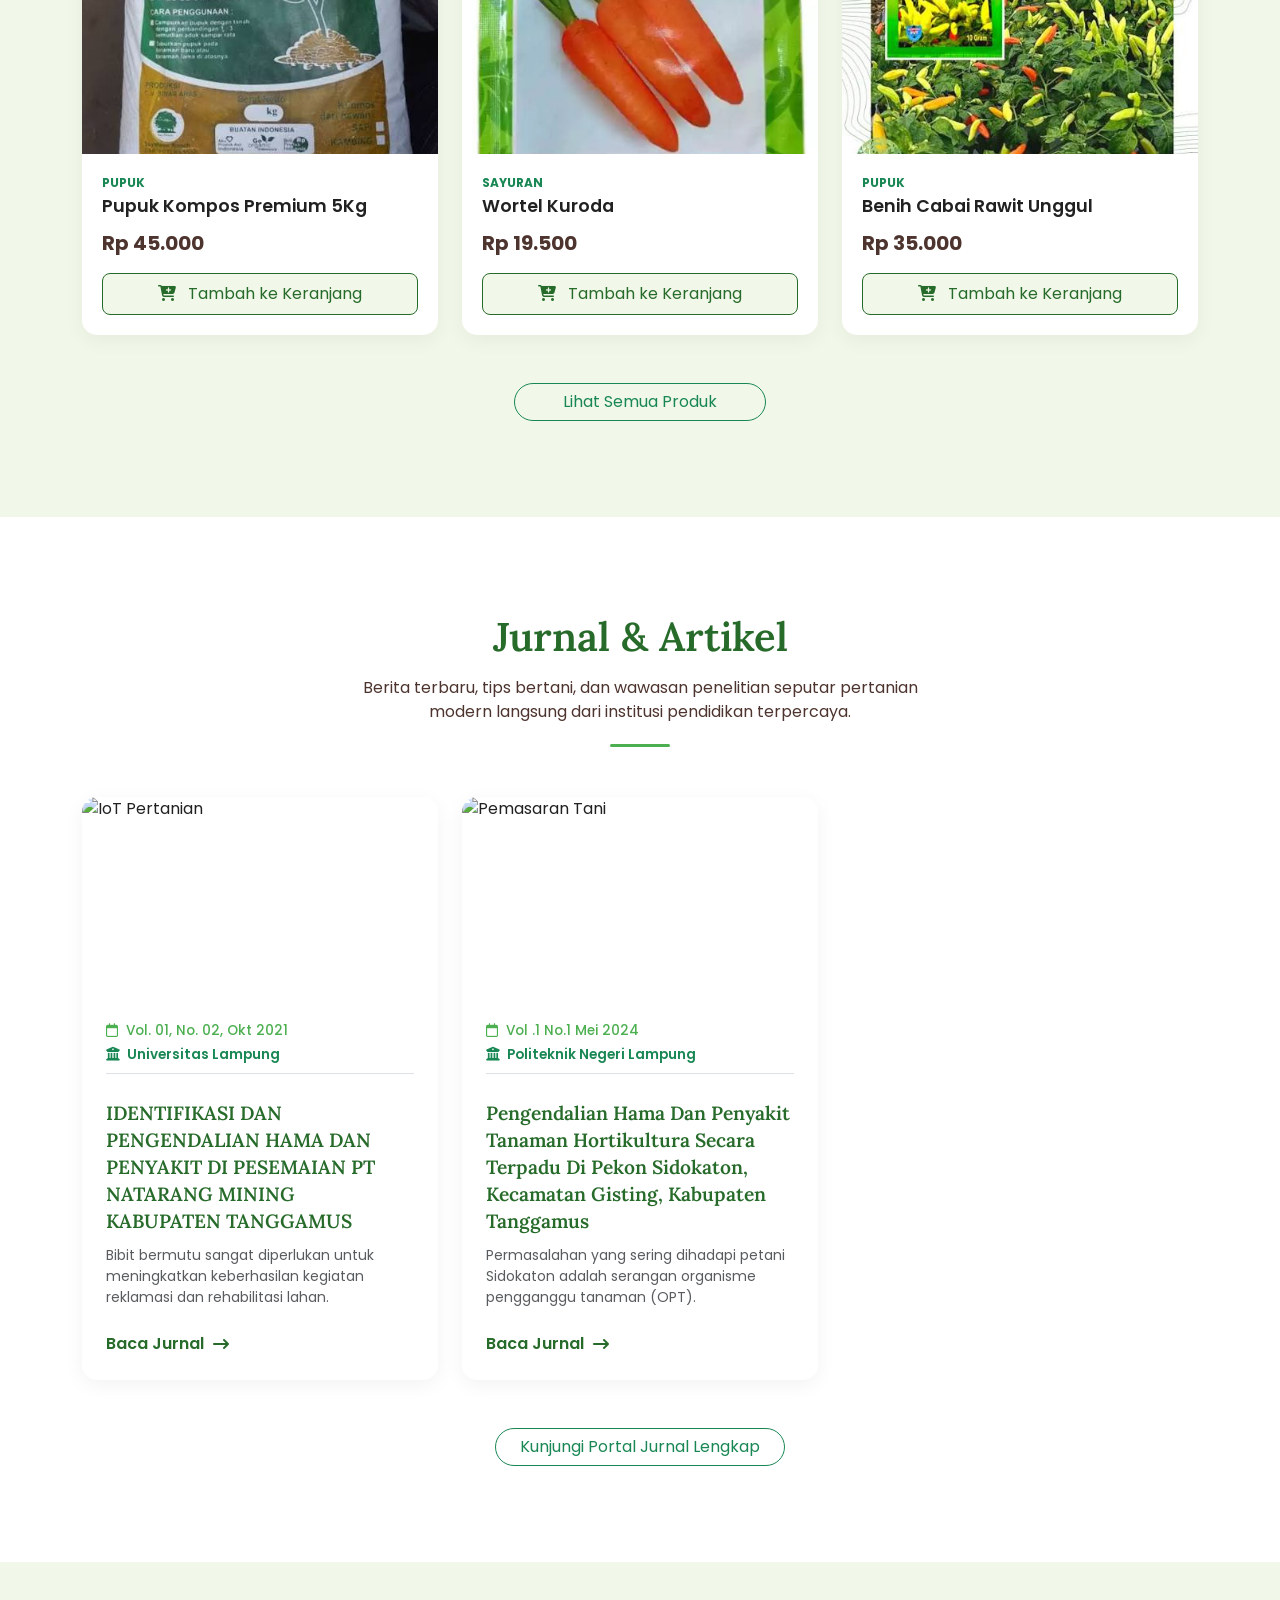
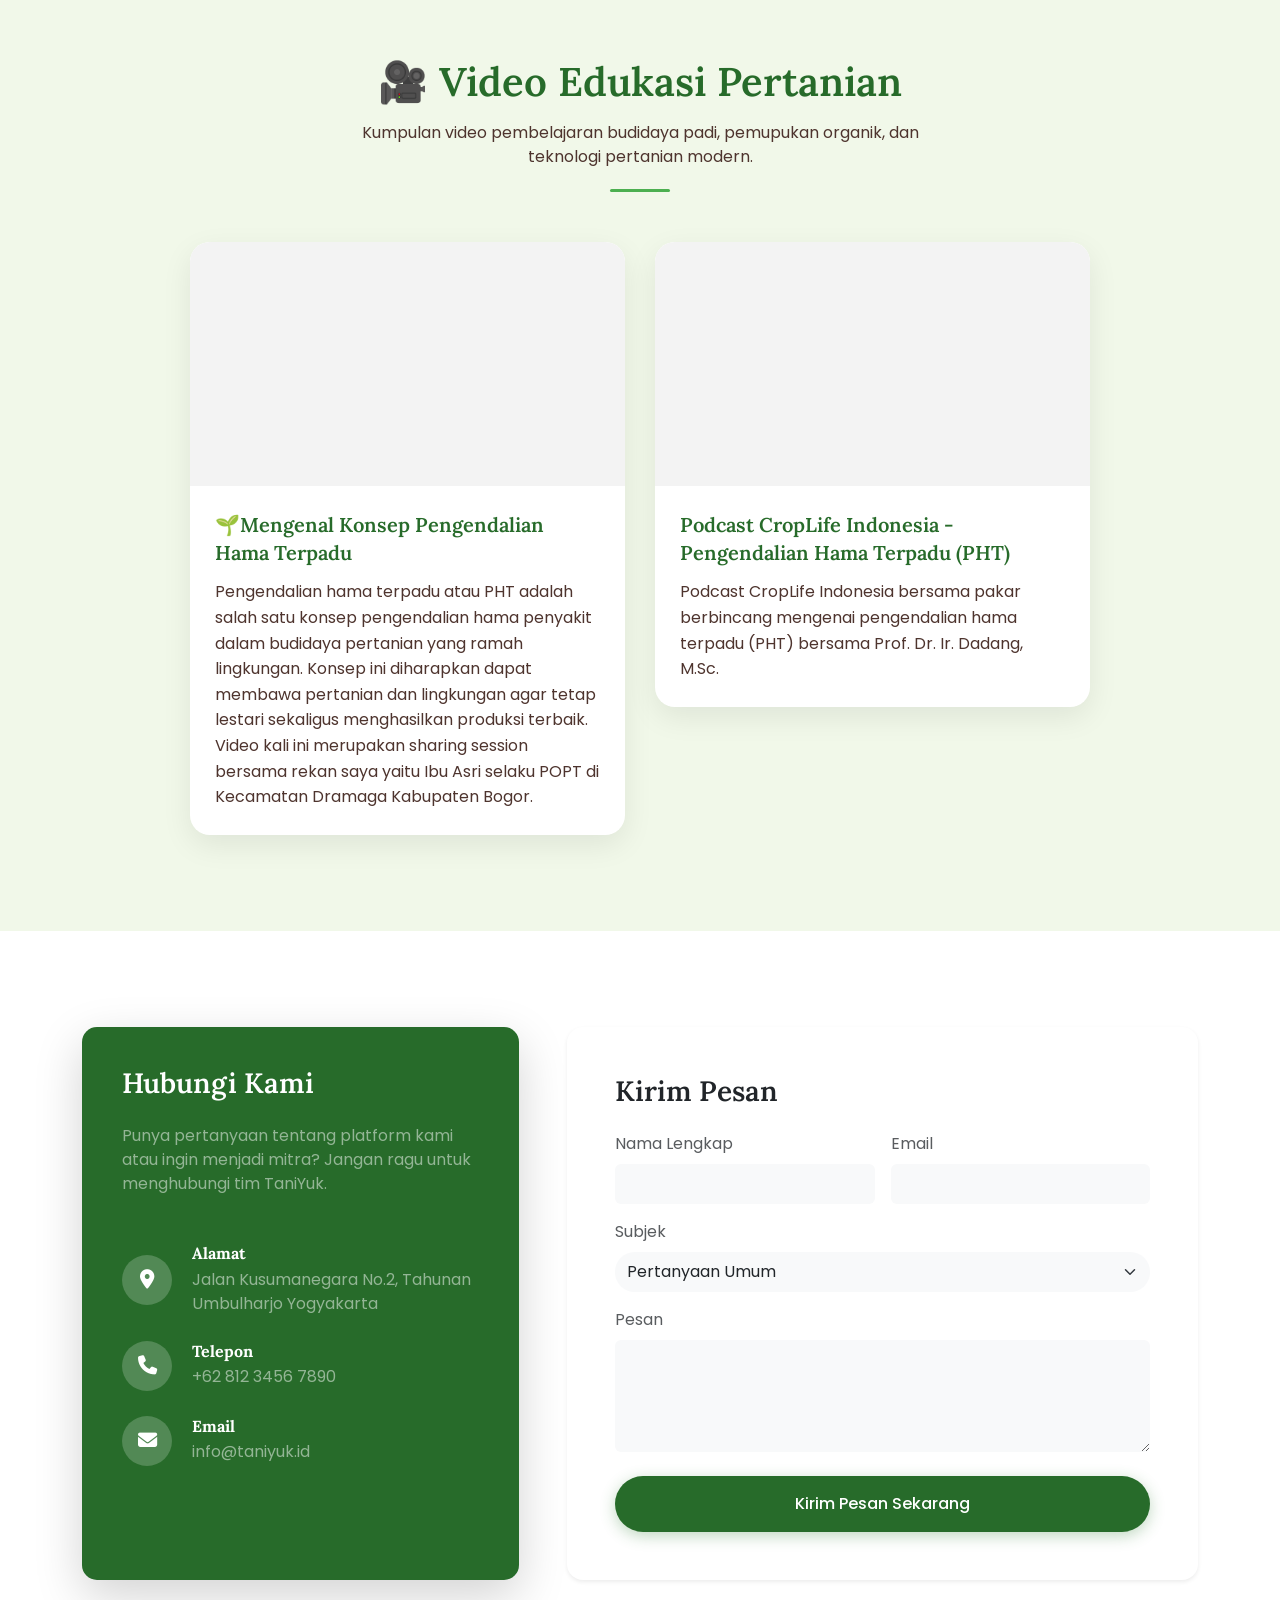
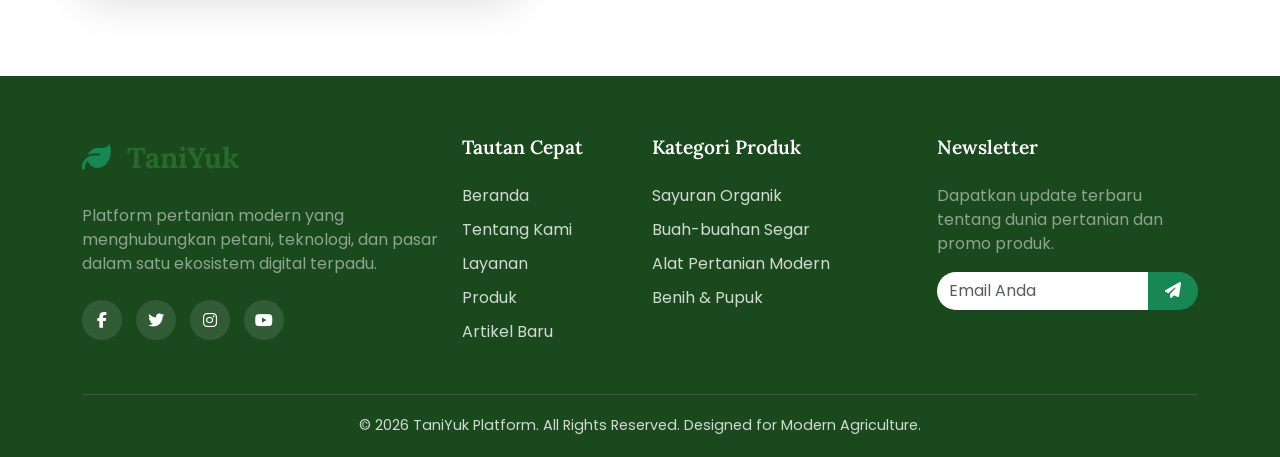
==== commit 0610c586: "refisi gambar dan artikel" ====
--- a/index.html
+++ b/index.html
@@ -1196,11 +1196,11 @@
         // MOCK DATABASE
         // Catatan: link gambar lokal saya ganti Unsplash berkualitas tinggi agar preview web tampak cantik
         const productsDB = [
-            { id: 1, name: "Tomat Ceri Hidroponik", price: 25000, category: "sayuran", image: "https://images.unsplash.com/photo-1592924357228-91a4daadcfea?q=80&w=800&auto=format&fit=crop", badge: "Organik" },
-            { id: 2, name: "Selada Keriting Segar", price: 15000, category: "sayuran", image: "https://images.unsplash.com/photo-1622206151226-18ca2c9ab4a1?q=80&w=800&auto=format&fit=crop", badge: "Terlaris" },
+            { id: 1, name: "Benih Tomat Gustavi", price: 27000, category: "sayuran", image: "Produk/tomat.jpeg", badge: "Organik" },
+            { id: 2, name: "Selada Hijau", price: 12500, category: "sayuran", image: "Produk/selada.jpeg", badge: "Terlaris" },
             { id: 3, name: "Traktor Mini Cultivator", price: 4500000, category: "alat", image: "capung_rawa.png", badge: "Sewa/Beli" },
             { id: 4, name: "Pupuk Kompos Premium 5Kg", price: 45000, category: "pupuk", image: "Produk/kompos.jpeg", badge: "Baru" },
-            { id: 5, name: "Wortel Manis Berastagi", price: 18000, category: "sayuran", image: "https://images.unsplash.com/photo-1598170845058-32b9d6a5da37?q=80&w=800&auto=format&fit=crop", badge: "" },
+            { id: 5, name: "Wortel Kuroda", price: 19500, category: "sayuran", image: "Produk/woterl.jpeg", badge: "" },
             { id: 6, name: "Benih Cabai Rawit Unggul", price: 35000, category: "pupuk", image: "images (1).jpeg", badge: "Promo" }
         ];
 
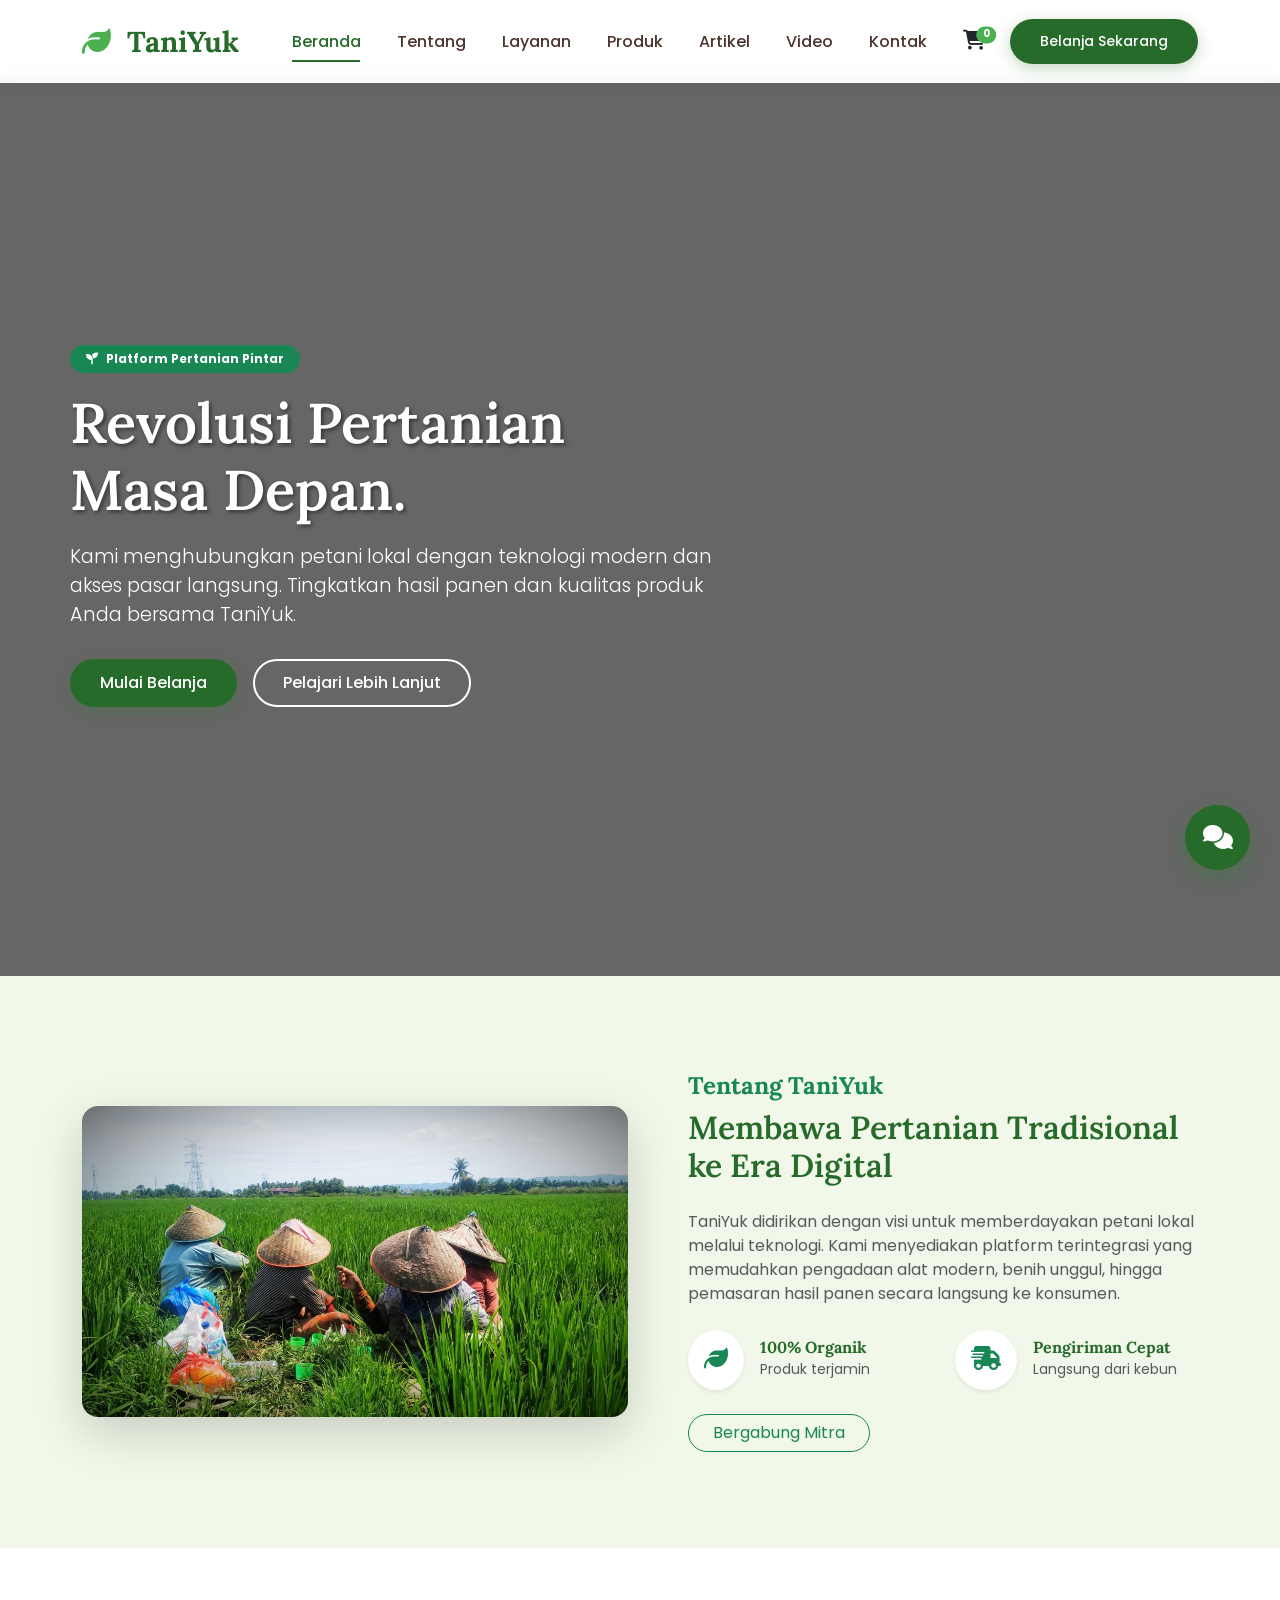
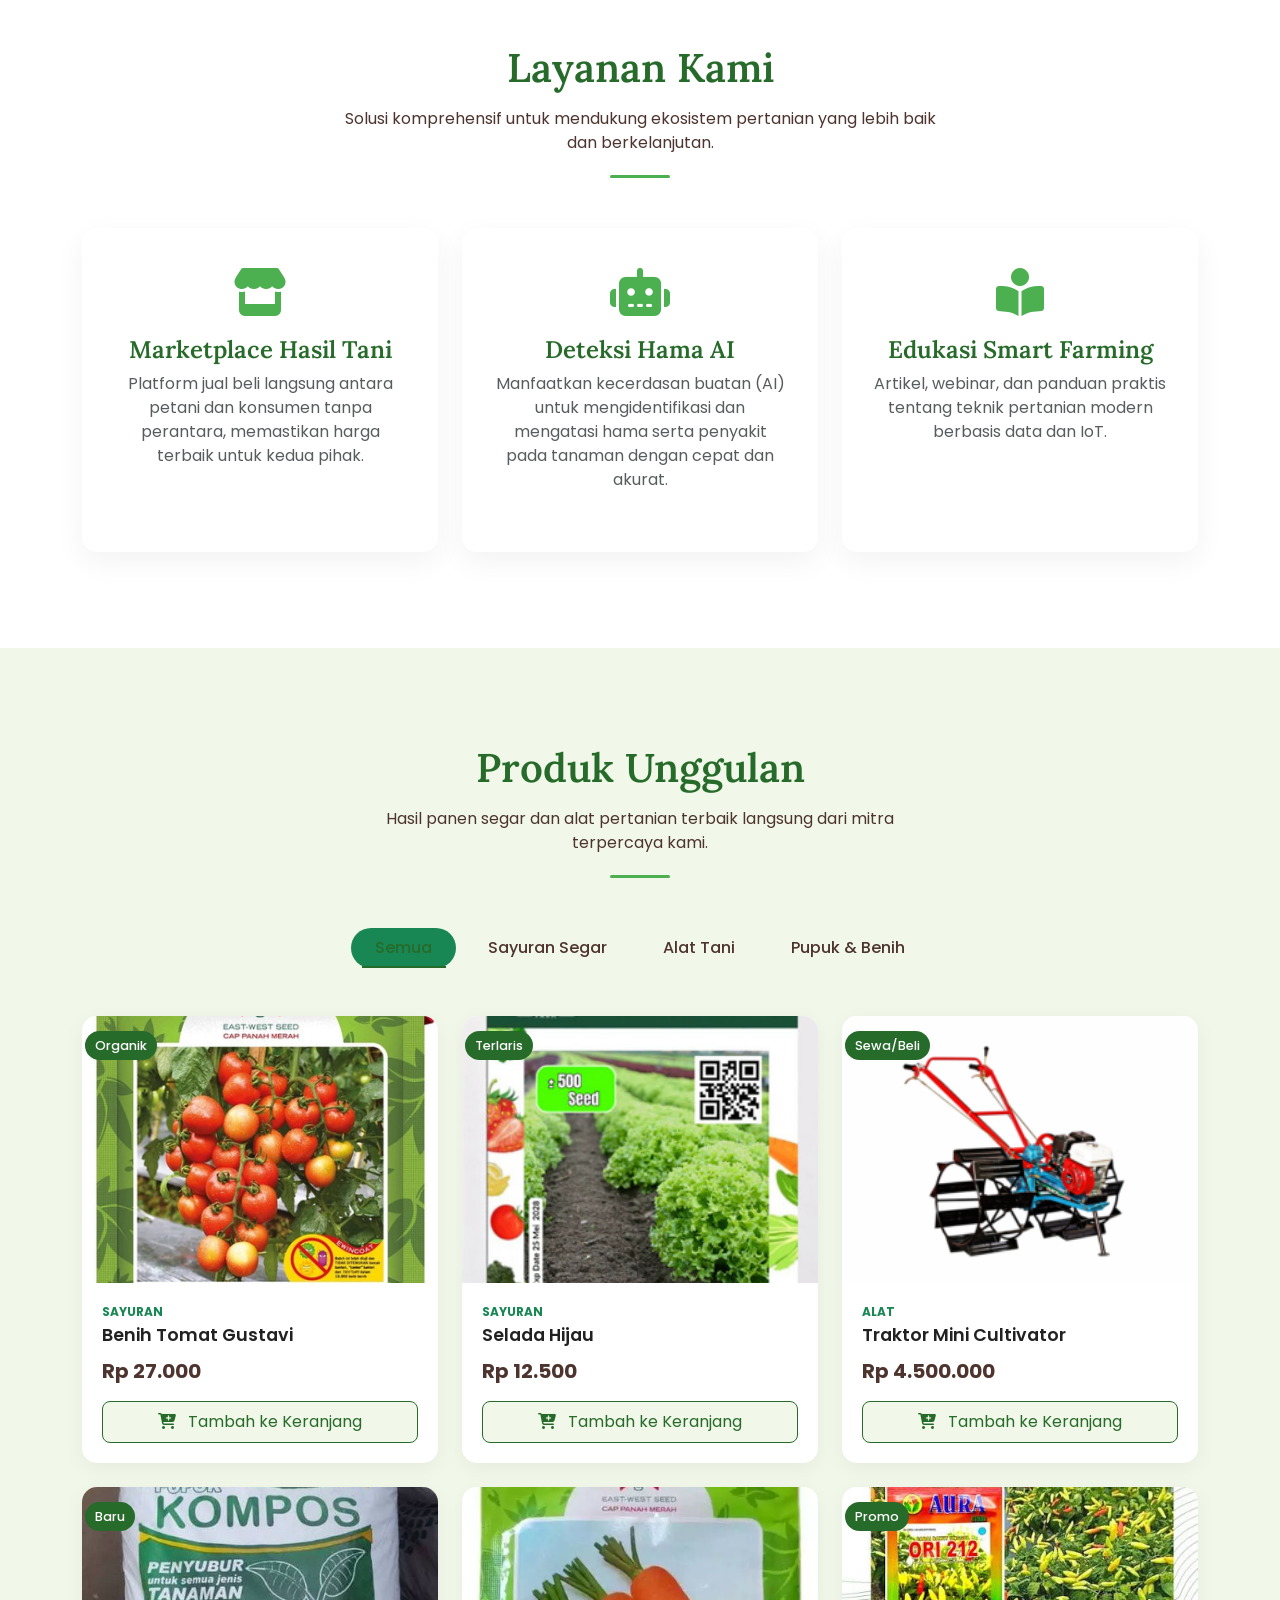
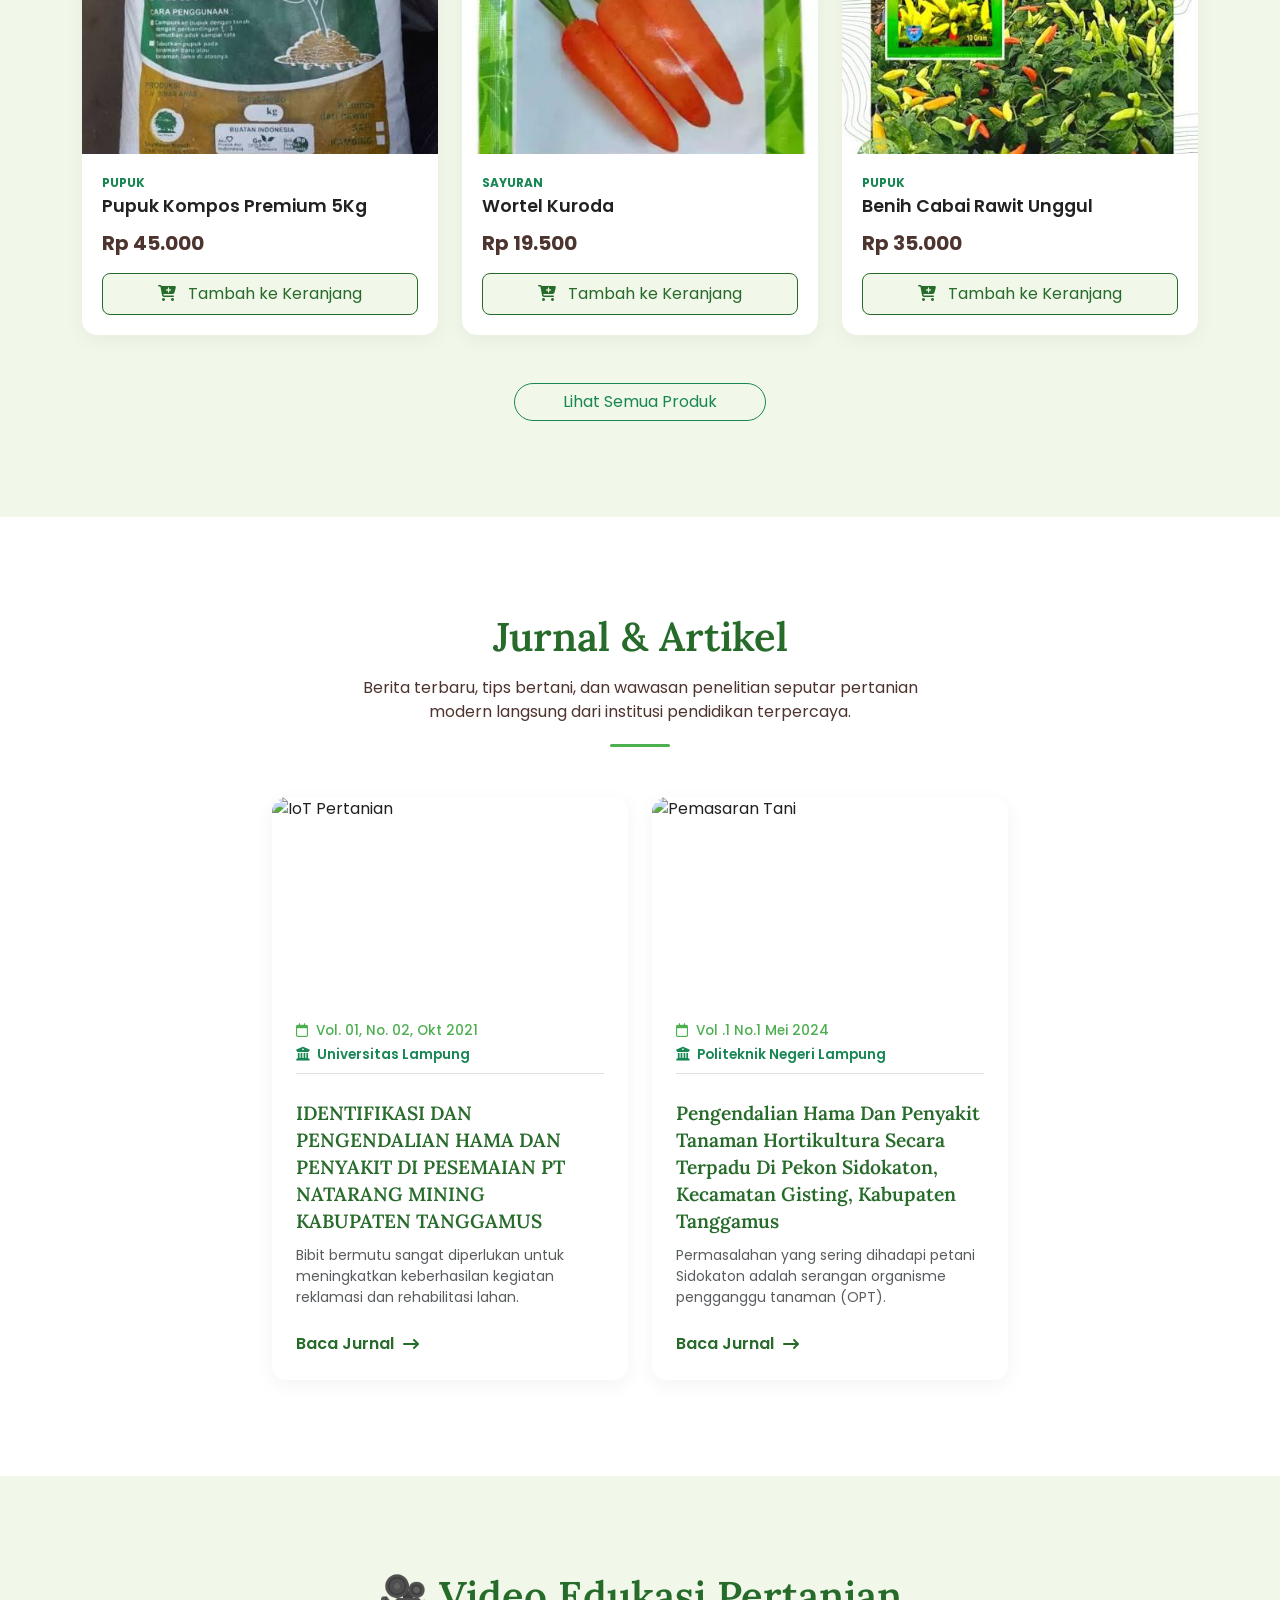
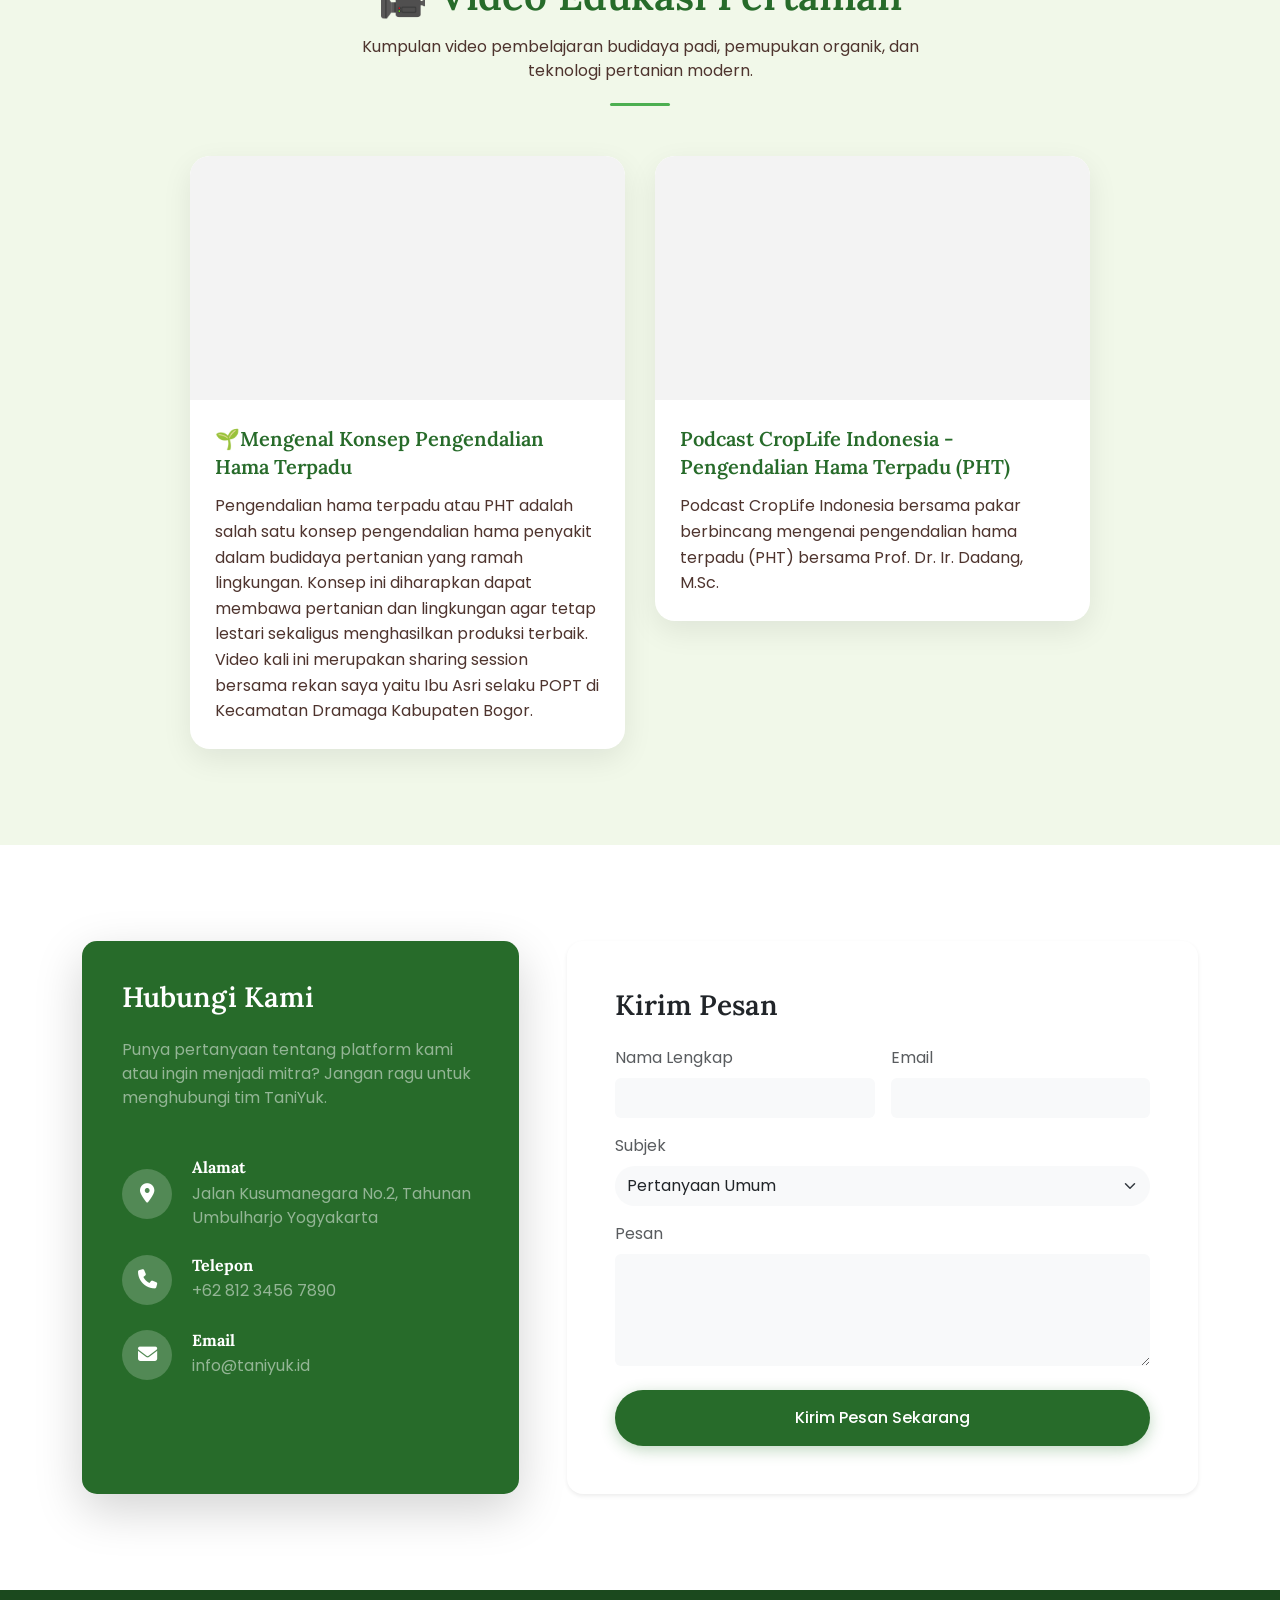
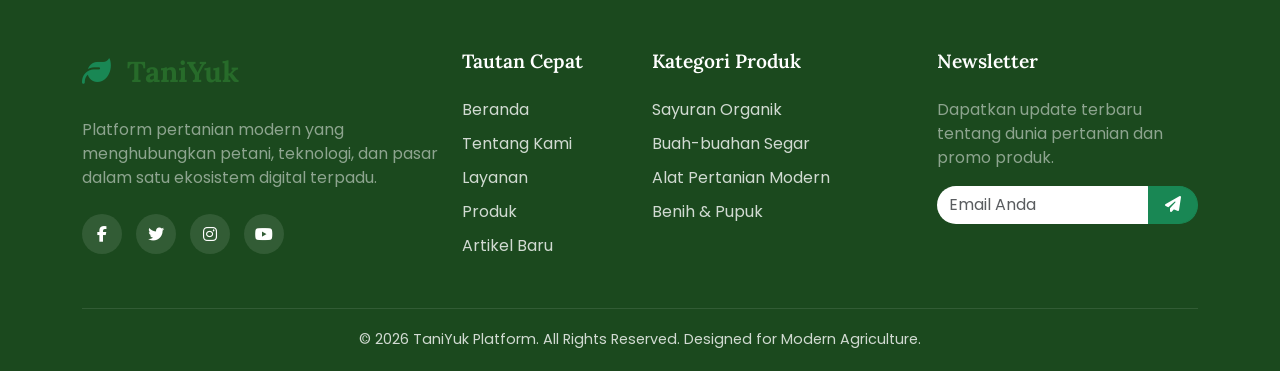
==== commit 12dbc71d: "refisi gambar dan artikel" ====
--- a/index.html
+++ b/index.html
@@ -863,7 +863,8 @@
                     pendidikan terpercaya.</p>
             </div>
 
-            <div class="row g-4">
+            <!-- Tambahkan justify-content-center di sini -->
+            <div class="row g-4 justify-content-center">
                 <!-- Jurnal 1 -->
                 <div class="col-lg-4 col-md-6" data-aos="fade-up" data-aos-delay="100">
                     <div class="article-card d-flex flex-column">
@@ -913,10 +914,6 @@
                         </div>
                     </div>
                 </div>
-            </div>
-
-            <div class="text-center mt-5">
-                <a href="#" class="btn btn-outline-success rounded-pill px-4">Kunjungi Portal Jurnal Lengkap</a>
             </div>
         </div>
     </section>
